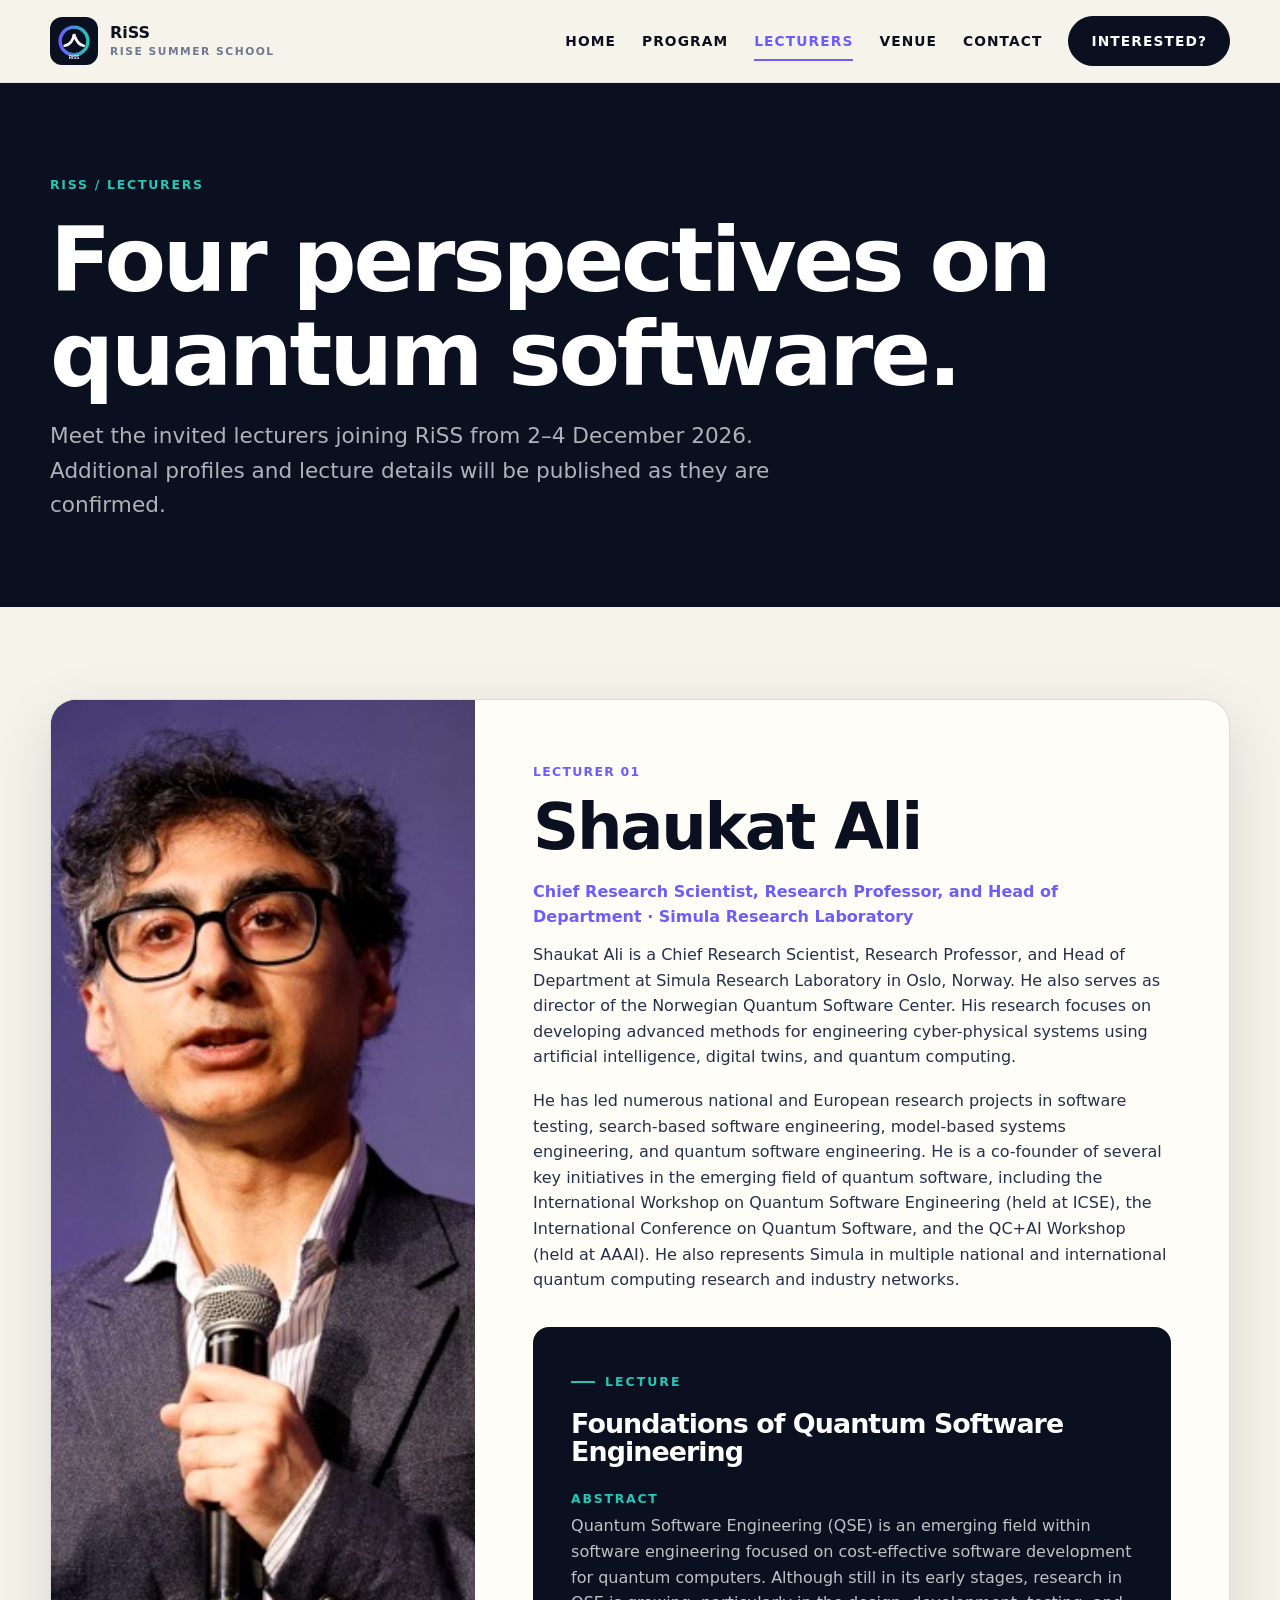
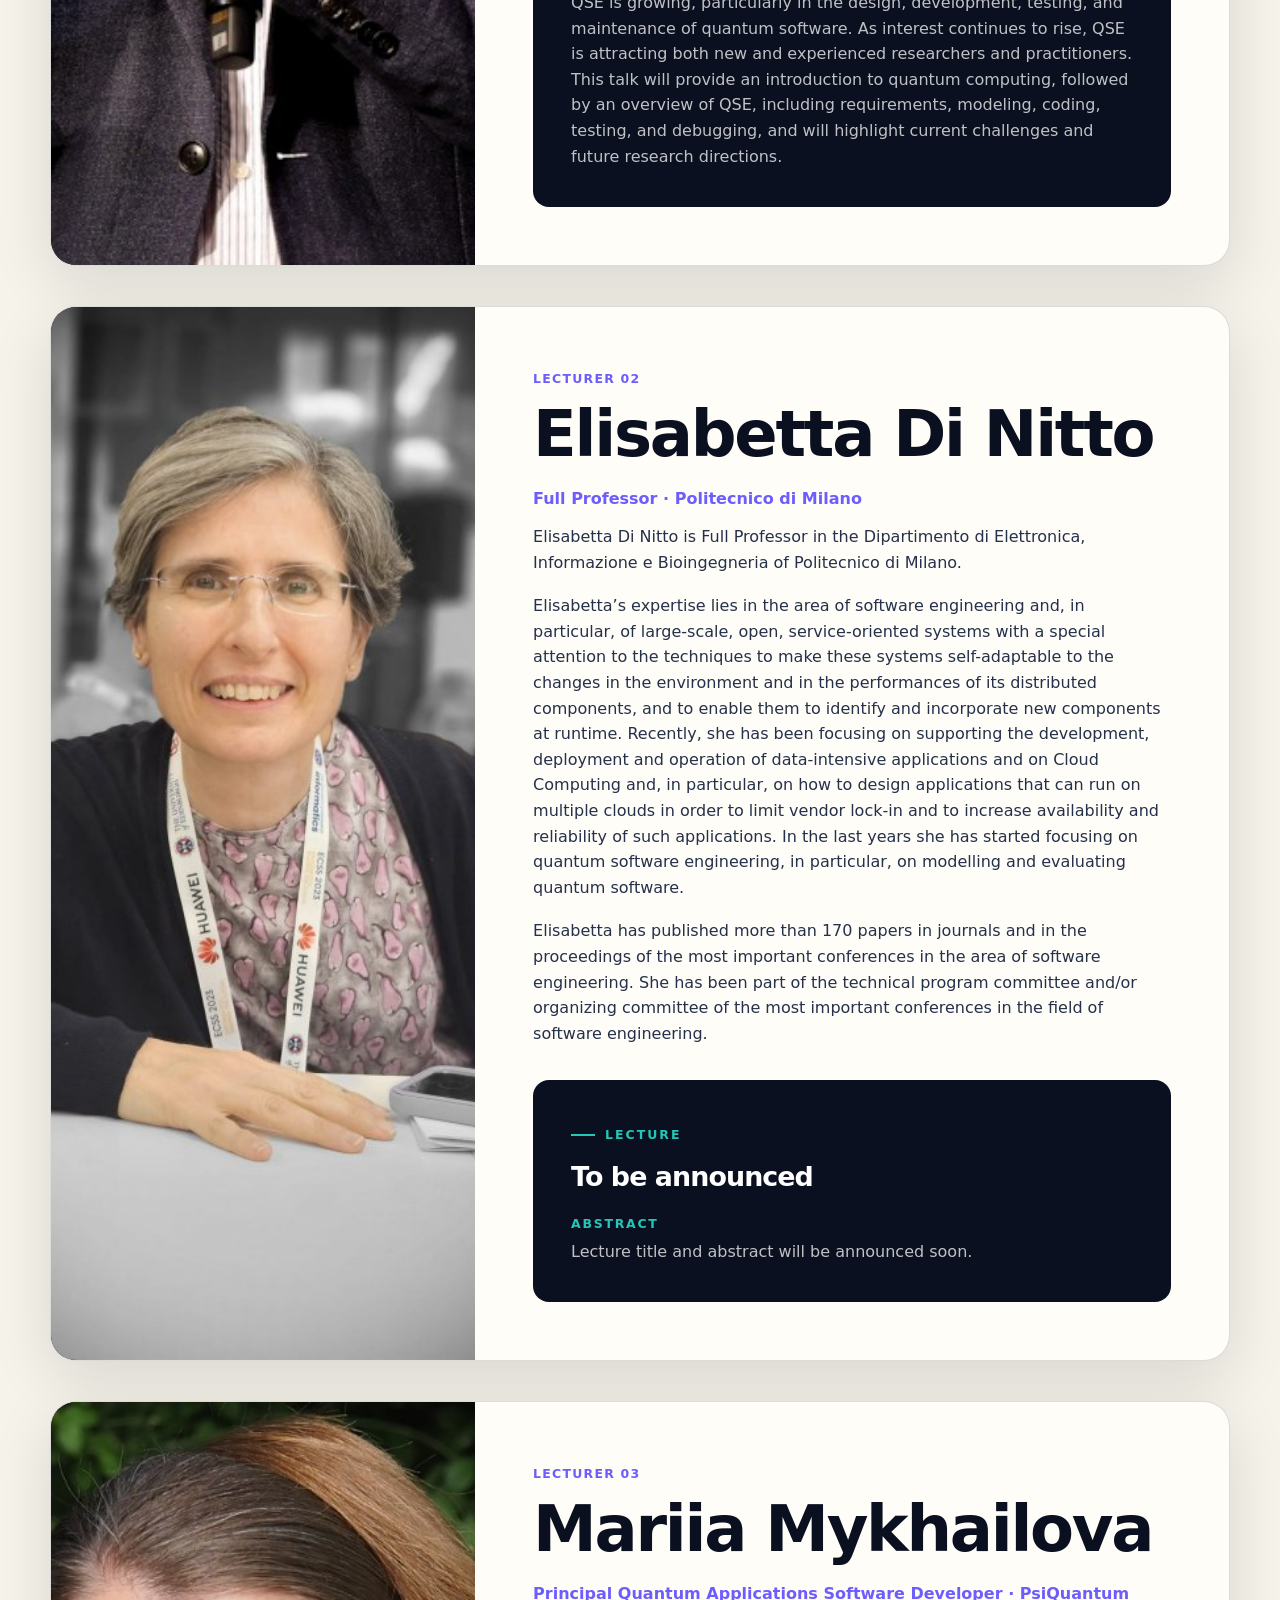
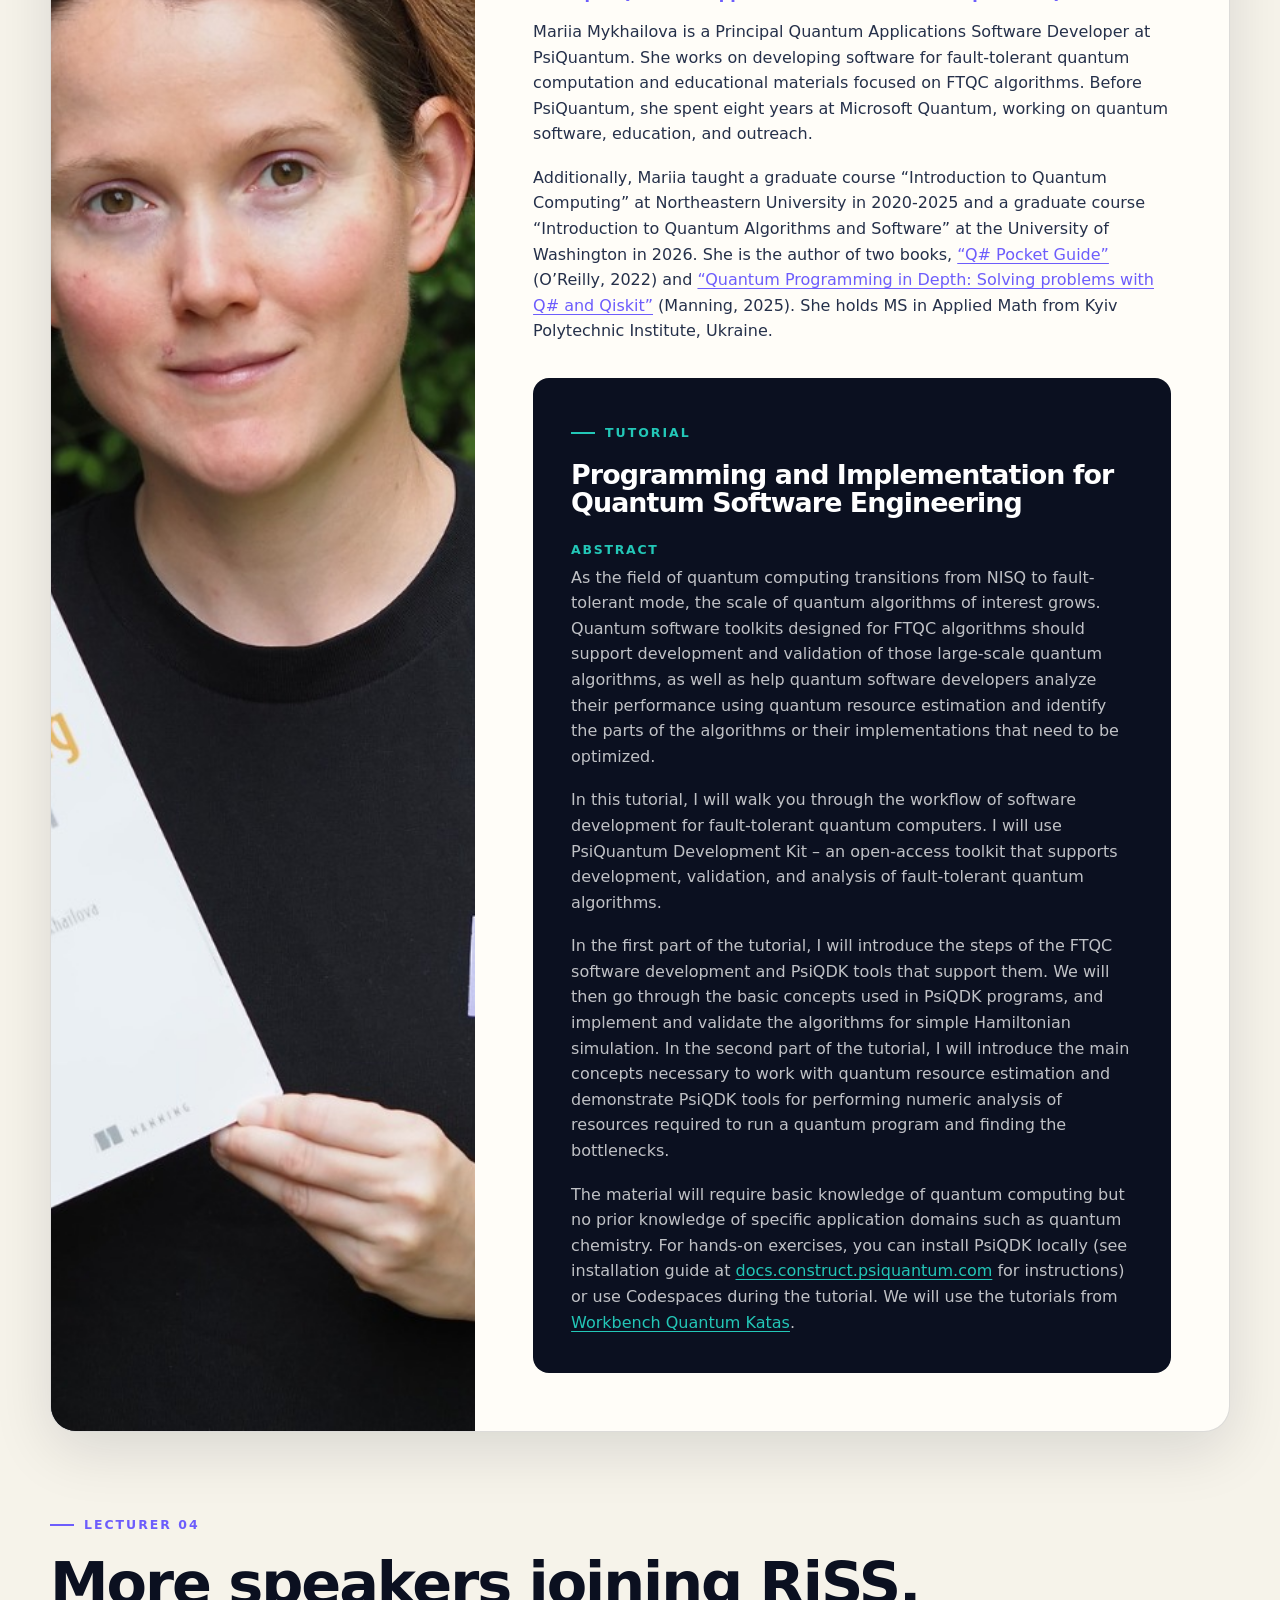
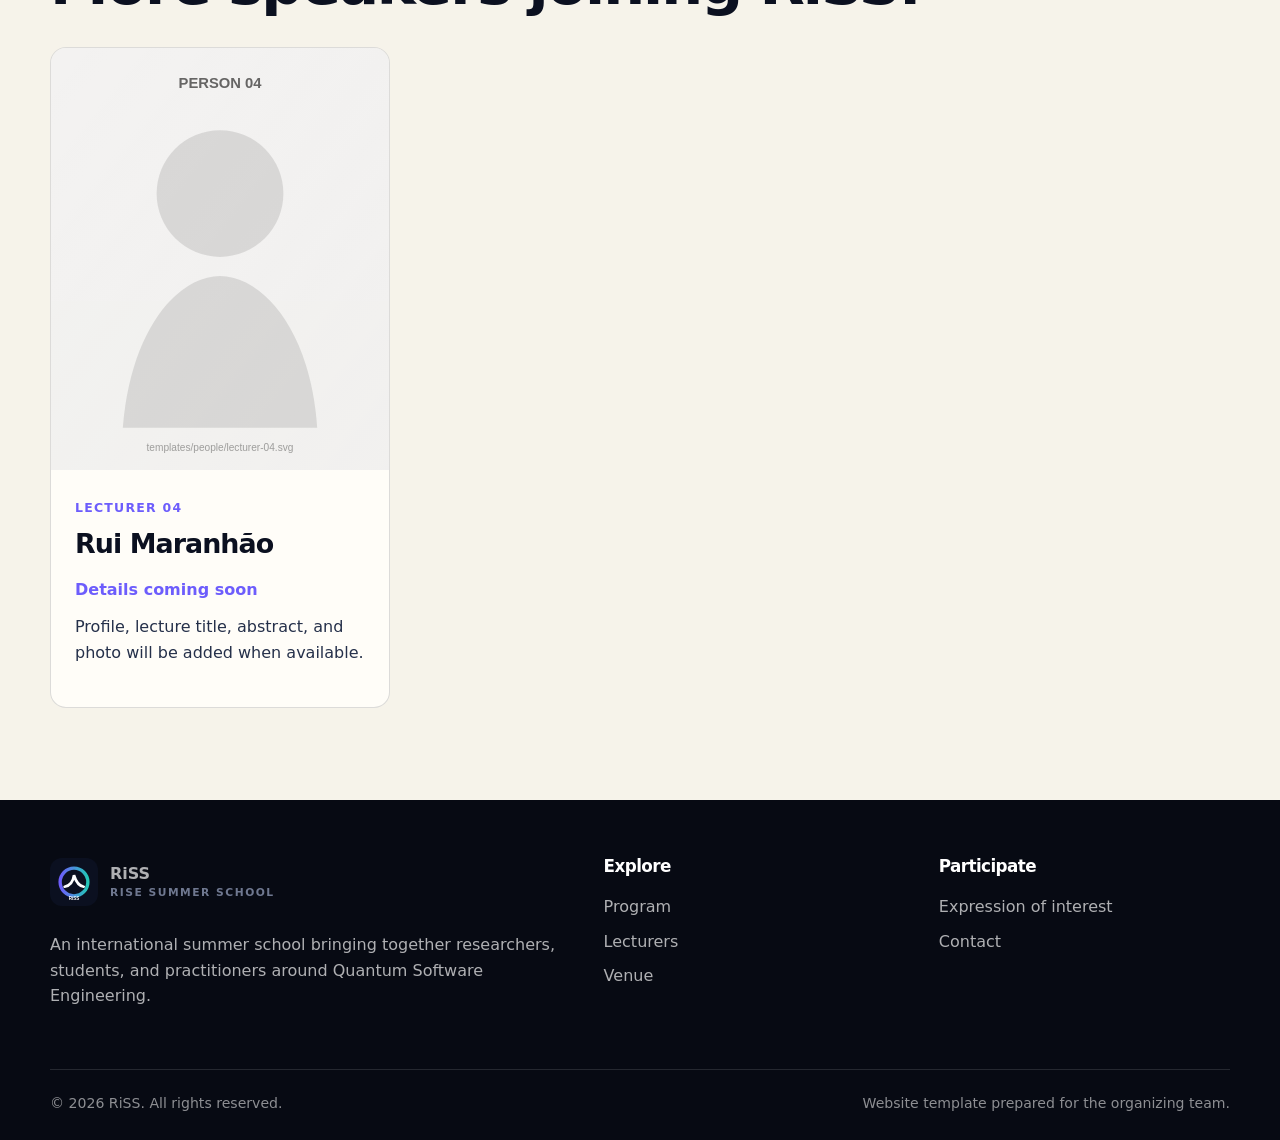
==== lecturers.html @ 1d069263 "Add Mariia Mykhailova as lecturer" ====
<!doctype html>
<html lang="en">
<head>
  <meta charset="utf-8">
  <meta name="viewport" content="width=device-width, initial-scale=1">
  <meta name="description" content="Meet the RiSS Summer School lecturers.">
  <meta name="theme-color" content="#0b1020">
  <title>Lecturers · RiSS</title>
  <link rel="icon" href="templates/branding/riss-logo-placeholder.svg" type="image/svg+xml">
  <link rel="stylesheet" href="assets/css/styles.css">
</head>
<body>
<a class="skip-link" href="#main">Skip to content</a>
<header class="site-header">
  <div class="container navbar">
    <a class="brand" href="index.html" aria-label="RiSS home">
      <img src="templates/branding/riss-logo-placeholder.svg" alt="RiSS logo">
      <span class="brand-text">RiSS <small>RiSE Summer School</small></span>
    </a>
    <button class="menu-button" type="button" data-menu-button aria-expanded="false" aria-controls="main-navigation">Menu</button>
    <nav class="nav-links" id="main-navigation" data-nav aria-label="Primary navigation">
      <a href="index.html" >Home</a>
      <a href="program.html" >Program</a>
      <a href="lecturers.html" aria-current="page">Lecturers</a>
      <a href="venue.html" >Venue</a>
      <a href="contact.html" >Contact</a>
      <a class="button button-primary" href="register.html" >Interested?</a>
    </nav>
  </div>
</header>
<main id="main">
  <section class="page-hero"><div class="container"><div class="breadcrumb">RiSS / Lecturers</div><h1>Four perspectives on quantum software.</h1><p class="lead">Meet the invited lecturers joining RiSS from 2–4 December 2026. Additional profiles and lecture details will be published as they are confirmed.</p></div></section>
  <section class="section"><div class="container">
    <article class="lecturer-feature">
      <div class="lecturer-portrait"><img src="templates/people/shaukat-ali.jpg" alt="Shaukat Ali speaking at an event"></div>
      <div class="lecturer-content">
        <span class="card-tag">Lecturer 01</span>
        <h2>Shaukat Ali</h2>
        <p class="person-meta">Chief Research Scientist, Research Professor, and Head of Department · Simula Research Laboratory</p>
        <p>Shaukat Ali is a Chief Research Scientist, Research Professor, and Head of Department at Simula Research Laboratory in Oslo, Norway. He also serves as director of the Norwegian Quantum Software Center. His research focuses on developing advanced methods for engineering cyber-physical systems using artificial intelligence, digital twins, and quantum computing.</p>
        <p>He has led numerous national and European research projects in software testing, search-based software engineering, model-based systems engineering, and quantum software engineering. He is a co-founder of several key initiatives in the emerging field of quantum software, including the International Workshop on Quantum Software Engineering (held at ICSE), the International Conference on Quantum Software, and the QC+AI Workshop (held at AAAI). He also represents Simula in multiple national and international quantum computing research and industry networks.</p>
        <div class="talk-card">
          <p class="eyebrow">Lecture</p>
          <h3>Foundations of Quantum Software Engineering</h3>
          <h4>Abstract</h4>
          <p>Quantum Software Engineering (QSE) is an emerging field within software engineering focused on cost-effective software development for quantum computers. Although still in its early stages, research in QSE is growing, particularly in the design, development, testing, and maintenance of quantum software. As interest continues to rise, QSE is attracting both new and experienced researchers and practitioners. This talk will provide an introduction to quantum computing, followed by an overview of QSE, including requirements, modeling, coding, testing, and debugging, and will highlight current challenges and future research directions.</p>
        </div>
      </div>
    </article>

    <article class="lecturer-feature">
      <div class="lecturer-portrait"><img src="templates/people/elisabetta-di-nitto.jpg" alt="Elisabetta Di Nitto"></div>
      <div class="lecturer-content">
        <span class="card-tag">Lecturer 02</span>
        <h2>Elisabetta Di Nitto</h2>
        <p class="person-meta">Full Professor · Politecnico di Milano</p>
        <p>Elisabetta Di Nitto is Full Professor in the Dipartimento di Elettronica, Informazione e Bioingegneria of Politecnico di Milano.</p>
        <p>Elisabetta’s expertise lies in the area of software engineering and, in particular, of large-scale, open, service-oriented systems with a special attention to the techniques to make these systems self-adaptable to the changes in the environment and in the performances of its distributed components, and to enable them to identify and incorporate new components at runtime. Recently, she has been focusing on supporting the development, deployment and operation of data-intensive applications and on Cloud Computing and, in particular, on how to design applications that can run on multiple clouds in order to limit vendor lock-in and to increase availability and reliability of such applications. In the last years she has started focusing on quantum software engineering, in particular, on modelling and evaluating quantum software.</p>
        <p>Elisabetta has published more than 170 papers in journals and in the proceedings of the most important conferences in the area of software engineering. She has been part of the technical program committee and/or organizing committee of the most important conferences in the field of software engineering.</p>
        <div class="talk-card">
          <p class="eyebrow">Lecture</p>
          <h3>To be announced</h3>
          <h4>Abstract</h4>
          <p>Lecture title and abstract will be announced soon.</p>
        </div>
      </div>
    </article>

    <article class="lecturer-feature">
      <div class="lecturer-portrait"><img src="templates/people/mariia-mykhailova.jpg" alt="Mariia Mykhailova"></div>
      <div class="lecturer-content">
        <span class="card-tag">Lecturer 03</span>
        <h2>Mariia Mykhailova</h2>
        <p class="person-meta">Principal Quantum Applications Software Developer · PsiQuantum</p>
        <p>Mariia Mykhailova is a Principal Quantum Applications Software Developer at PsiQuantum. She works on developing software for fault-tolerant quantum computation and educational materials focused on FTQC algorithms. Before PsiQuantum, she spent eight years at Microsoft Quantum, working on quantum software, education, and outreach.</p>
        <p>Additionally, Mariia taught a graduate course &ldquo;Introduction to Quantum Computing&rdquo; at Northeastern University in 2020-2025 and a graduate course &ldquo;Introduction to Quantum Algorithms and Software&rdquo; at the University of Washington in 2026. She is the author of two books, <a href="https://www.oreilly.com/library/view/q-pocket-guide/9781098108854/" target="_blank" rel="noopener noreferrer">&ldquo;Q# Pocket Guide&rdquo;</a> (O&rsquo;Reilly, 2022) and <a href="https://www.manning.com/books/quantum-programming-in-depth" target="_blank" rel="noopener noreferrer">&ldquo;Quantum Programming in Depth: Solving problems with Q# and Qiskit&rdquo;</a> (Manning, 2025). She holds MS in Applied Math from Kyiv Polytechnic Institute, Ukraine.</p>
        <div class="talk-card">
          <p class="eyebrow">Tutorial</p>
          <h3>Programming and Implementation for Quantum Software Engineering</h3>
          <h4>Abstract</h4>
          <p>As the field of quantum computing transitions from NISQ to fault-tolerant mode, the scale of quantum algorithms of interest grows. Quantum software toolkits designed for FTQC algorithms should support development and validation of those large-scale quantum algorithms, as well as help quantum software developers analyze their performance using quantum resource estimation and identify the parts of the algorithms or their implementations that need to be optimized.</p>
          <p>In this tutorial, I will walk you through the workflow of software development for fault-tolerant quantum computers. I will use PsiQuantum Development Kit &ndash; an open-access toolkit that supports development, validation, and analysis of fault-tolerant quantum algorithms.</p>
          <p>In the first part of the tutorial, I will introduce the steps of the FTQC software development and PsiQDK tools that support them. We will then go through the basic concepts used in PsiQDK programs, and implement and validate the algorithms for simple Hamiltonian simulation. In the second part of the tutorial, I will introduce the main concepts necessary to work with quantum resource estimation and demonstrate PsiQDK tools for performing numeric analysis of resources required to run a quantum program and finding the bottlenecks.</p>
          <p>The material will require basic knowledge of quantum computing but no prior knowledge of specific application domains such as quantum chemistry. For hands-on exercises, you can install PsiQDK locally (see installation guide at <a href="https://docs.construct.psiquantum.com/psiqdk/installation.html" target="_blank" rel="noopener noreferrer">docs.construct.psiquantum.com</a> for instructions) or use Codespaces during the tutorial. We will use the tutorials from <a href="https://github.com/PsiQ/workbench-quantum-katas" target="_blank" rel="noopener noreferrer">Workbench Quantum Katas</a>.</p>
        </div>
      </div>
    </article>

    <div class="lecturer-roster-heading">
      <p class="eyebrow">Lecturer 04</p>
      <h2>More speakers joining RiSS.</h2>
    </div>
    <div class="grid-3" style="grid-template-columns: repeat(auto-fit, minmax(280px, 340px));">
      <article class="person-card person-card-pending"><img src="templates/people/lecturer-04.svg" alt=""><div class="card-body"><span class="card-tag">Lecturer 04</span><h3>Rui Maranhão</h3><p class="person-meta">Details coming soon</p><p>Profile, lecture title, abstract, and photo will be added when available.</p></div></article>
    </div>
  </div></section>
</main>
<footer class="site-footer">
  <div class="container">
    <div class="footer-grid">
      <div>
        <a class="brand" href="index.html">
          <img src="templates/branding/riss-logo-placeholder.svg" alt="RiSS logo">
          <span class="brand-text">RiSS <small>RiSE Summer School</small></span>
        </a>
        <p style="margin-top:18px;max-width:560px">An international summer school bringing together researchers, students, and practitioners around Quantum Software Engineering.</p>
      </div>
      <div>
        <h3 style="font-size:1.05rem">Explore</h3>
        <div class="footer-links">
          <a href="program.html">Program</a><a href="lecturers.html">Lecturers</a><a href="venue.html">Venue</a>
        </div>
      </div>
      <div>
        <h3 style="font-size:1.05rem">Participate</h3>
        <div class="footer-links">
          <a href="register.html">Expression of interest</a><a href="contact.html">Contact</a>
        </div>
      </div>
    </div>
    <div class="footer-bottom"><span>© <span data-current-year></span> RiSS. All rights reserved.</span><span>Website template prepared for the organizing team.</span></div>
  </div>
</footer>
<script src="assets/js/site.js"></script>

</body>
</html>
---- assets/css/styles.css ----
:root {
  --ink: #0b1020;
  --ink-soft: #25304a;
  --paper: #f6f3ea;
  --paper-2: #fffdf8;
  --accent: #6d5dfc;
  --accent-2: #23c7b7;
  --accent-3: #ff7a59;
  --line: rgba(11, 16, 32, 0.14);
  --white: #ffffff;
  --shadow: 0 18px 60px rgba(11, 16, 32, 0.12);
  --radius: 26px;
  --radius-sm: 16px;
  --max: 1180px;
}

* { box-sizing: border-box; }
html { scroll-behavior: smooth; }
body {
  margin: 0;
  font-family: Inter, ui-sans-serif, system-ui, -apple-system, BlinkMacSystemFont, "Segoe UI", sans-serif;
  color: var(--ink);
  background: var(--paper);
  line-height: 1.6;
}
img { max-width: 100%; display: block; }
a { color: inherit; }
button, input, textarea, select { font: inherit; }

.skip-link {
  position: fixed;
  left: 12px;
  top: -100px;
  z-index: 9999;
  background: var(--white);
  color: var(--ink);
  padding: 10px 14px;
  border-radius: 10px;
}
.skip-link:focus { top: 12px; }

.container { width: min(calc(100% - 40px), var(--max)); margin-inline: auto; }
.section { padding: 92px 0; }
.section-sm { padding: 56px 0; }
.eyebrow {
  display: inline-flex;
  align-items: center;
  gap: 10px;
  text-transform: uppercase;
  letter-spacing: .16em;
  font-weight: 800;
  font-size: .78rem;
  color: var(--accent);
}
.eyebrow::before { content: ""; width: 24px; height: 2px; background: currentColor; }

h1, h2, h3, h4 { line-height: 1.05; margin: 0 0 18px; letter-spacing: -.035em; }
h1 { font-size: clamp(3.1rem, 8vw, 7.5rem); }
h2 { font-size: clamp(2.2rem, 4.6vw, 4.7rem); }
h3 { font-size: clamp(1.4rem, 2.1vw, 2.15rem); }
p { margin: 0 0 18px; color: var(--ink-soft); }
.lead { font-size: clamp(1.05rem, 1.8vw, 1.35rem); max-width: 760px; }
.muted { color: #64708a; }

.site-header {
  position: sticky;
  top: 0;
  z-index: 1000;
  background: rgba(246, 243, 234, .88);
  backdrop-filter: blur(18px);
  border-bottom: 1px solid rgba(11,16,32,.08);
}
.navbar {
  min-height: 82px;
  display: flex;
  align-items: center;
  justify-content: space-between;
  gap: 28px;
}
.brand { display: inline-flex; align-items: center; gap: 12px; text-decoration: none; font-weight: 900; }
.brand img { width: 48px; height: 48px; }
.brand-text { display: flex; flex-direction: column; line-height: 1; }
.brand-text small { margin-top: 6px; font-size: .67rem; letter-spacing: .14em; color: #6f7890; text-transform: uppercase; }
.nav-links { display: flex; align-items: center; gap: 26px; }
.nav-links a { text-decoration: none; font-size: .86rem; font-weight: 800; letter-spacing: .08em; text-transform: uppercase; }
.nav-links a:hover, .nav-links a[aria-current="page"] { color: var(--accent); }
.menu-button { display: none; border: 0; background: transparent; font-weight: 900; cursor: pointer; }

.button {
  display: inline-flex;
  justify-content: center;
  align-items: center;
  min-height: 50px;
  padding: 0 22px;
  border-radius: 999px;
  text-decoration: none;
  font-weight: 850;
  border: 1px solid var(--ink);
  transition: .2s ease;
  cursor: pointer;
}
.button:hover { transform: translateY(-2px); box-shadow: 0 8px 24px rgba(11,16,32,.13); }
.button-primary { background: var(--ink); color: var(--white); }
.button-accent { background: var(--accent); color: var(--white); border-color: var(--accent); }
.button-light { background: var(--white); color: var(--ink); border-color: transparent; }
.button-ghost { background: transparent; }

.hero {
  position: relative;
  overflow: hidden;
  padding: 86px 0 56px;
  background:
    radial-gradient(circle at 80% 20%, rgba(35,199,183,.24), transparent 34%),
    radial-gradient(circle at 15% 5%, rgba(109,93,252,.22), transparent 30%),
    var(--paper);
}
.hero-grid { display: grid; grid-template-columns: 1.05fr .95fr; gap: 44px; align-items: center; }
.hero-kicker { display: flex; flex-wrap: wrap; gap: 10px; margin-bottom: 24px; }
.pill { display: inline-flex; padding: 8px 13px; border-radius: 999px; background: rgba(255,255,255,.74); border: 1px solid var(--line); font-size: .83rem; font-weight: 800; }
.hero h1 span { color: var(--accent); }
.hero-copy { max-width: 700px; }
.hero-actions { display: flex; flex-wrap: wrap; gap: 12px; margin-top: 30px; }
.hero-art { position: relative; }
.hero-art img { width: 100%; border-radius: var(--radius); box-shadow: var(--shadow); }
.hero-card {
  position: absolute;
  right: -10px;
  bottom: -18px;
  max-width: 280px;
  background: var(--ink);
  color: white;
  border-radius: 18px;
  padding: 20px;
  box-shadow: var(--shadow);
}
.hero-card p { color: rgba(255,255,255,.72); margin: 0; font-size: .92rem; }

.stat-strip {
  margin-top: 62px;
  display: grid;
  grid-template-columns: repeat(3, 1fr);
  border: 1px solid var(--line);
  border-radius: var(--radius-sm);
  overflow: hidden;
  background: rgba(255,255,255,.55);
}
.stat { padding: 26px 30px; border-right: 1px solid var(--line); }
.stat:last-child { border-right: 0; }
.stat strong { display: block; font-size: 1.65rem; }
.stat span { color: #657088; }

.grid-2 { display: grid; grid-template-columns: 1fr 1fr; gap: 52px; align-items: center; }
.grid-3 { display: grid; grid-template-columns: repeat(3, 1fr); gap: 24px; }
.grid-4 { display: grid; grid-template-columns: repeat(4, 1fr); gap: 22px; }

.card { background: var(--paper-2); border: 1px solid var(--line); border-radius: var(--radius-sm); overflow: hidden; }
.card-body { padding: 24px; }
.card-tag { display: inline-block; font-size: .78rem; font-weight: 900; text-transform: uppercase; letter-spacing: .1em; color: var(--accent); margin-bottom: 12px; }
.card img { aspect-ratio: 4/3; width: 100%; object-fit: cover; }
.card-link { display: inline-flex; margin-top: 8px; font-weight: 850; color: var(--accent); text-decoration: none; }
.card-link:hover { text-decoration: underline; }

.dark-section { background: var(--ink); color: var(--white); }
.dark-section p { color: rgba(255,255,255,.7); }
.dark-section .eyebrow { color: var(--accent-2); }

.feature-image { border-radius: var(--radius); box-shadow: var(--shadow); }
.quote-card { padding: 34px; border-radius: var(--radius-sm); background: var(--accent); color: white; }
.quote-card p { color: rgba(255,255,255,.86); }

.page-hero { padding: 92px 0 66px; background: var(--ink); color: white; }
.page-hero p { color: rgba(255,255,255,.68); }
.page-hero h1 { max-width: 1000px; font-size: clamp(3rem, 7vw, 6.5rem); }
.breadcrumb { color: var(--accent-2); text-transform: uppercase; letter-spacing: .14em; font-weight: 900; font-size: .78rem; margin-bottom: 18px; }

.schedule { display: grid; gap: 28px; }
.day { border-radius: var(--radius); background: var(--paper-2); border: 1px solid var(--line); overflow: hidden; }
.day-header { padding: 26px 30px; display: flex; justify-content: space-between; gap: 20px; align-items: end; background: linear-gradient(120deg, rgba(109,93,252,.12), rgba(35,199,183,.12)); }
.day-header h2 { font-size: clamp(2rem, 4vw, 3.7rem); margin: 0; }
.session { display: grid; grid-template-columns: 140px 58px 1fr; gap: 20px; align-items: start; padding: 24px 30px; border-top: 1px solid var(--line); }
.session time { font-weight: 900; }
.session-icon { width: 46px; height: 46px; padding: 8px; border-radius: 14px; background: #edeafd; }
.session h3 { margin-bottom: 8px; }
.session p { margin-bottom: 0; }

.person-card { background: var(--paper-2); border: 1px solid var(--line); border-radius: var(--radius-sm); overflow: hidden; }
.person-card img { aspect-ratio: 4/5; width: 100%; object-fit: cover; }
.person-card .card-body { min-height: 220px; }
.person-meta { font-weight: 750; color: var(--accent); margin-bottom: 12px; }
.dark-section .person-card,
.dark-section .person-card h3 { color: var(--ink); }
.dark-section .person-card p { color: var(--ink-soft); }
.dark-section .person-card .person-meta { color: var(--accent); }
.lecturer-feature {
  display: grid;
  grid-template-columns: minmax(260px, .72fr) 1.28fr;
  overflow: hidden;
  border: 1px solid var(--line);
  border-radius: var(--radius);
  background: var(--paper-2);
  box-shadow: var(--shadow);
}
.lecturer-feature + .lecturer-feature {
  margin-top: 40px;
}
.lecturer-portrait { min-height: 100%; background: var(--ink); }
.lecturer-portrait img {
  width: 100%;
  height: 100%;
  min-height: 720px;
  object-fit: cover;
  object-position: center top;
}
.lecturer-content { padding: clamp(28px, 5vw, 58px); }
.lecturer-content h2 { font-size: clamp(2.5rem, 5vw, 4.8rem); }
.lecturer-content a {
  color: var(--accent);
  text-decoration: underline;
  text-underline-offset: 3px;
}
.lecturer-content a:hover {
  text-decoration: none;
}
.talk-card {
  margin-top: 34px;
  padding: clamp(24px, 4vw, 38px);
  border-radius: var(--radius-sm);
  background: var(--ink);
  color: var(--white);
}
.talk-card .eyebrow { color: var(--accent-2); }
.talk-card h3 { max-width: 720px; }
.talk-card h4 {
  margin: 26px 0 8px;
  font-size: .78rem;
  letter-spacing: .14em;
  text-transform: uppercase;
  color: var(--accent-2);
}
.talk-card p { color: rgba(255,255,255,.74); }
.talk-card p:last-child { margin-bottom: 0; }
.talk-card a {
  color: var(--accent-2);
  text-decoration: underline;
  text-underline-offset: 3px;
  word-break: break-word;
}
.talk-card a:hover {
  color: var(--white);
}
.lecturer-roster-heading { margin: 76px 0 32px; }

.venue-gallery { display: grid; grid-template-columns: 1.4fr .8fr; grid-template-rows: 1fr 1fr; gap: 16px; }
.venue-gallery img { width: 100%; height: 100%; object-fit: cover; border-radius: 18px; }
.venue-gallery img:first-child { grid-row: 1 / span 2; }
.info-list { display: grid; gap: 14px; margin-top: 26px; }
.info-item { padding: 18px 20px; border: 1px solid var(--line); border-radius: 14px; background: rgba(255,255,255,.52); }
.info-item strong { display: block; margin-bottom: 4px; }

.form-card { max-width: 820px; margin: 0 auto; background: var(--paper-2); border: 1px solid var(--line); border-radius: var(--radius); padding: clamp(24px, 5vw, 54px); box-shadow: var(--shadow); }
.form-grid { display: grid; grid-template-columns: 1fr 1fr; gap: 18px; }
.field { display: grid; gap: 8px; }
.field.full { grid-column: 1 / -1; }
label { font-weight: 800; }
input, textarea, select {
  width: 100%;
  border: 1px solid #cfd4df;
  background: white;
  border-radius: 13px;
  padding: 14px 15px;
  color: var(--ink);
}
textarea { min-height: 150px; resize: vertical; }
input:focus, textarea:focus, select:focus { outline: 3px solid rgba(109,93,252,.2); border-color: var(--accent); }
.form-note { margin-top: 16px; font-size: .9rem; color: #68738a; }
.form-status { display: none; margin-top: 18px; padding: 14px 16px; background: #e8faf6; border: 1px solid #a9e6dc; border-radius: 12px; color: #135c53; font-weight: 750; }
.form-status.show { display: block; }

.logo-row { display: flex; flex-wrap: wrap; gap: 22px; align-items: center; }
.logo-row a {
  display: inline-flex;
  align-items: center;
  justify-content: center;
  min-height: 96px;
  padding: 16px 24px;
  border: 1px solid var(--line);
  border-radius: var(--radius-sm);
  background: var(--white);
}
.logo-row img { width: 190px; max-height: 72px; object-fit: contain; opacity: .88; }
.person-card-pending img { filter: grayscale(1); opacity: .64; }

.site-footer { background: #070a13; color: white; padding: 58px 0 26px; }
.footer-grid { display: grid; grid-template-columns: 1.4fr .8fr .8fr; gap: 44px; }
.site-footer p, .site-footer a { color: rgba(255,255,255,.68); }
.site-footer a { text-decoration: none; }
.site-footer a:hover { color: white; }
.footer-links { display: grid; gap: 9px; }
.footer-bottom { margin-top: 42px; padding-top: 22px; border-top: 1px solid rgba(255,255,255,.12); display: flex; justify-content: space-between; gap: 20px; font-size: .88rem; color: rgba(255,255,255,.54); }

.notice { padding: 16px 18px; background: #fff3d8; border: 1px solid #ecd18f; border-radius: 12px; color: #6d5313; }

@media (max-width: 980px) {
  .hero-grid, .grid-2, .lecturer-feature { grid-template-columns: 1fr; }
  .grid-4 { grid-template-columns: repeat(2, 1fr); }
  .grid-3 { grid-template-columns: 1fr 1fr; }
  .hero-art { max-width: 720px; }
  .lecturer-portrait img { min-height: 0; max-height: 680px; aspect-ratio: 4/5; }
  .nav-links {
    display: none;
    position: absolute;
    inset: 82px 20px auto;
    padding: 24px;
    background: var(--paper-2);
    border-radius: 18px;
    box-shadow: var(--shadow);
    flex-direction: column;
    align-items: stretch;
  }
  .nav-links.open { display: flex; }
  .menu-button { display: inline-flex; }
  .venue-gallery { grid-template-columns: 1fr 1fr; }
  .footer-grid { grid-template-columns: 1fr 1fr; }
  .footer-grid > :first-child { grid-column: 1/-1; }
}

@media (max-width: 680px) {
  .container { width: min(calc(100% - 28px), var(--max)); }
  .section { padding: 68px 0; }
  .hero { padding-top: 54px; }
  .hero-card { position: relative; right: auto; bottom: auto; margin: -18px 14px 0; }
  .stat-strip, .grid-3, .grid-4, .form-grid, .footer-grid { grid-template-columns: 1fr; }
  .stat { border-right: 0; border-bottom: 1px solid var(--line); }
  .stat:last-child { border-bottom: 0; }
  .session { grid-template-columns: 92px 42px 1fr; padding: 20px 18px; gap: 12px; }
  .session-icon { width: 38px; height: 38px; }
  .day-header { padding: 22px 18px; align-items: start; flex-direction: column; }
  .venue-gallery { grid-template-columns: 1fr; grid-template-rows: auto; }
  .venue-gallery img:first-child { grid-row: auto; }
  .footer-grid > :first-child { grid-column: auto; }
  .footer-bottom { flex-direction: column; }
}

/* Interactive enhancements */
body { overflow-x: hidden; }
body.menu-open { overflow: hidden; }

.sr-only {
  position: absolute;
  width: 1px;
  height: 1px;
  padding: 0;
  margin: -1px;
  overflow: hidden;
  clip: rect(0, 0, 0, 0);
  white-space: nowrap;
  border: 0;
}

.scroll-progress {
  position: fixed;
  inset: 0 0 auto;
  height: 3px;
  z-index: 2000;
  pointer-events: none;
}
.scroll-progress span {
  display: block;
  width: 100%;
  height: 100%;
  background: linear-gradient(90deg, var(--accent), var(--accent-2), var(--accent-3));
  transform: scaleX(0);
  transform-origin: left;
  will-change: transform;
}

.site-header,
.navbar,
.brand img { transition: min-height .25s ease, background-color .25s ease, box-shadow .25s ease, width .25s ease, height .25s ease; }
.site-header.is-scrolled {
  background: rgba(246, 243, 234, .96);
  box-shadow: 0 10px 35px rgba(11, 16, 32, .08);
}
.site-header.is-scrolled .navbar { min-height: 68px; }
.site-header.is-scrolled .brand img { width: 42px; height: 42px; }

.nav-links > a:not(.button) { position: relative; }
.nav-links > a:not(.button)::after {
  content: "";
  position: absolute;
  left: 0;
  right: 0;
  bottom: -9px;
  height: 2px;
  background: var(--accent);
  transform: scaleX(0);
  transform-origin: right;
  transition: transform .25s ease;
}
.nav-links > a:not(.button):hover::after,
.nav-links > a:not(.button)[aria-current="page"]::after {
  transform: scaleX(1);
  transform-origin: left;
}

.button {
  position: relative;
  overflow: hidden;
  isolation: isolate;
  transition: transform .2s ease, box-shadow .2s ease, background-color .2s ease, border-color .2s ease;
}
.button-ripple {
  position: absolute;
  z-index: -1;
  border-radius: 50%;
  background: rgba(255, 255, 255, .38);
  transform: scale(0);
  pointer-events: none;
  animation: button-ripple .55s ease-out forwards;
}
@keyframes button-ripple {
  to { transform: scale(1); opacity: 0; }
}

.hero::before,
.hero::after {
  content: "";
  position: absolute;
  border-radius: 50%;
  pointer-events: none;
  filter: blur(2px);
  opacity: .65;
}
.hero::before {
  width: 260px;
  height: 260px;
  right: -100px;
  top: 14%;
  border: 1px solid rgba(109, 93, 252, .28);
  animation: orbit-float 9s ease-in-out infinite;
}
.hero::after {
  width: 120px;
  height: 120px;
  left: 4%;
  bottom: 10%;
  background: rgba(35, 199, 183, .12);
  animation: orbit-float 7s ease-in-out infinite reverse;
}
@keyframes orbit-float {
  0%, 100% { transform: translate3d(0, 0, 0) rotate(0); }
  50% { transform: translate3d(0, -18px, 0) rotate(8deg); }
}

.hero-art {
  --tilt-x: 0deg;
  --tilt-y: 0deg;
  --move-x: 0px;
  --move-y: 0px;
  transform: perspective(1100px) rotateX(var(--tilt-y)) rotateY(var(--tilt-x)) translate3d(var(--move-x), var(--move-y), 0);
  transform-style: preserve-3d;
  transition: transform .28s ease-out;
  will-change: transform;
}
.hero-art img { transition: filter .35s ease, transform .35s ease; }
.hero-art:hover img { filter: saturate(1.06) contrast(1.02); }
.hero-card { animation: card-float 5s ease-in-out infinite; }
@keyframes card-float {
  0%, 100% { transform: translateY(0); }
  50% { transform: translateY(-8px); }
}

.card,
.person-card,
.info-item,
.quote-card,
.feature-image,
.venue-gallery img,
.logo-row img {
  transition: transform .28s ease, box-shadow .28s ease, border-color .28s ease, opacity .28s ease, filter .28s ease;
}
.card img,
.person-card img { transition: transform .45s cubic-bezier(.2, .7, .2, 1); }

@media (hover: hover) {
  .card:hover,
  .person-card:hover,
  .info-item:hover {
    transform: translateY(-7px);
    border-color: rgba(109, 93, 252, .35);
    box-shadow: 0 20px 46px rgba(11, 16, 32, .12);
  }
  .card:hover img,
  .person-card:hover img { transform: scale(1.045); }
  .quote-card:hover,
  .feature-image:hover,
  .venue-gallery img:hover { transform: translateY(-5px); box-shadow: 0 24px 58px rgba(11, 16, 32, .16); }
  .logo-row img:hover { opacity: 1; transform: scale(1.04); filter: grayscale(0); }
}

.reveal {
  opacity: 0;
  transform: translate3d(0, 24px, 0);
  transition: opacity .68s ease var(--reveal-delay, 0ms), transform .68s cubic-bezier(.2, .7, .2, 1) var(--reveal-delay, 0ms);
}
.reveal.is-visible {
  opacity: 1;
  transform: translate3d(0, 0, 0);
}
.hero-art.reveal { transform: perspective(1100px) translate3d(0, 28px, 0); }
.hero-art.reveal.is-visible {
  transform: perspective(1100px) rotateX(var(--tilt-y)) rotateY(var(--tilt-x)) translate3d(var(--move-x), var(--move-y), 0);
}

.day-header { position: relative; }
.day-toggle {
  flex: 0 0 auto;
  width: 46px;
  height: 46px;
  margin-left: auto;
  border: 1px solid rgba(11, 16, 32, .16);
  border-radius: 50%;
  background: rgba(255, 255, 255, .7);
  color: var(--ink);
  cursor: pointer;
  display: grid;
  place-items: center;
  transition: transform .25s ease, background-color .25s ease, box-shadow .25s ease;
}
.day-toggle:hover { background: white; box-shadow: 0 8px 22px rgba(11, 16, 32, .1); }
.day-toggle-icon { display: block; font-size: 1.45rem; line-height: 1; transform: rotate(180deg); transition: transform .28s ease; }
.day.is-collapsed .day-toggle-icon { transform: rotate(0); }
.day-content {
  overflow: hidden;
  max-height: none;
  transition: max-height .42s cubic-bezier(.2, .7, .2, 1);
}
.day.is-collapsed .day-content { pointer-events: none; }

.form-status.show { animation: status-in .32s ease both; }
@keyframes status-in {
  from { opacity: 0; transform: translateY(8px); }
  to { opacity: 1; transform: translateY(0); }
}

.scroll-top {
  position: fixed;
  right: 22px;
  bottom: 22px;
  z-index: 1100;
  width: 48px;
  height: 48px;
  border: 0;
  border-radius: 50%;
  background: var(--ink);
  color: white;
  box-shadow: 0 14px 34px rgba(11, 16, 32, .24);
  cursor: pointer;
  opacity: 0;
  visibility: hidden;
  transform: translateY(14px) scale(.9);
  transition: opacity .22s ease, visibility .22s ease, transform .22s ease, background-color .22s ease;
}
.scroll-top:hover { background: var(--accent); }
.scroll-top.is-visible { opacity: 1; visibility: visible; transform: translateY(0) scale(1); }
.scroll-top span { font-size: 1.25rem; font-weight: 900; }

@media (max-width: 980px) {
  .nav-links {
    display: flex;
    opacity: 0;
    visibility: hidden;
    pointer-events: none;
    transform: translateY(-10px) scale(.985);
    transform-origin: top;
    transition: opacity .2s ease, visibility .2s ease, transform .2s ease;
  }
  .nav-links.open {
    display: flex;
    opacity: 1;
    visibility: visible;
    pointer-events: auto;
    transform: translateY(0) scale(1);
  }
  .nav-links > a:not(.button)::after { display: none; }
}

@media (max-width: 680px) {
  .day-header { flex-direction: row; align-items: center; }
  .day-header > div { min-width: 0; }
  .day-header > strong { display: none; }
  .day-toggle { width: 42px; height: 42px; }
  .scroll-top { right: 14px; bottom: 14px; }
}

@media (prefers-reduced-motion: reduce) {
  html { scroll-behavior: auto; }
  *, *::before, *::after {
    animation-duration: .01ms !important;
    animation-iteration-count: 1 !important;
    scroll-behavior: auto !important;
    transition-duration: .01ms !important;
  }
  .reveal { opacity: 1; transform: none; }
  .hero-art,
  .hero-art.reveal,
  .hero-art.reveal.is-visible { transform: none; }
}
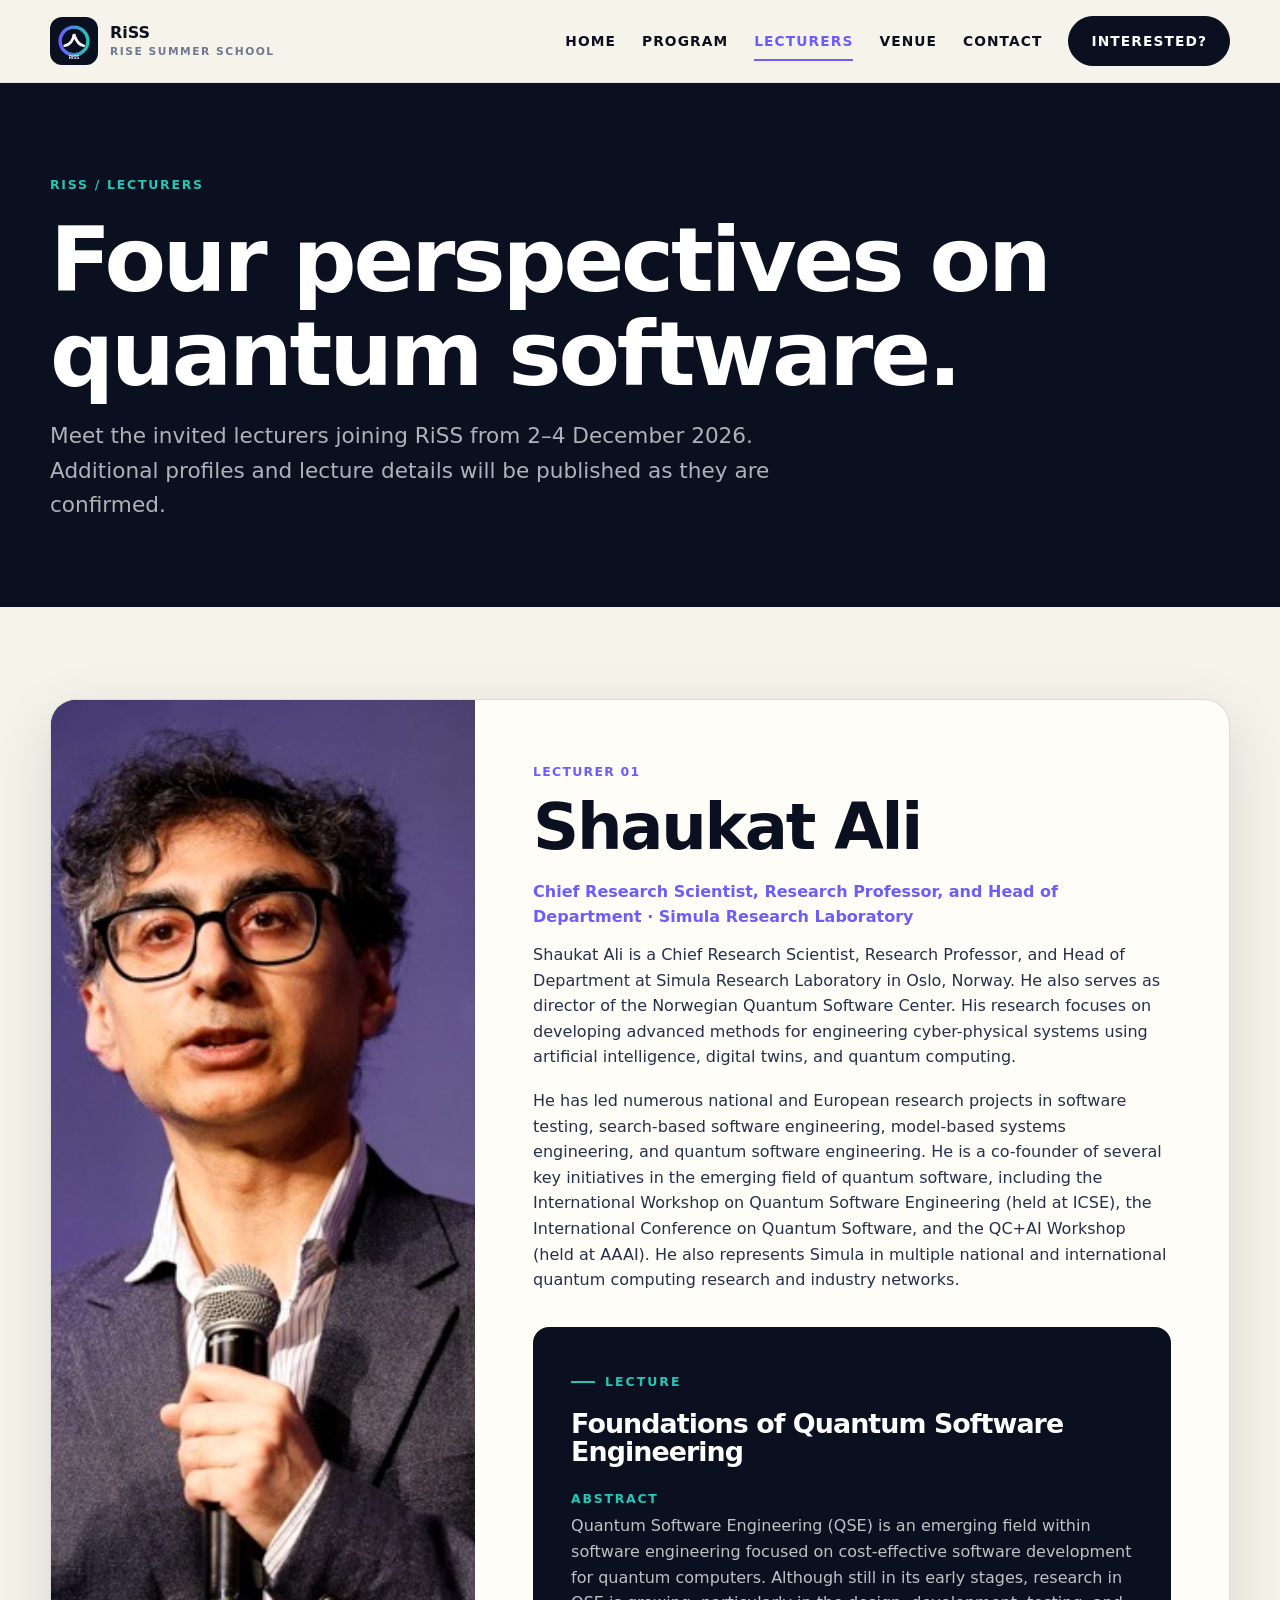
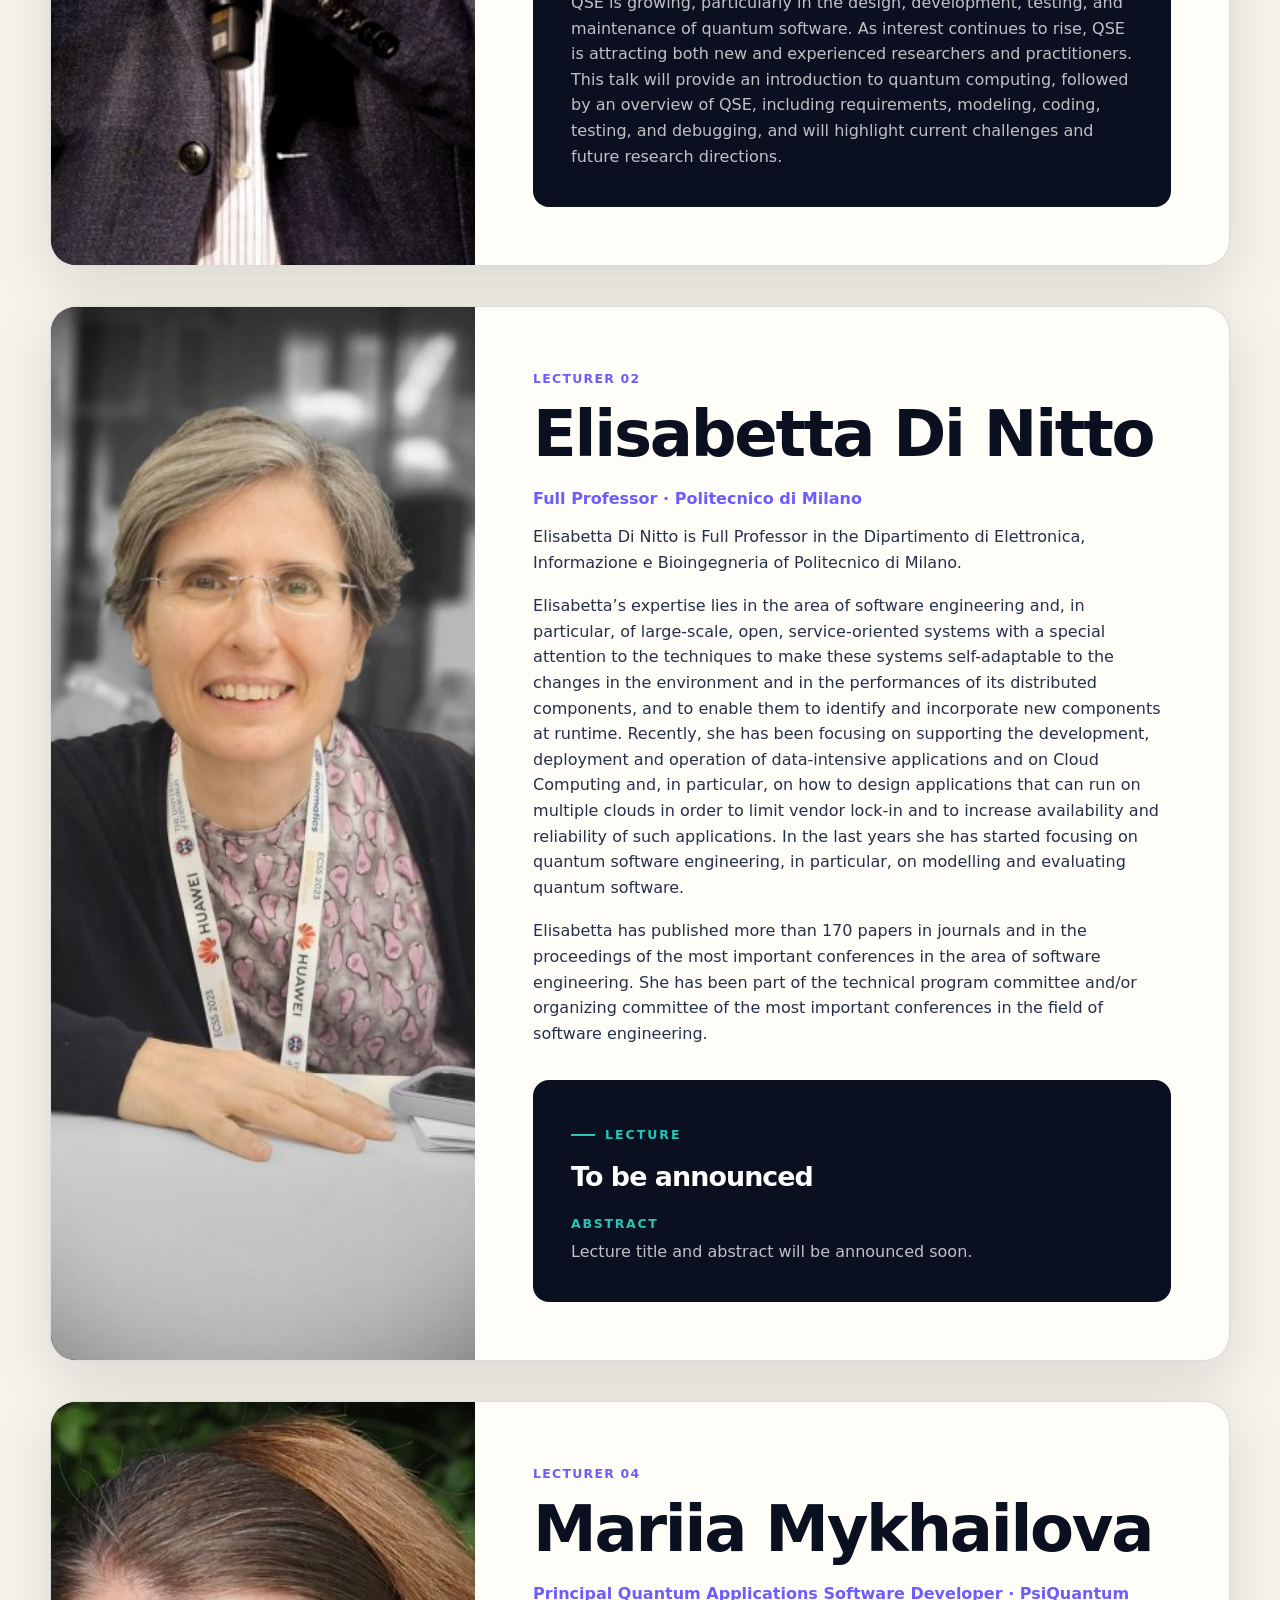
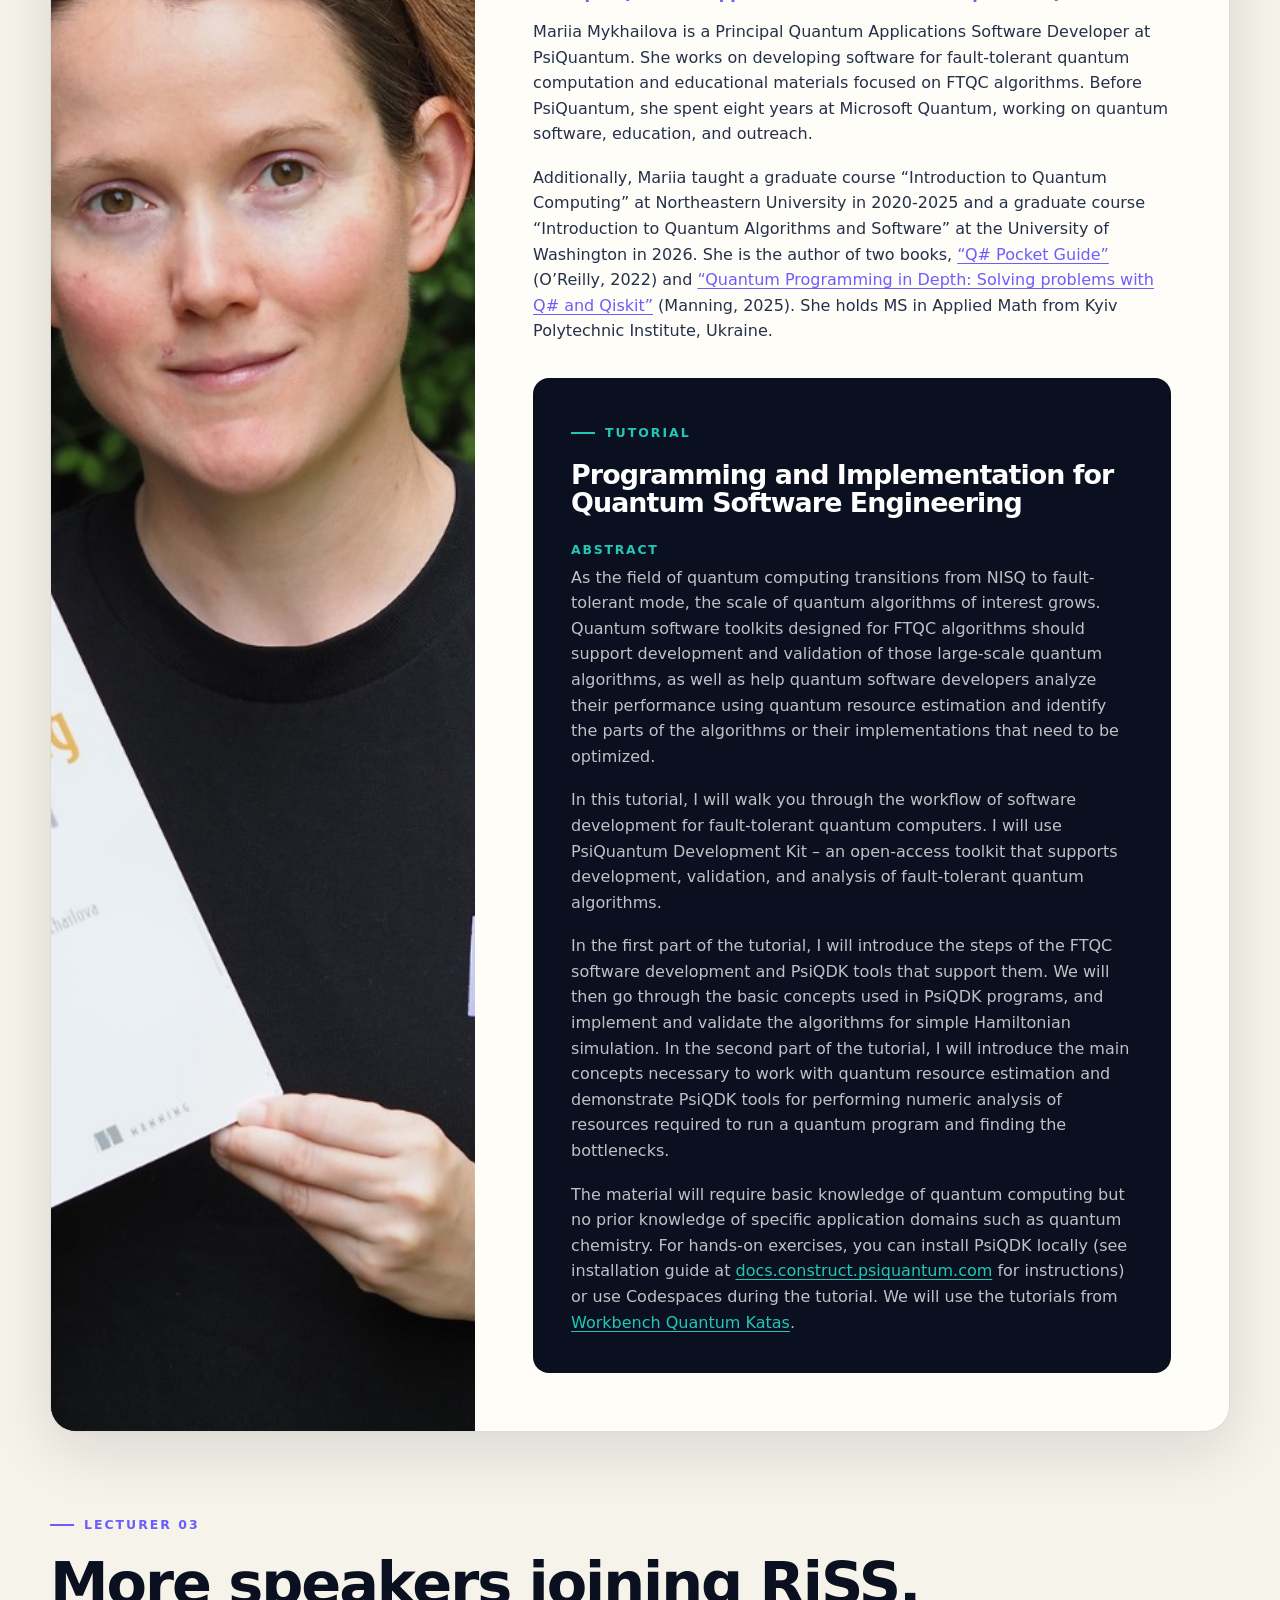
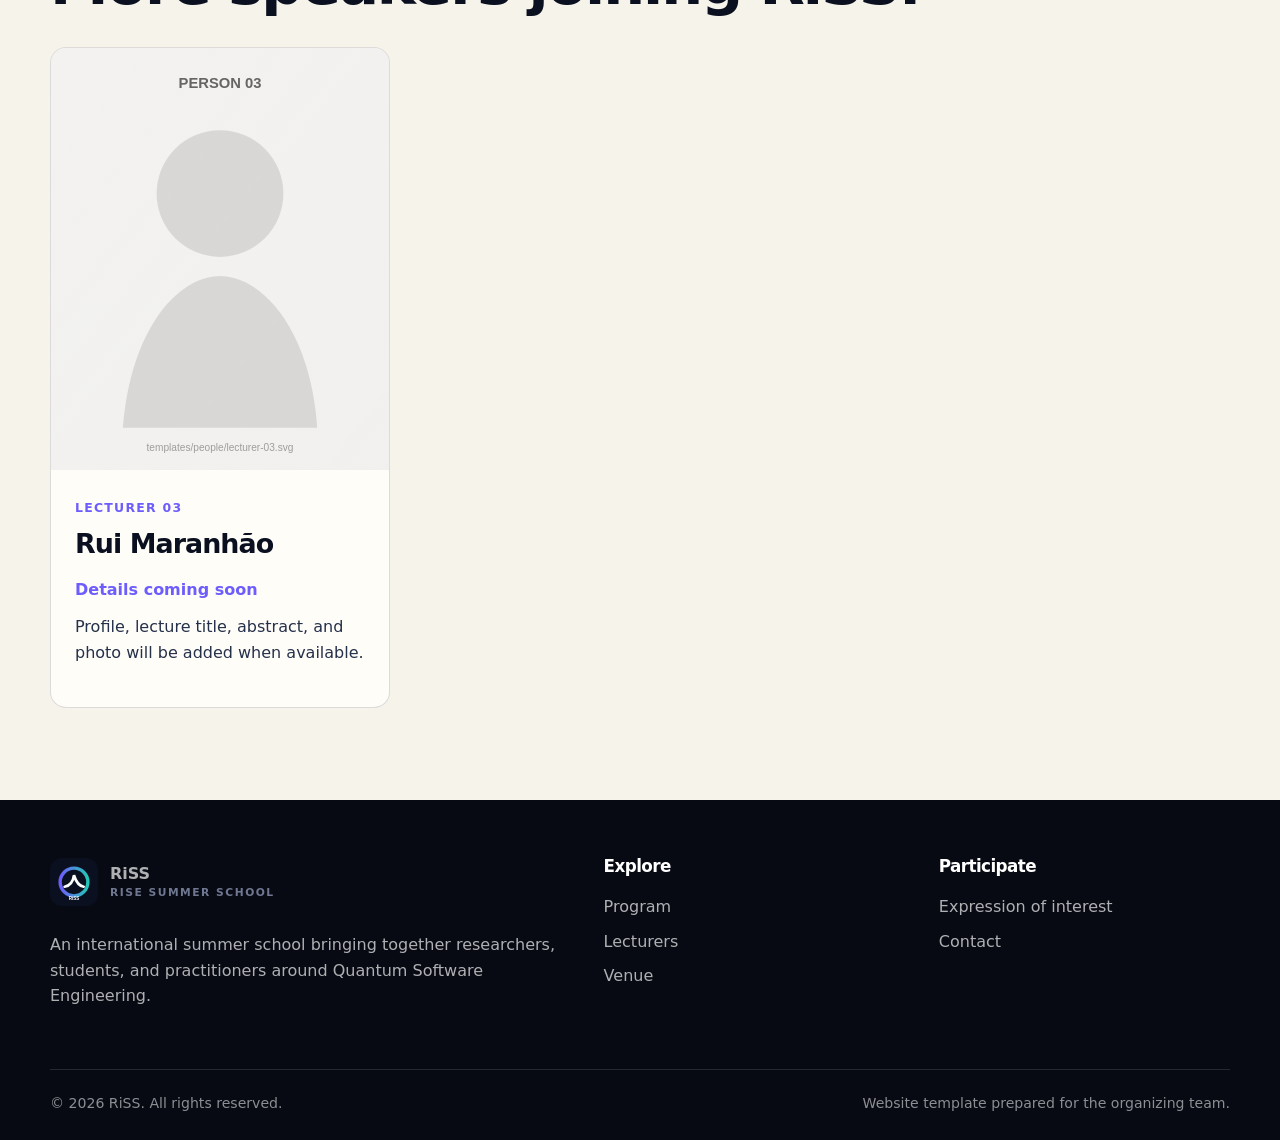
==== commit 44763f50: "Update Mariia Mykhailova to Lecturer 04" ====
--- a/lecturers.html
+++ b/lecturers.html
@@ -69,7 +69,7 @@
     <article class="lecturer-feature">
       <div class="lecturer-portrait"><img src="templates/people/mariia-mykhailova.jpg" alt="Mariia Mykhailova"></div>
       <div class="lecturer-content">
-        <span class="card-tag">Lecturer 03</span>
+        <span class="card-tag">Lecturer 04</span>
         <h2>Mariia Mykhailova</h2>
         <p class="person-meta">Principal Quantum Applications Software Developer · PsiQuantum</p>
         <p>Mariia Mykhailova is a Principal Quantum Applications Software Developer at PsiQuantum. She works on developing software for fault-tolerant quantum computation and educational materials focused on FTQC algorithms. Before PsiQuantum, she spent eight years at Microsoft Quantum, working on quantum software, education, and outreach.</p>
@@ -87,11 +87,11 @@
     </article>
 
     <div class="lecturer-roster-heading">
-      <p class="eyebrow">Lecturer 04</p>
+      <p class="eyebrow">Lecturer 03</p>
       <h2>More speakers joining RiSS.</h2>
     </div>
     <div class="grid-3" style="grid-template-columns: repeat(auto-fit, minmax(280px, 340px));">
-      <article class="person-card person-card-pending"><img src="templates/people/lecturer-04.svg" alt=""><div class="card-body"><span class="card-tag">Lecturer 04</span><h3>Rui Maranhão</h3><p class="person-meta">Details coming soon</p><p>Profile, lecture title, abstract, and photo will be added when available.</p></div></article>
+      <article class="person-card person-card-pending"><img src="templates/people/lecturer-03.svg" alt=""><div class="card-body"><span class="card-tag">Lecturer 03</span><h3>Rui Maranhão</h3><p class="person-meta">Details coming soon</p><p>Profile, lecture title, abstract, and photo will be added when available.</p></div></article>
     </div>
   </div></section>
 </main>
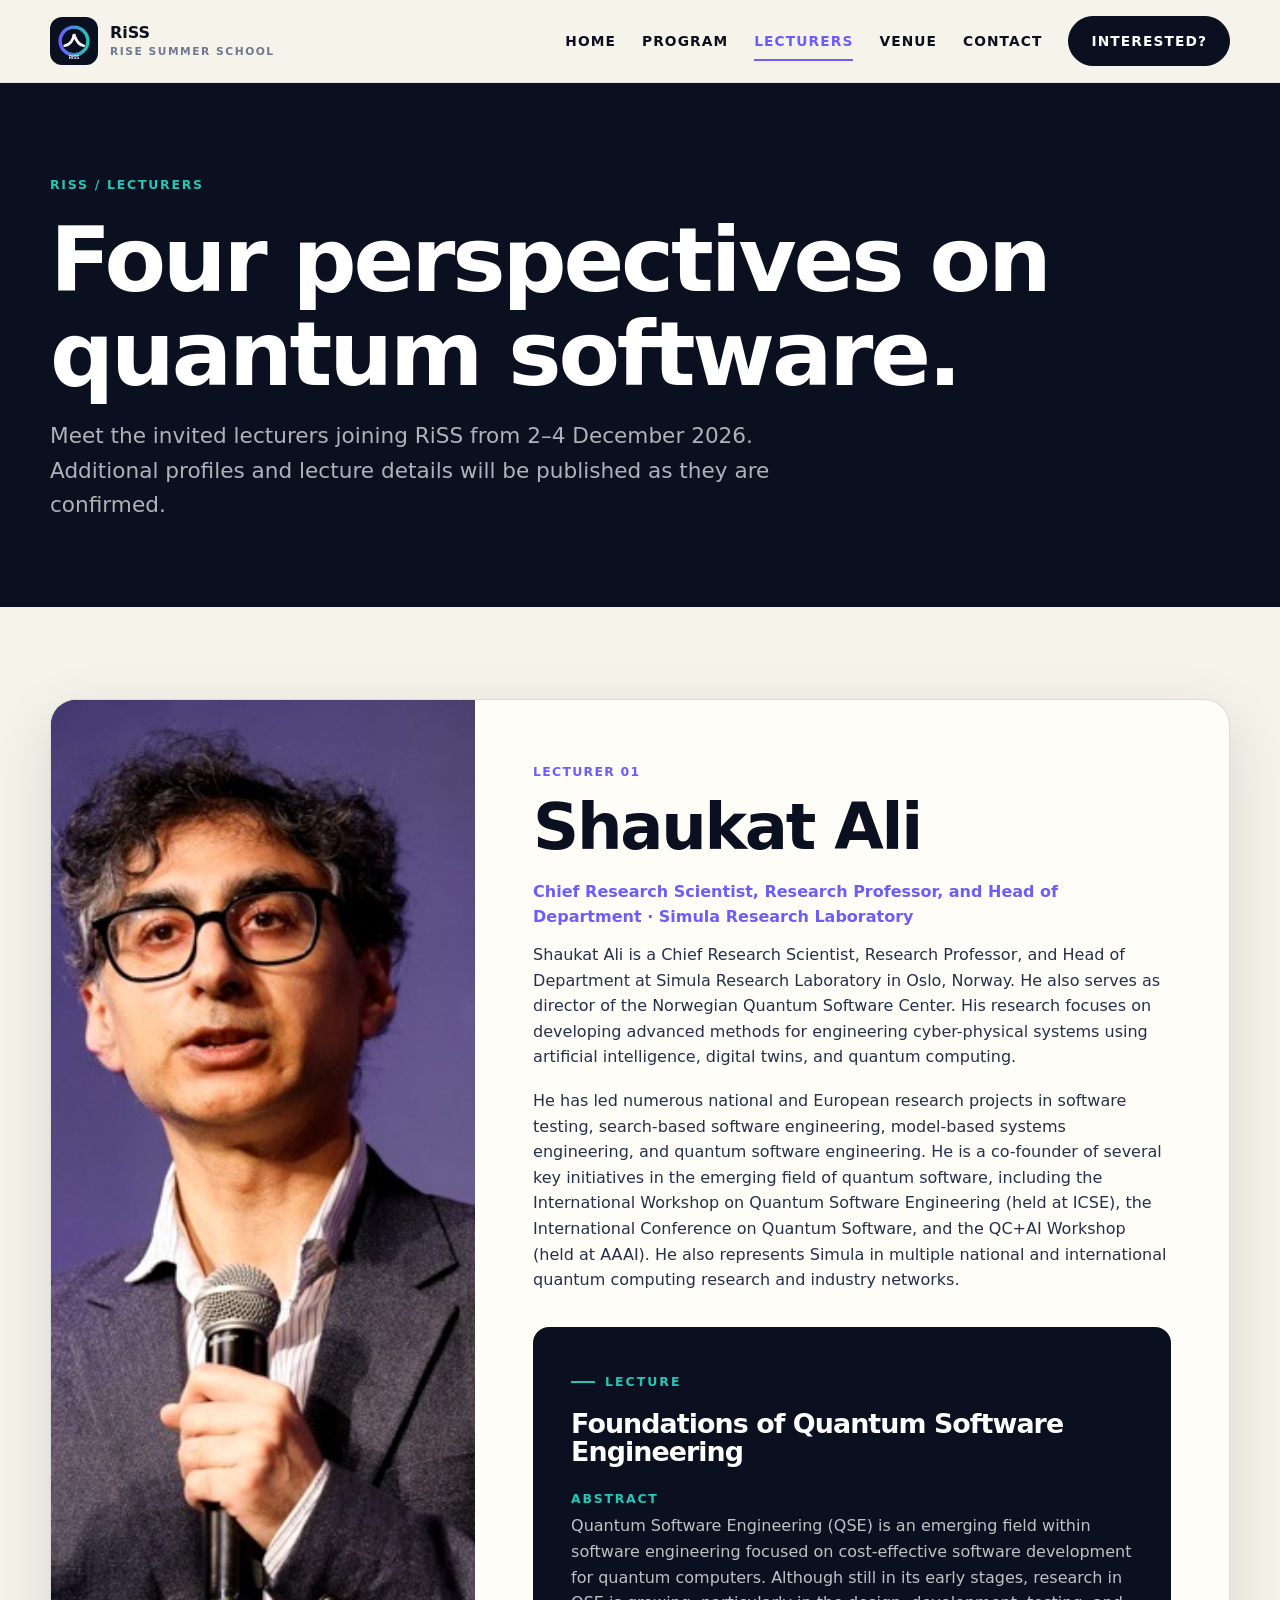
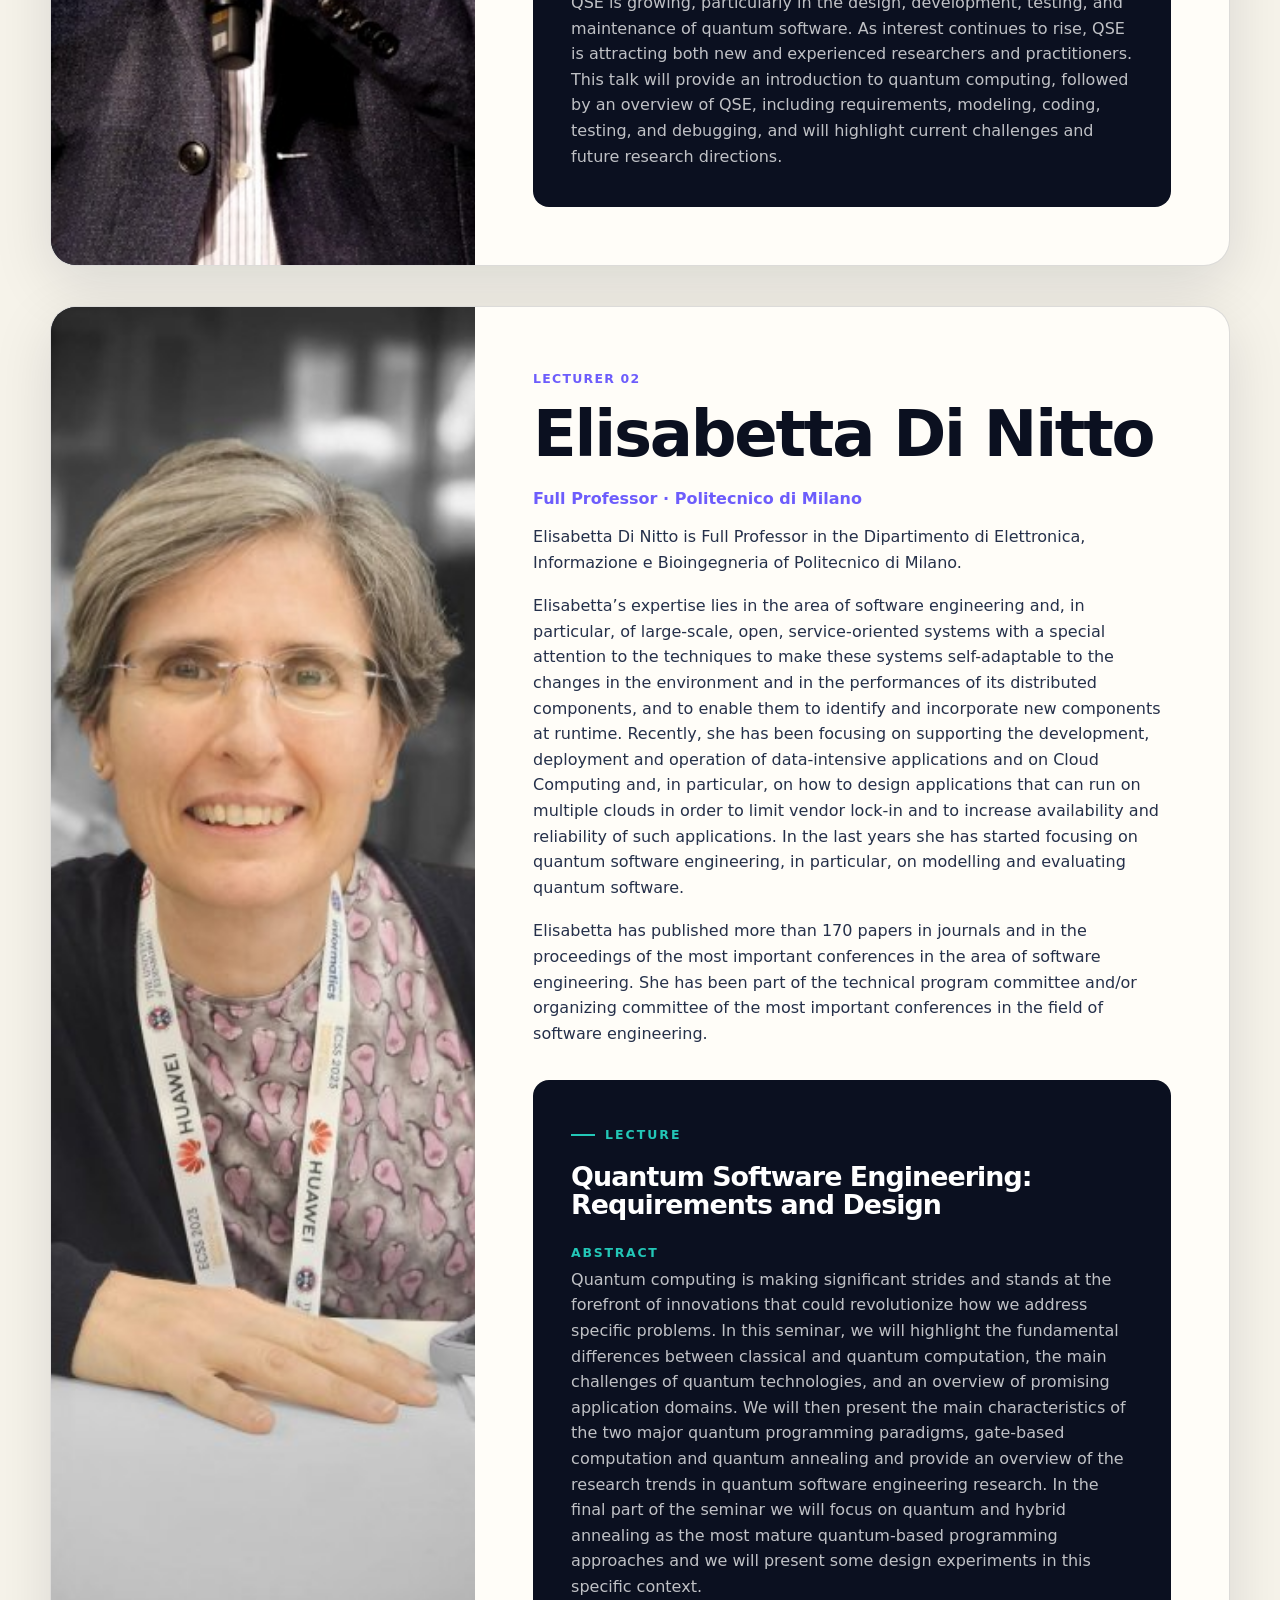
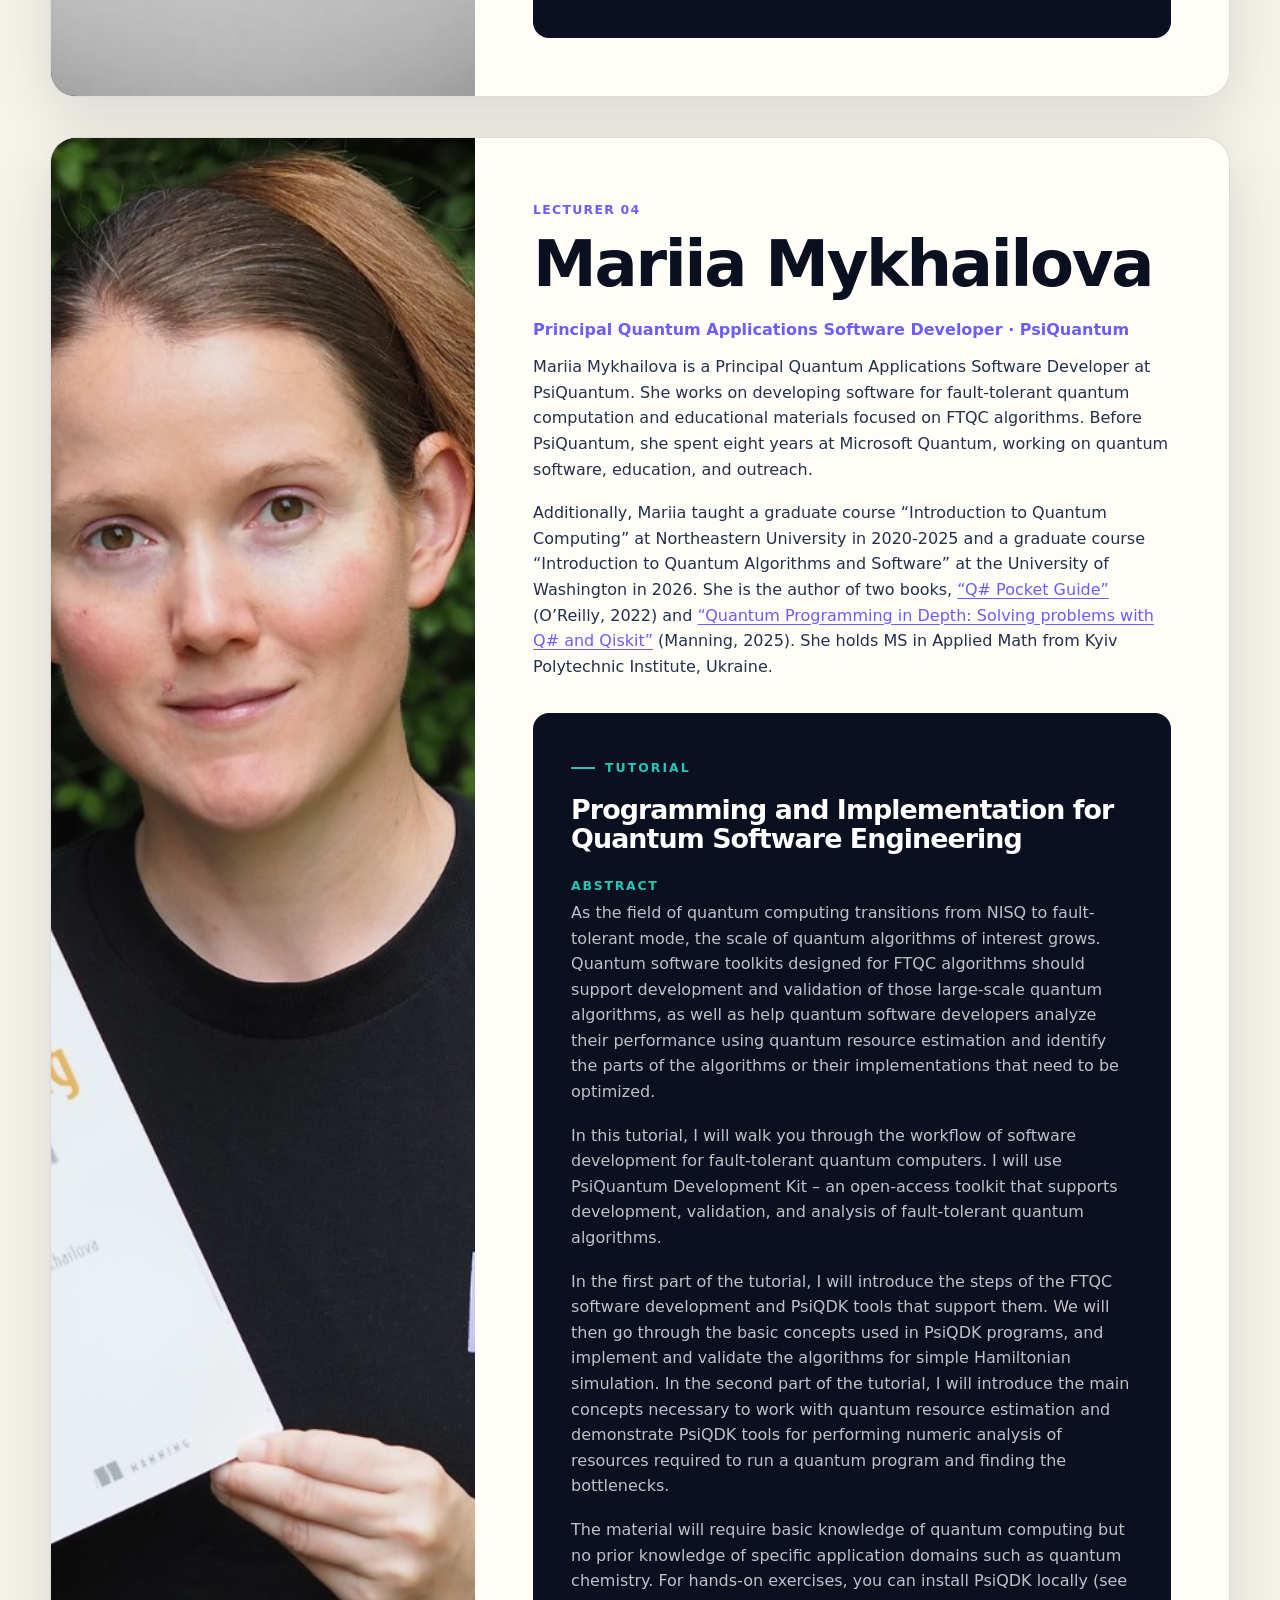
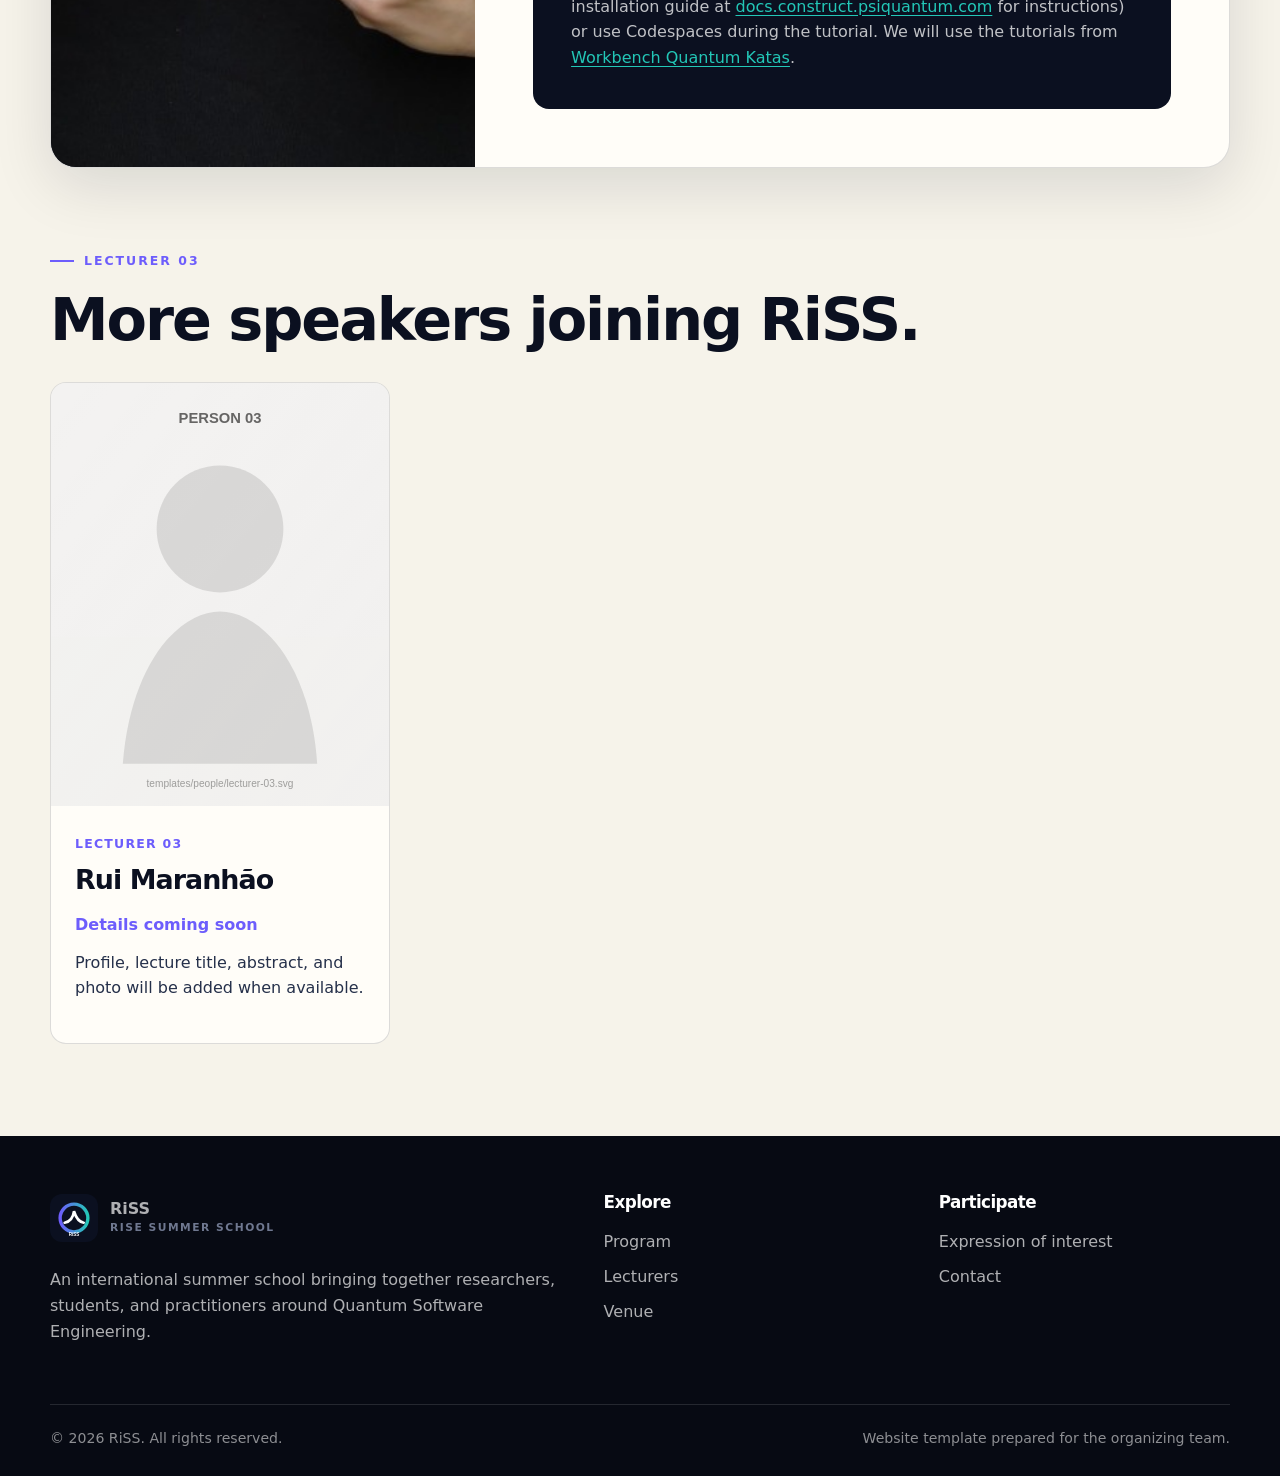
==== commit 3bea0993: "Update Elisabetta Di Nitto talk title and abstract" ====
--- a/lecturers.html
+++ b/lecturers.html
@@ -59,9 +59,9 @@
         <p>Elisabetta has published more than 170 papers in journals and in the proceedings of the most important conferences in the area of software engineering. She has been part of the technical program committee and/or organizing committee of the most important conferences in the field of software engineering.</p>
         <div class="talk-card">
           <p class="eyebrow">Lecture</p>
-          <h3>To be announced</h3>
+          <h3>Quantum Software Engineering: Requirements and Design</h3>
           <h4>Abstract</h4>
-          <p>Lecture title and abstract will be announced soon.</p>
+          <p>Quantum computing is making significant strides and stands at the forefront of innovations that could revolutionize how we address specific problems. In this seminar, we will highlight the fundamental differences between classical and quantum computation, the main challenges of quantum technologies, and an overview of promising application domains. We will then present the main characteristics of the two major quantum programming paradigms, gate-based computation and quantum annealing and provide an overview of the research trends in quantum software engineering research. In the final part of the seminar we will focus on quantum and hybrid annealing as the most mature quantum-based programming approaches and we will present some design experiments in this specific context.</p>
         </div>
       </div>
     </article>
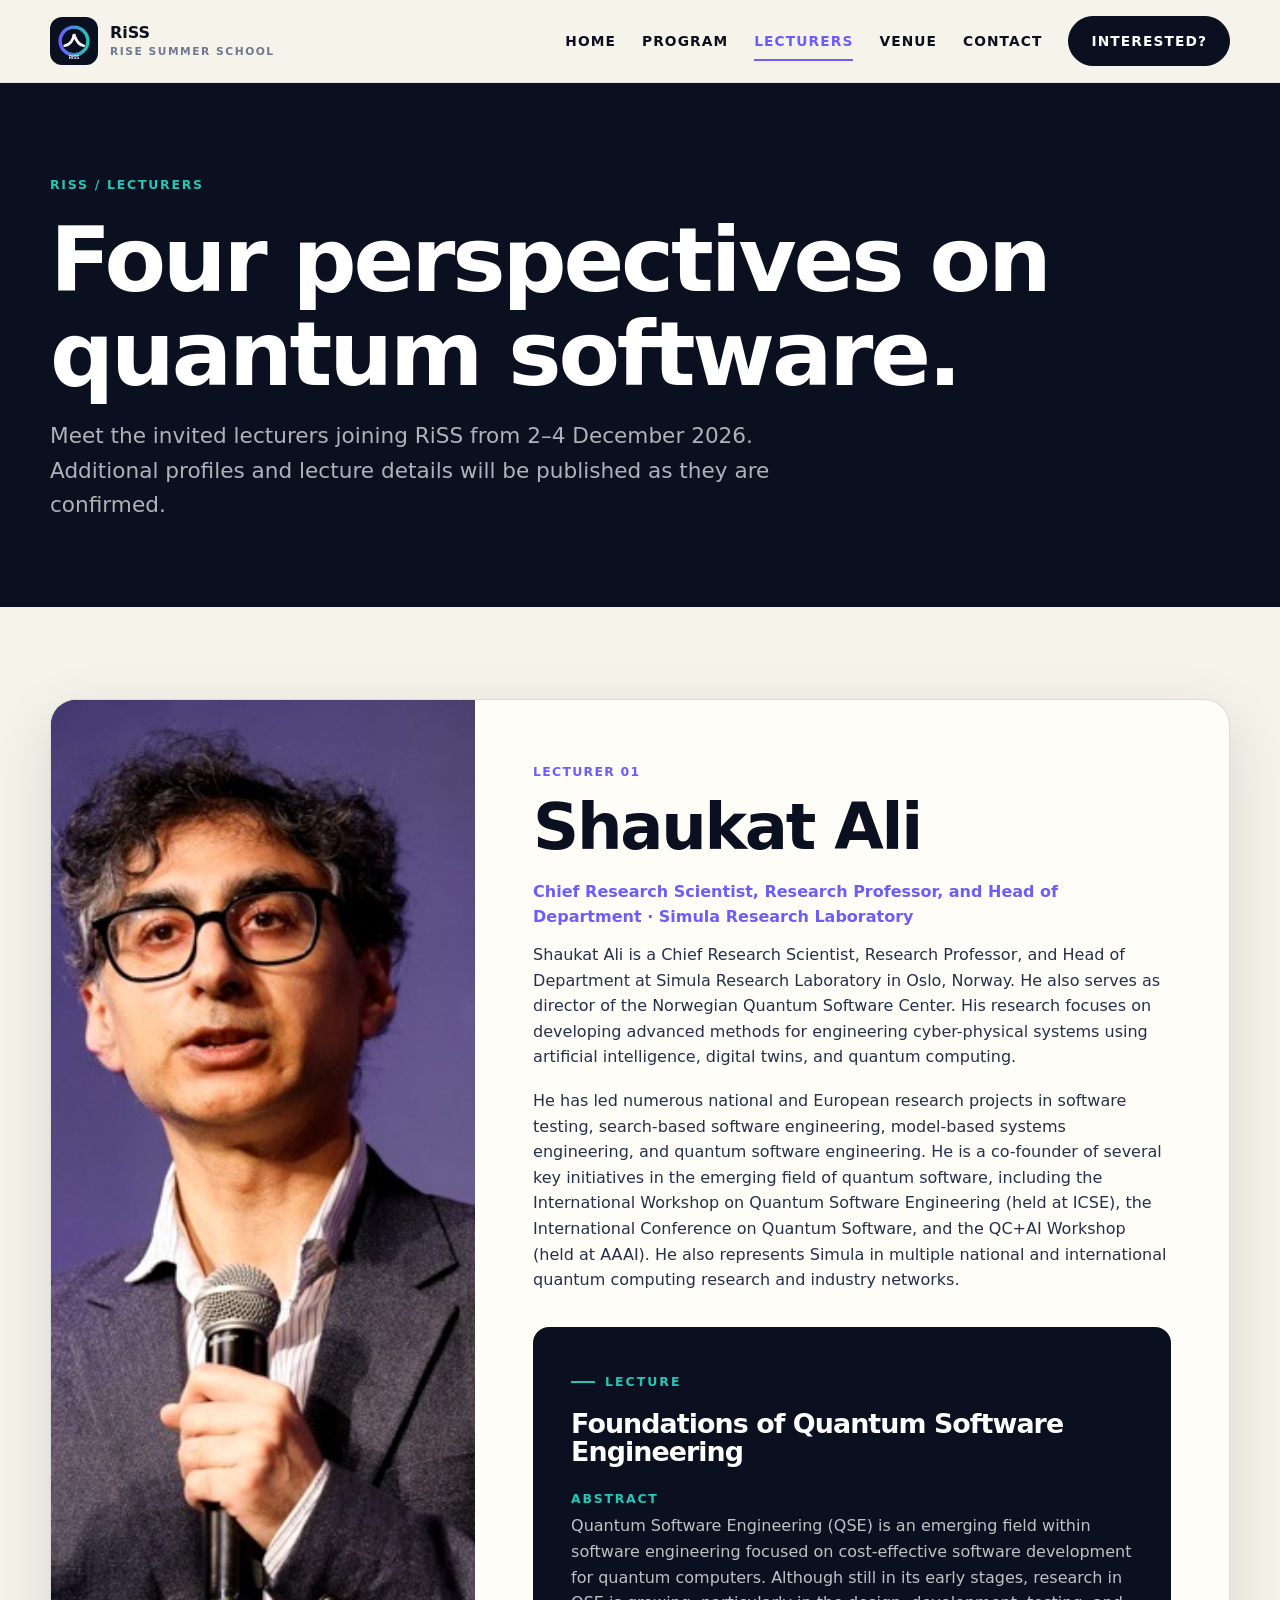
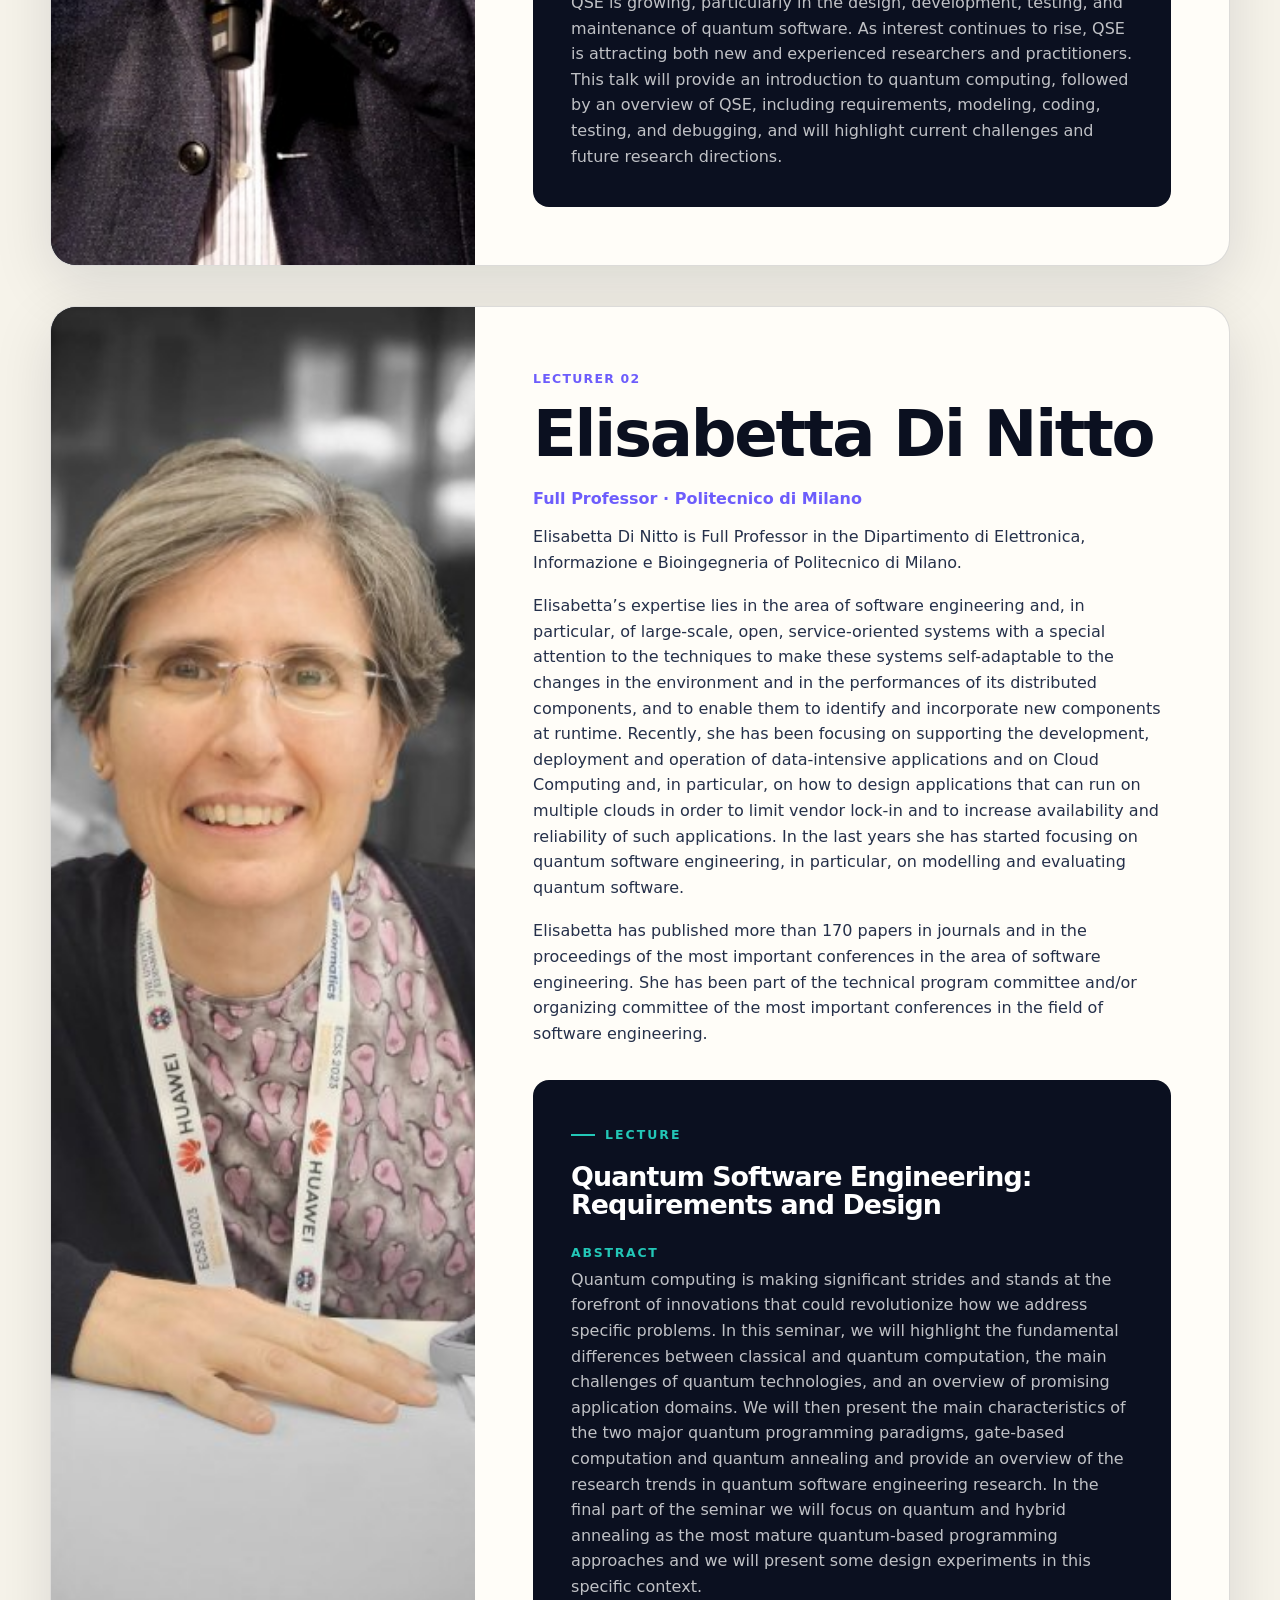
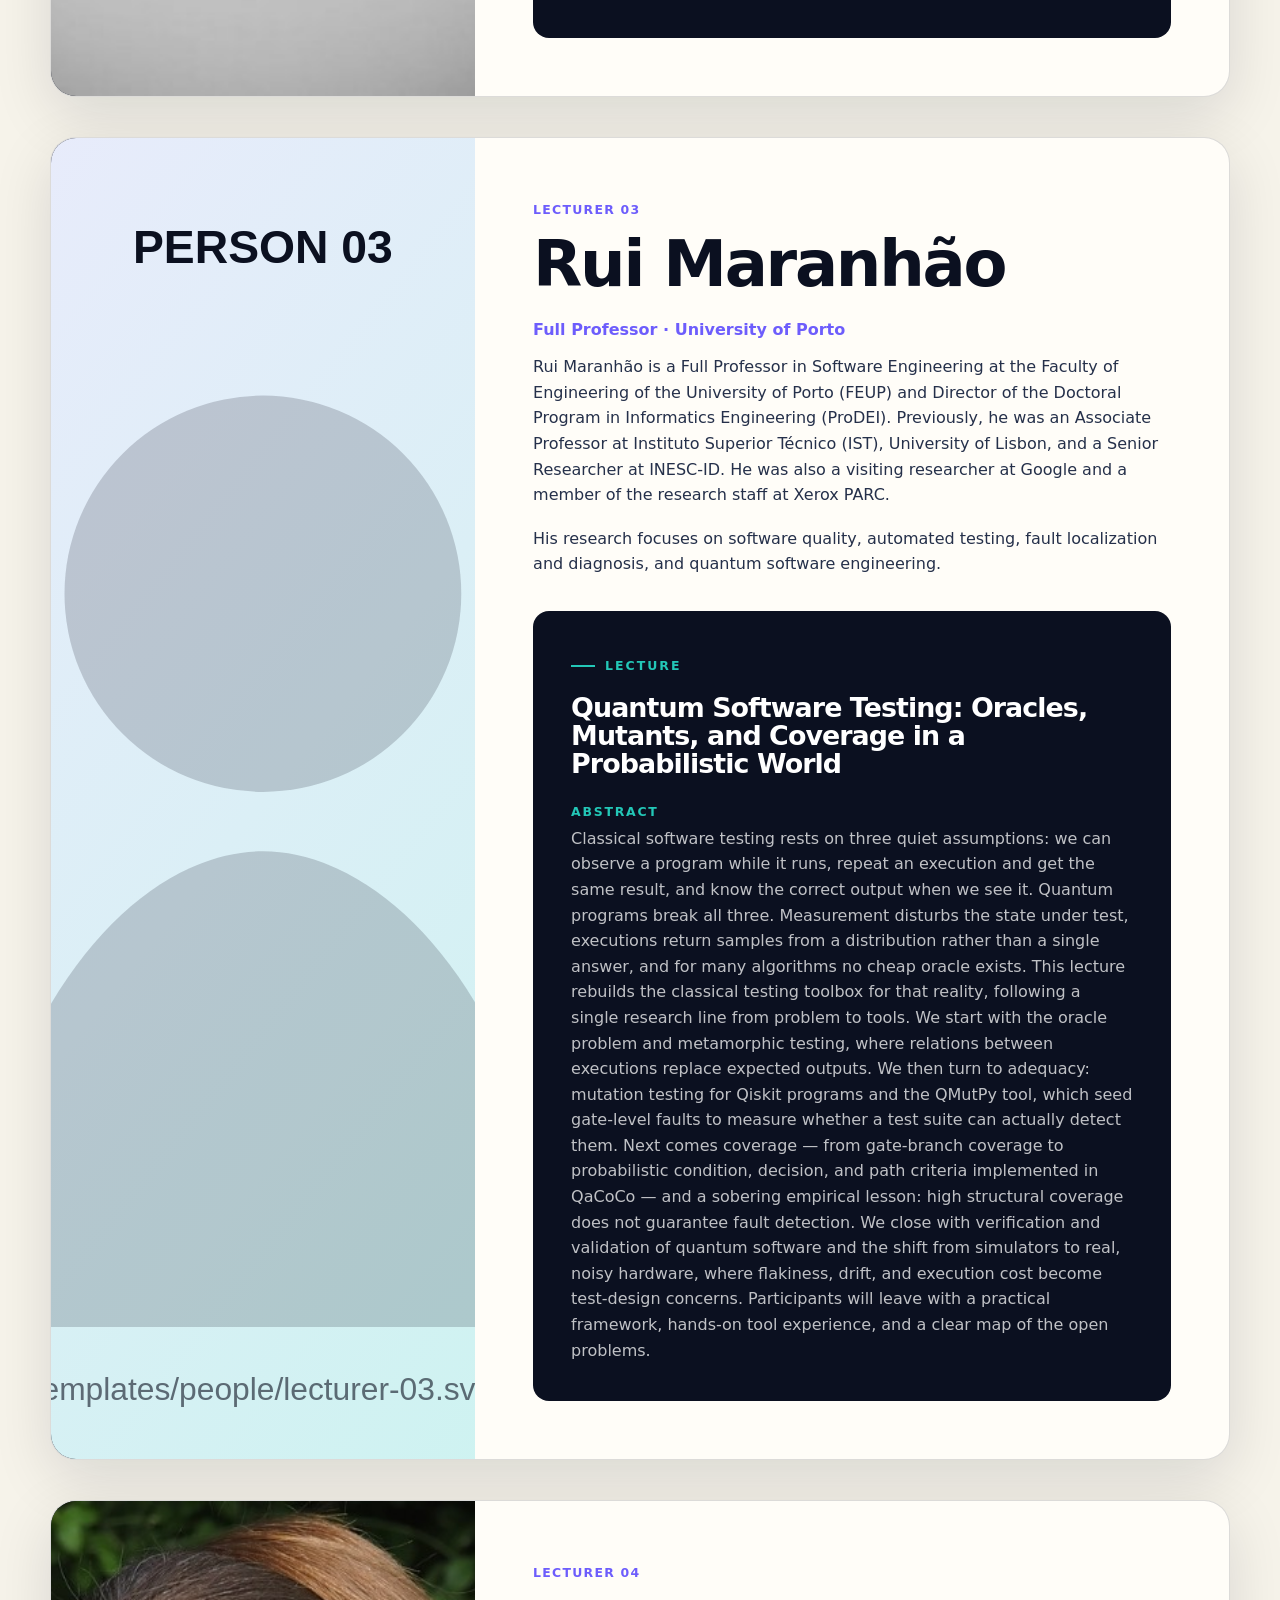
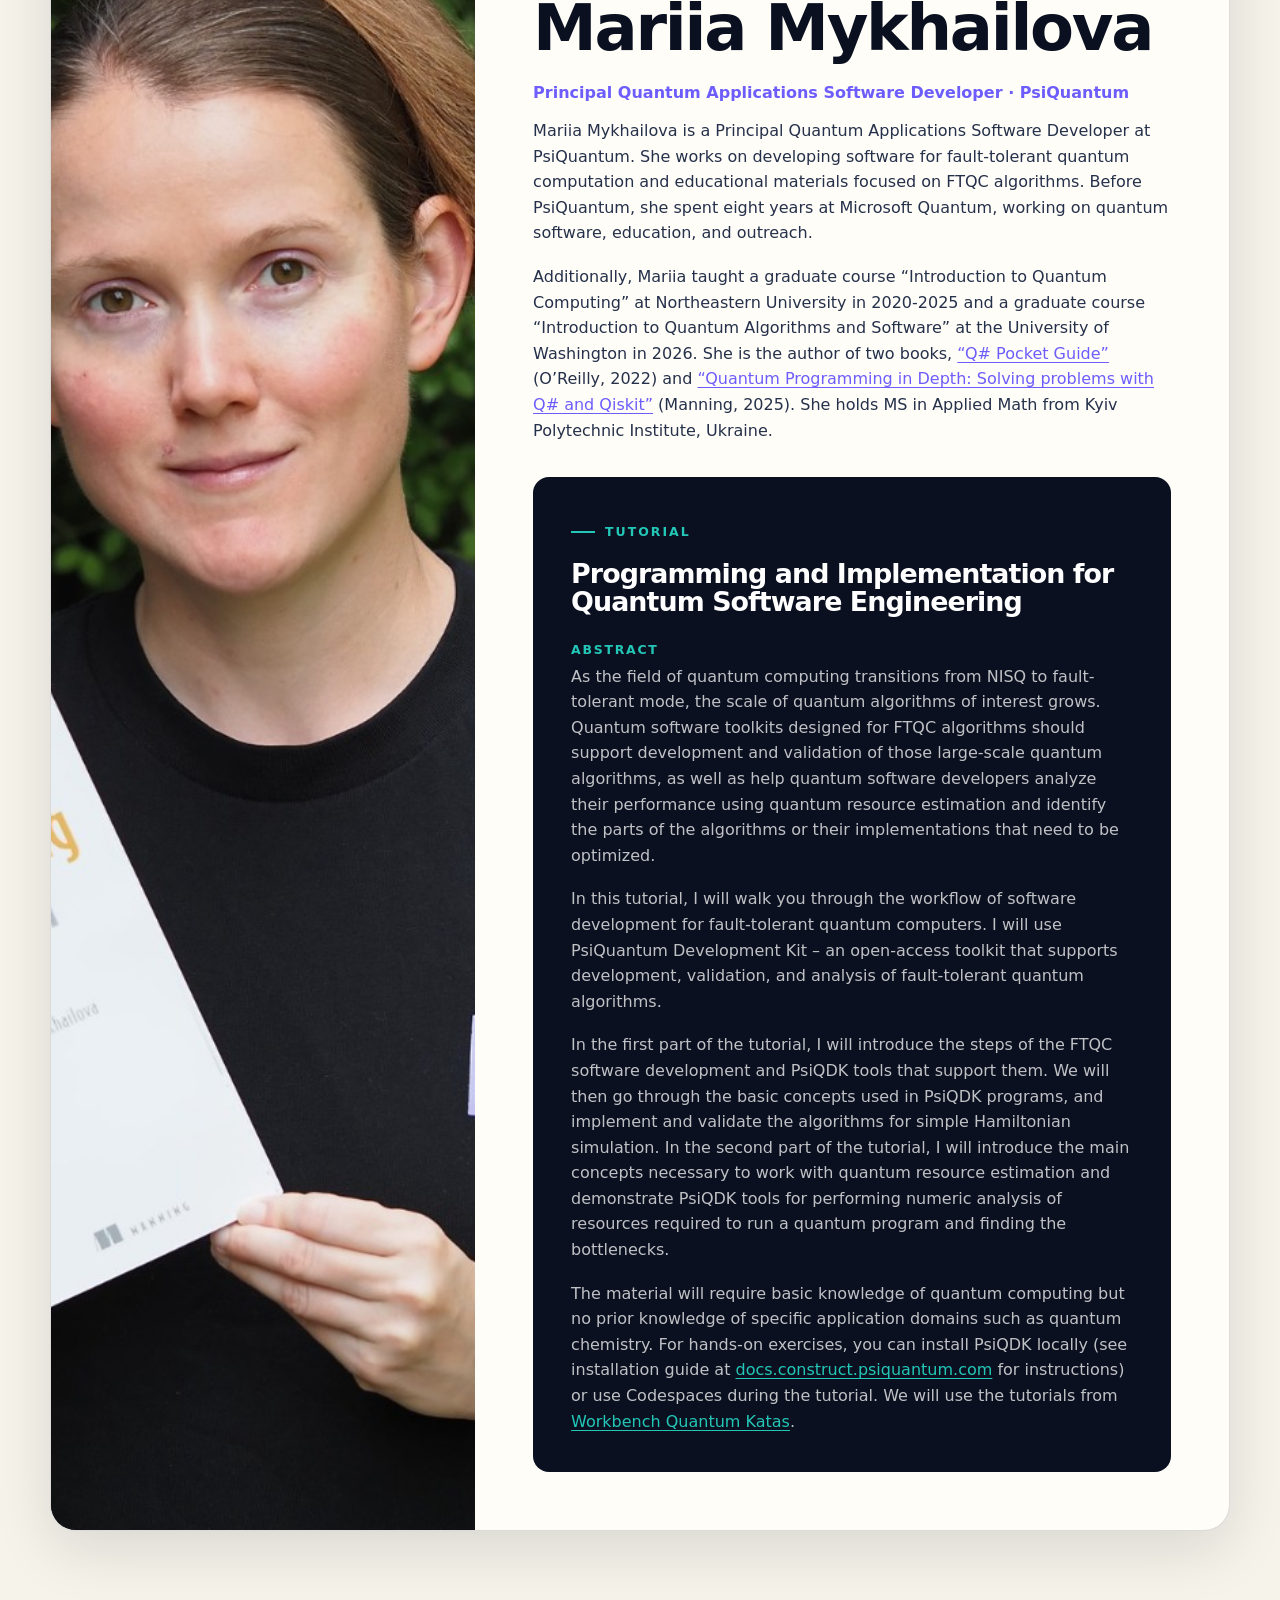
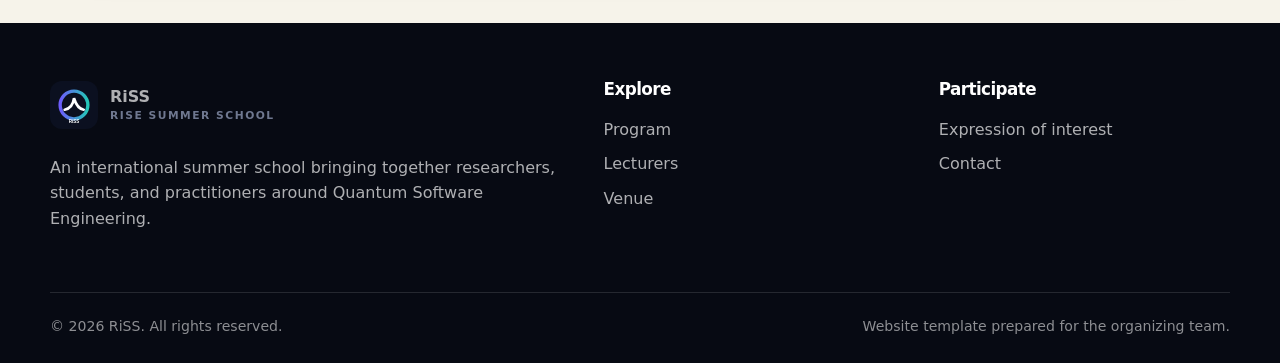
==== commit 27a3c821: "Add Rui Maranhão talk title, abstract, and lecturer feature" ====
--- a/lecturers.html
+++ b/lecturers.html
@@ -67,6 +67,23 @@
     </article>
 
     <article class="lecturer-feature">
+      <div class="lecturer-portrait"><img src="templates/people/lecturer-03.svg" alt="Rui Maranhão placeholder portrait"></div>
+      <div class="lecturer-content">
+        <span class="card-tag">Lecturer 03</span>
+        <h2>Rui Maranhão</h2>
+        <p class="person-meta">Full Professor · University of Porto</p>
+        <p>Rui Maranhão is a Full Professor in Software Engineering at the Faculty of Engineering of the University of Porto (FEUP) and Director of the Doctoral Program in Informatics Engineering (ProDEI). Previously, he was an Associate Professor at Instituto Superior T&eacute;cnico (IST), University of Lisbon, and a Senior Researcher at INESC-ID. He was also a visiting researcher at Google and a member of the research staff at Xerox PARC.</p>
+        <p>His research focuses on software quality, automated testing, fault localization and diagnosis, and quantum software engineering.</p>
+        <div class="talk-card">
+          <p class="eyebrow">Lecture</p>
+          <h3>Quantum Software Testing: Oracles, Mutants, and Coverage in a Probabilistic World</h3>
+          <h4>Abstract</h4>
+          <p>Classical software testing rests on three quiet assumptions: we can observe a program while it runs, repeat an execution and get the same result, and know the correct output when we see it. Quantum programs break all three. Measurement disturbs the state under test, executions return samples from a distribution rather than a single answer, and for many algorithms no cheap oracle exists. This lecture rebuilds the classical testing toolbox for that reality, following a single research line from problem to tools. We start with the oracle problem and metamorphic testing, where relations between executions replace expected outputs. We then turn to adequacy: mutation testing for Qiskit programs and the QMutPy tool, which seed gate-level faults to measure whether a test suite can actually detect them. Next comes coverage &mdash; from gate-branch coverage to probabilistic condition, decision, and path criteria implemented in QaCoCo &mdash; and a sobering empirical lesson: high structural coverage does not guarantee fault detection. We close with verification and validation of quantum software and the shift from simulators to real, noisy hardware, where flakiness, drift, and execution cost become test-design concerns. Participants will leave with a practical framework, hands-on tool experience, and a clear map of the open problems.</p>
+        </div>
+      </div>
+    </article>
+
+    <article class="lecturer-feature">
       <div class="lecturer-portrait"><img src="templates/people/mariia-mykhailova.jpg" alt="Mariia Mykhailova"></div>
       <div class="lecturer-content">
         <span class="card-tag">Lecturer 04</span>
@@ -85,14 +102,6 @@
         </div>
       </div>
     </article>
-
-    <div class="lecturer-roster-heading">
-      <p class="eyebrow">Lecturer 03</p>
-      <h2>More speakers joining RiSS.</h2>
-    </div>
-    <div class="grid-3" style="grid-template-columns: repeat(auto-fit, minmax(280px, 340px));">
-      <article class="person-card person-card-pending"><img src="templates/people/lecturer-03.svg" alt=""><div class="card-body"><span class="card-tag">Lecturer 03</span><h3>Rui Maranhão</h3><p class="person-meta">Details coming soon</p><p>Profile, lecture title, abstract, and photo will be added when available.</p></div></article>
-    </div>
   </div></section>
 </main>
 <footer class="site-footer">
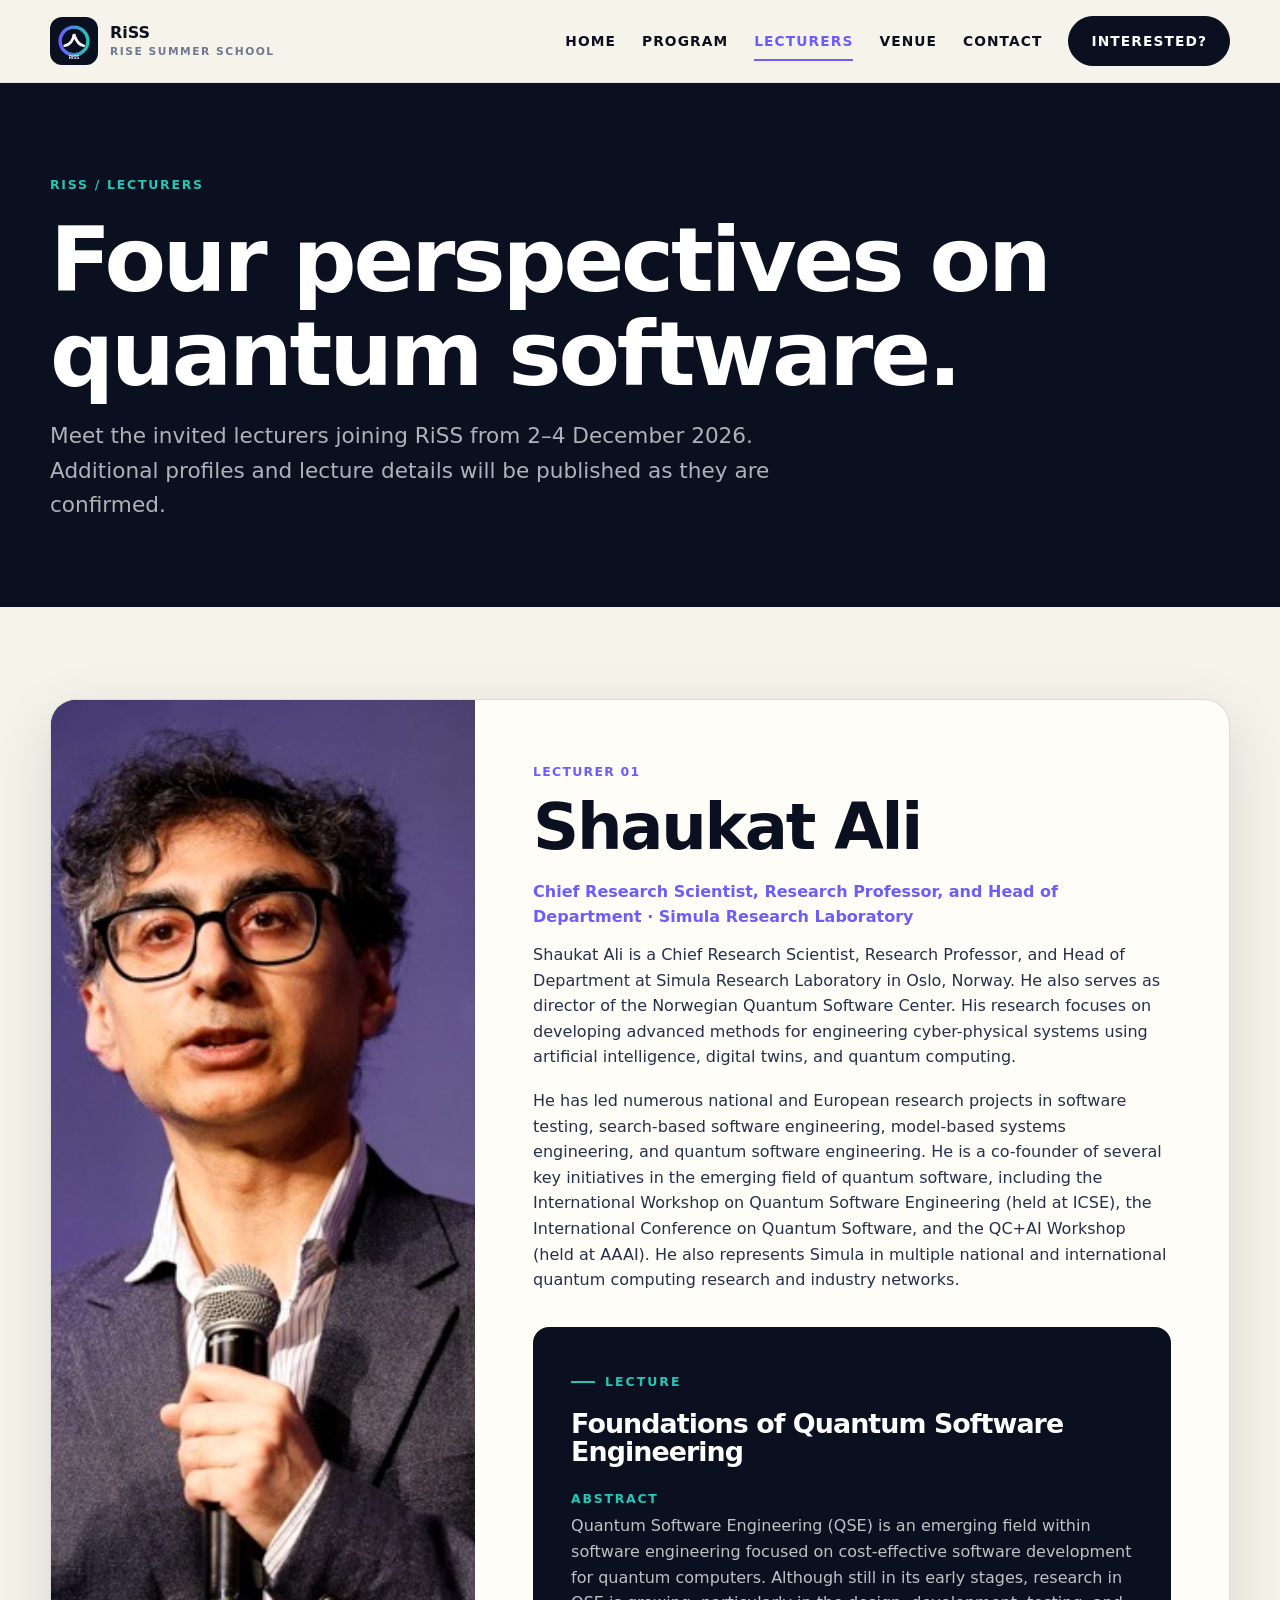
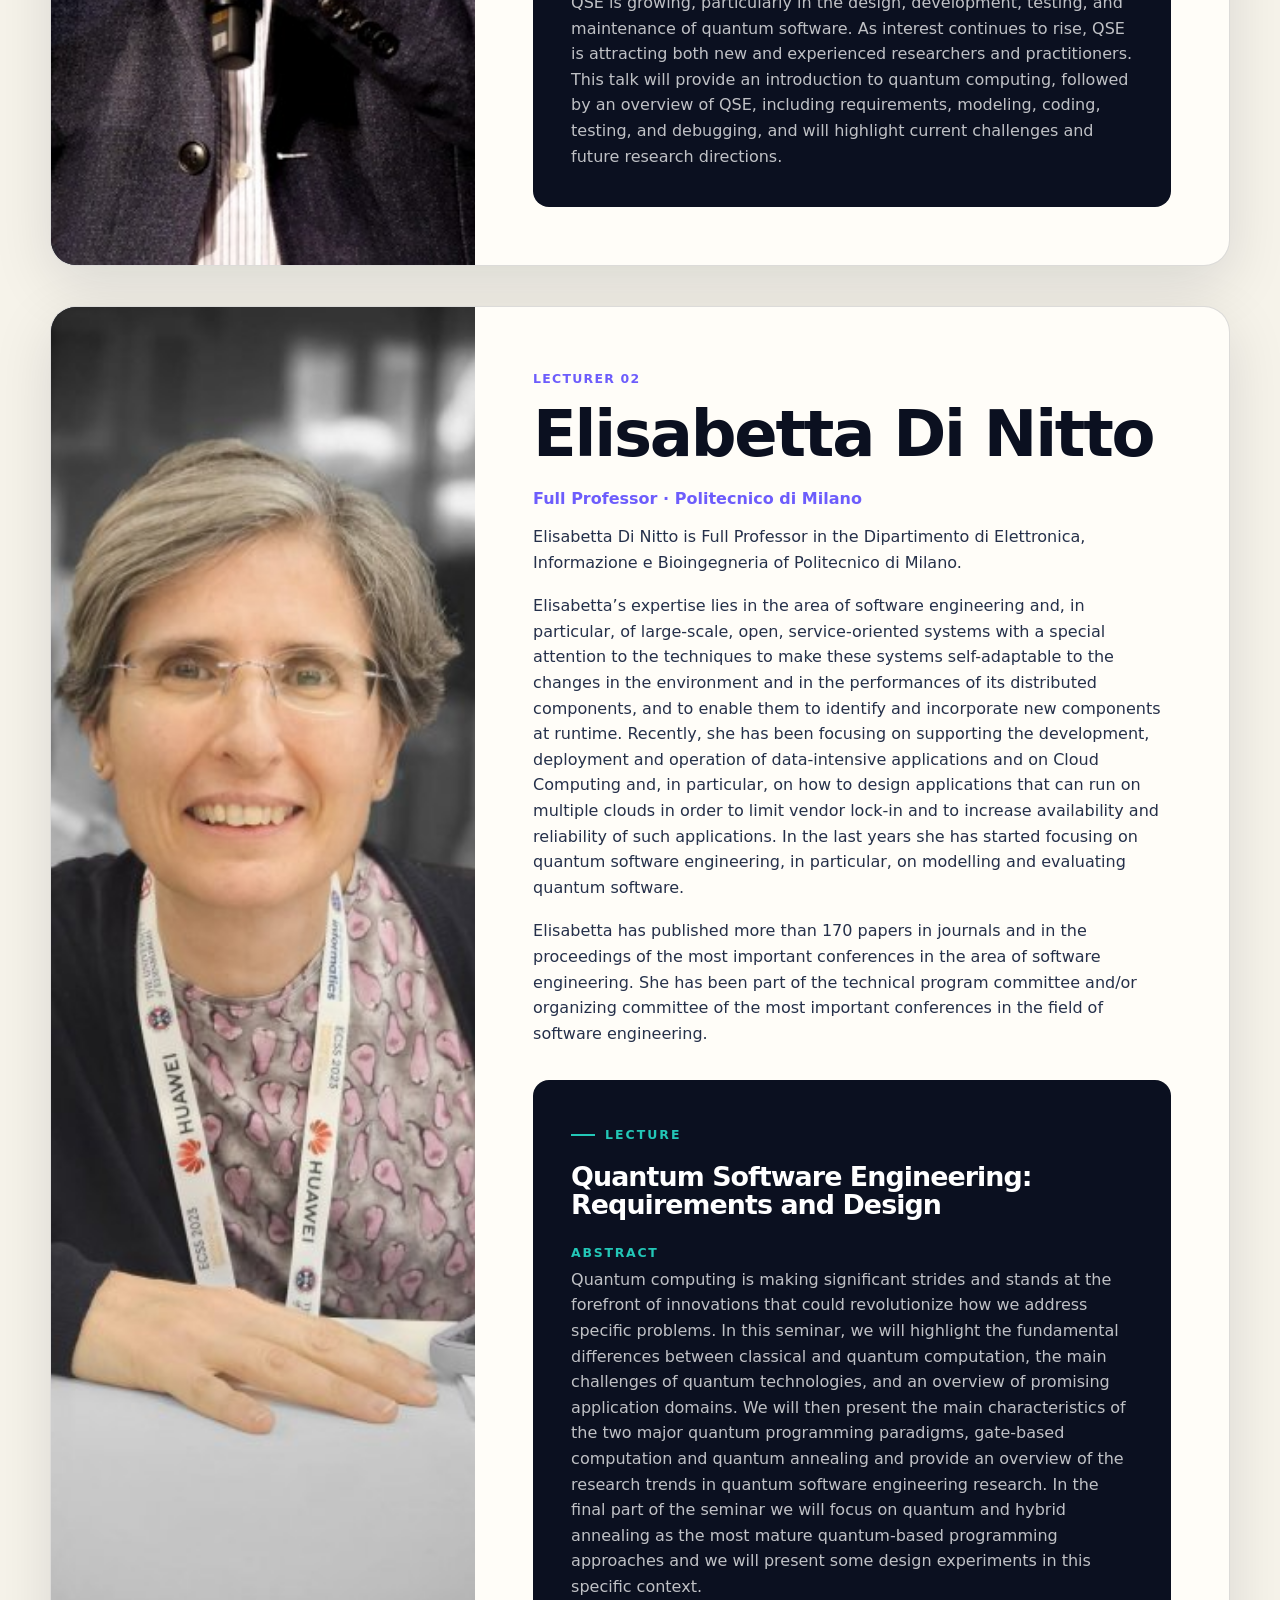
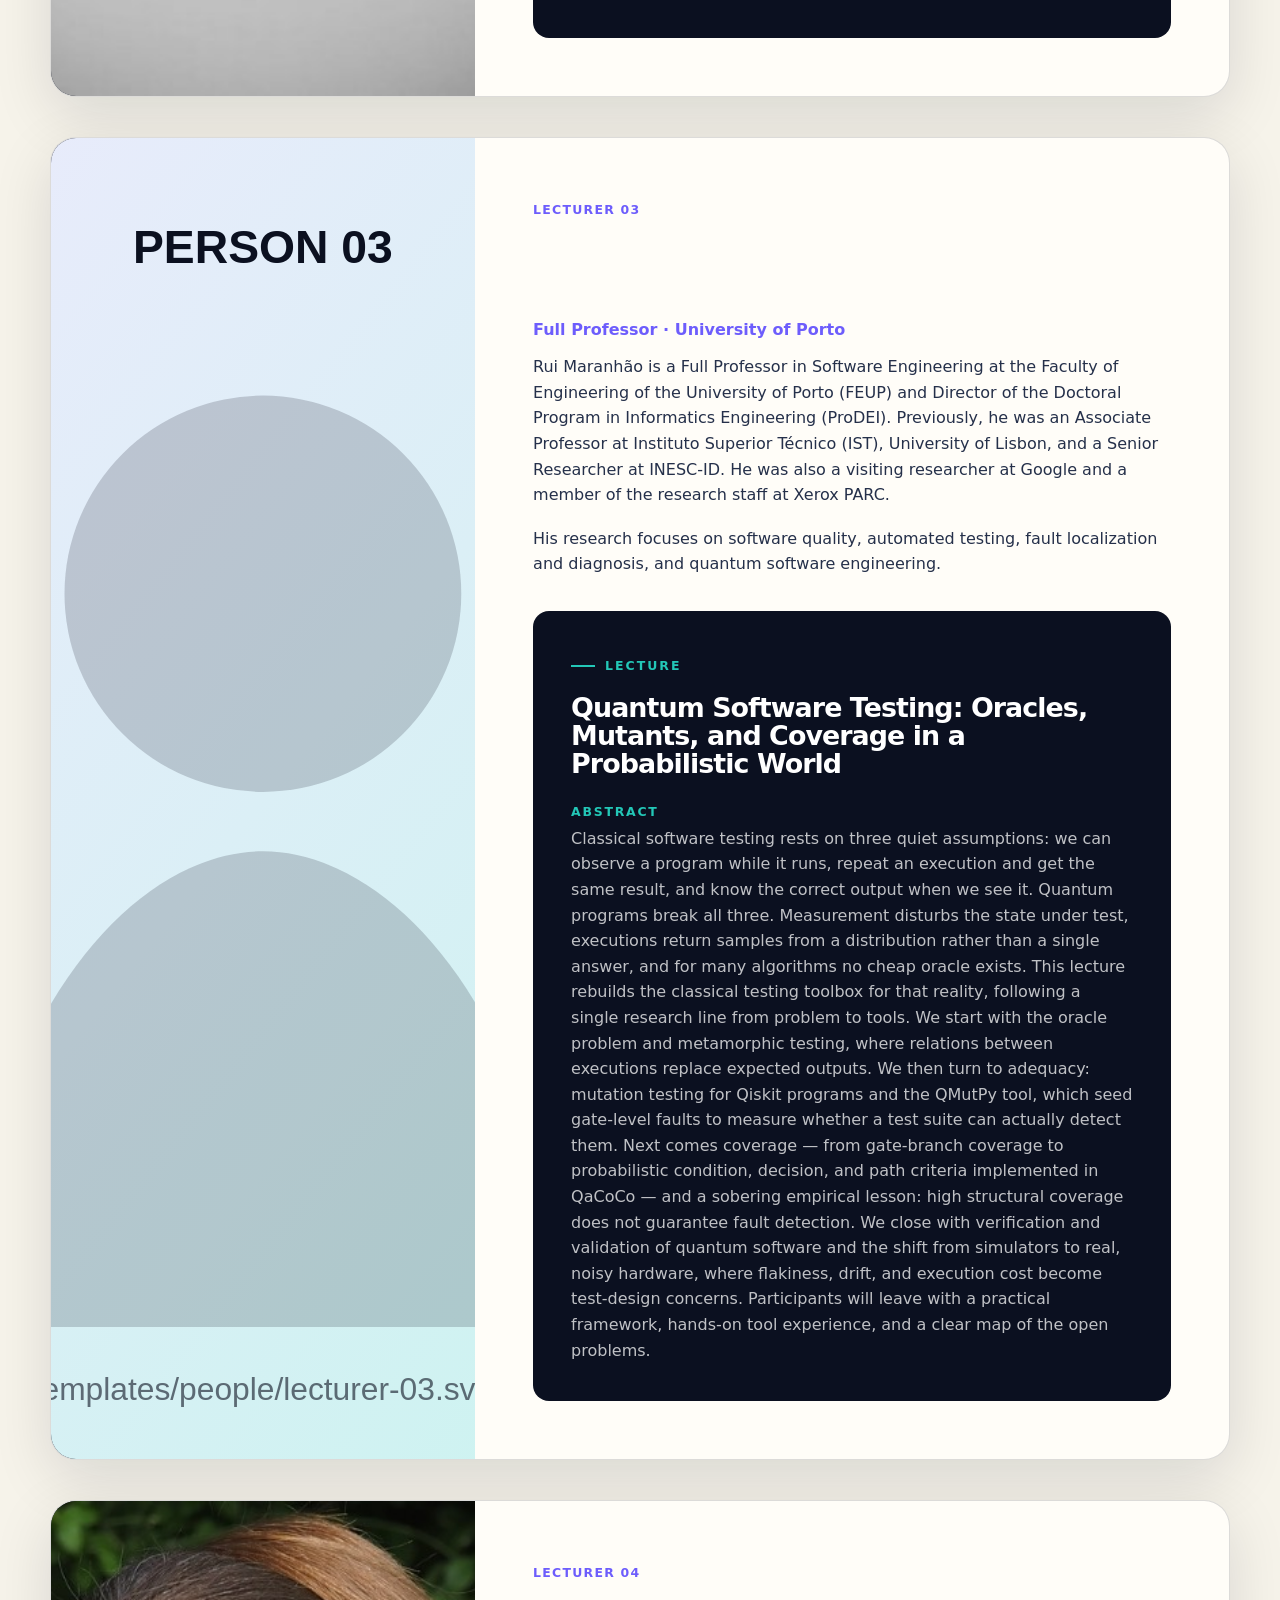
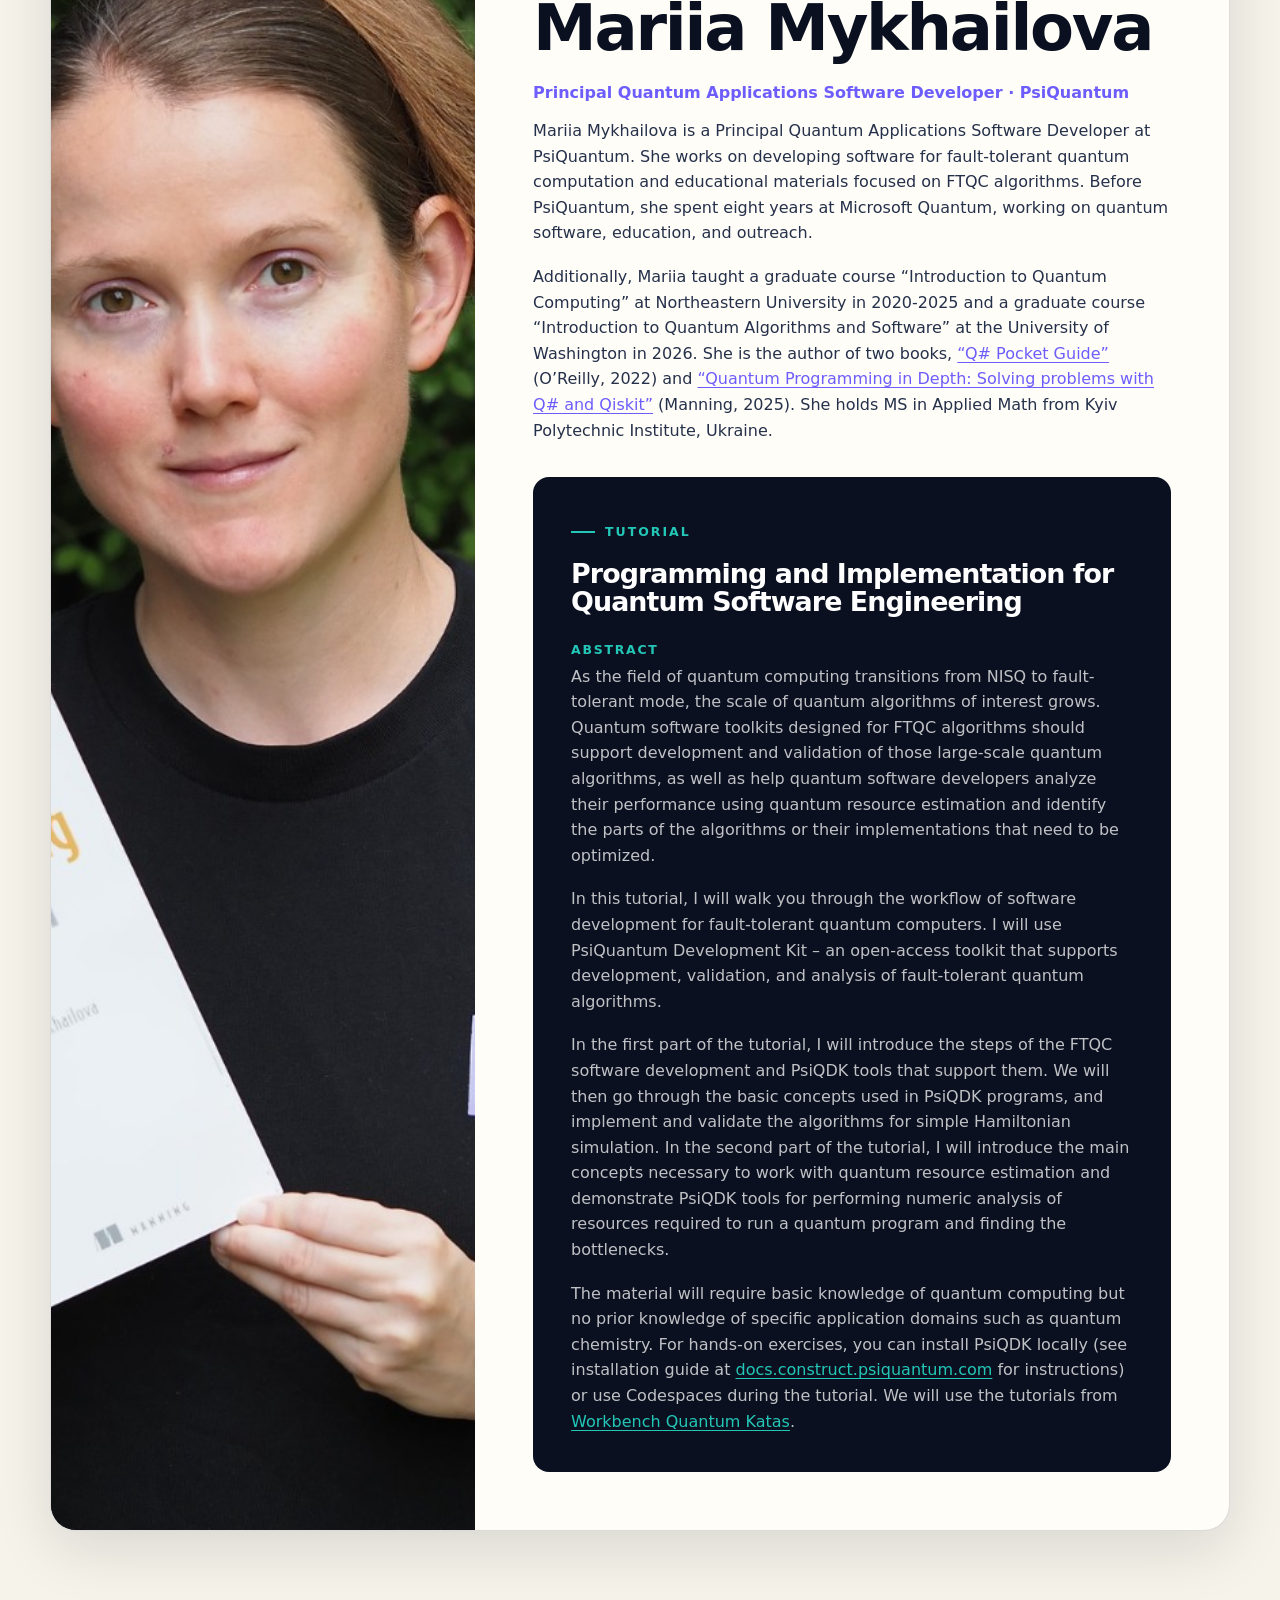
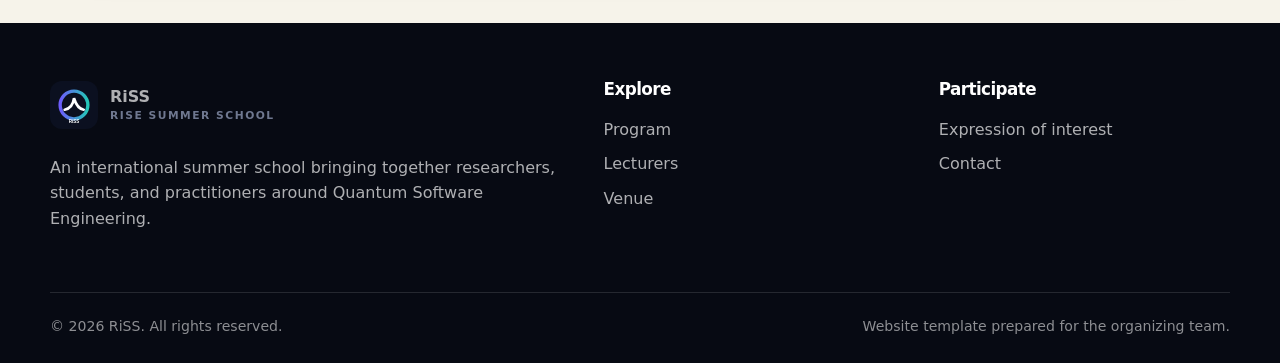
==== commit 817f2cee: "Update program schedule with confirmed three-day sessions" ====
--- a/lecturers.html
+++ b/lecturers.html
@@ -31,7 +31,7 @@
 <main id="main">
   <section class="page-hero"><div class="container"><div class="breadcrumb">RiSS / Lecturers</div><h1>Four perspectives on quantum software.</h1><p class="lead">Meet the invited lecturers joining RiSS from 2–4 December 2026. Additional profiles and lecture details will be published as they are confirmed.</p></div></section>
   <section class="section"><div class="container">
-    <article class="lecturer-feature">
+    <article class="lecturer-feature" id="shaukat-ali">
       <div class="lecturer-portrait"><img src="templates/people/shaukat-ali.jpg" alt="Shaukat Ali speaking at an event"></div>
       <div class="lecturer-content">
         <span class="card-tag">Lecturer 01</span>
@@ -48,7 +48,7 @@
       </div>
     </article>
 
-    <article class="lecturer-feature">
+    <article class="lecturer-feature" id="elisabetta-di-nitto">
       <div class="lecturer-portrait"><img src="templates/people/elisabetta-di-nitto.jpg" alt="Elisabetta Di Nitto"></div>
       <div class="lecturer-content">
         <span class="card-tag">Lecturer 02</span>
@@ -66,7 +66,7 @@
       </div>
     </article>
 
-    <article class="lecturer-feature">
+    <article class="lecturer-feature" id="rui-maranhao">
       <div class="lecturer-portrait"><img src="templates/people/lecturer-03.svg" alt="Rui Maranhão placeholder portrait"></div>
       <div class="lecturer-content">
         <span class="card-tag">Lecturer 03</span>
@@ -83,7 +83,7 @@
       </div>
     </article>
 
-    <article class="lecturer-feature">
+    <article class="lecturer-feature" id="mariia-mykhailova">
       <div class="lecturer-portrait"><img src="templates/people/mariia-mykhailova.jpg" alt="Mariia Mykhailova"></div>
       <div class="lecturer-content">
         <span class="card-tag">Lecturer 04</span>
--- a/assets/css/styles.css
+++ b/assets/css/styles.css
@@ -182,6 +182,14 @@
 .session-icon { width: 46px; height: 46px; padding: 8px; border-radius: 14px; background: #edeafd; }
 .session h3 { margin-bottom: 8px; }
 .session p { margin-bottom: 0; }
+.session a {
+  color: var(--accent);
+  text-decoration: underline;
+  text-underline-offset: 3px;
+}
+.session a:hover {
+  text-decoration: none;
+}
 
 .person-card { background: var(--paper-2); border: 1px solid var(--line); border-radius: var(--radius-sm); overflow: hidden; }
 .person-card img { aspect-ratio: 4/5; width: 100%; object-fit: cover; }
@@ -199,6 +207,7 @@
   border-radius: var(--radius);
   background: var(--paper-2);
   box-shadow: var(--shadow);
+  scroll-margin-top: 100px;
 }
 .lecturer-feature + .lecturer-feature {
   margin-top: 40px;
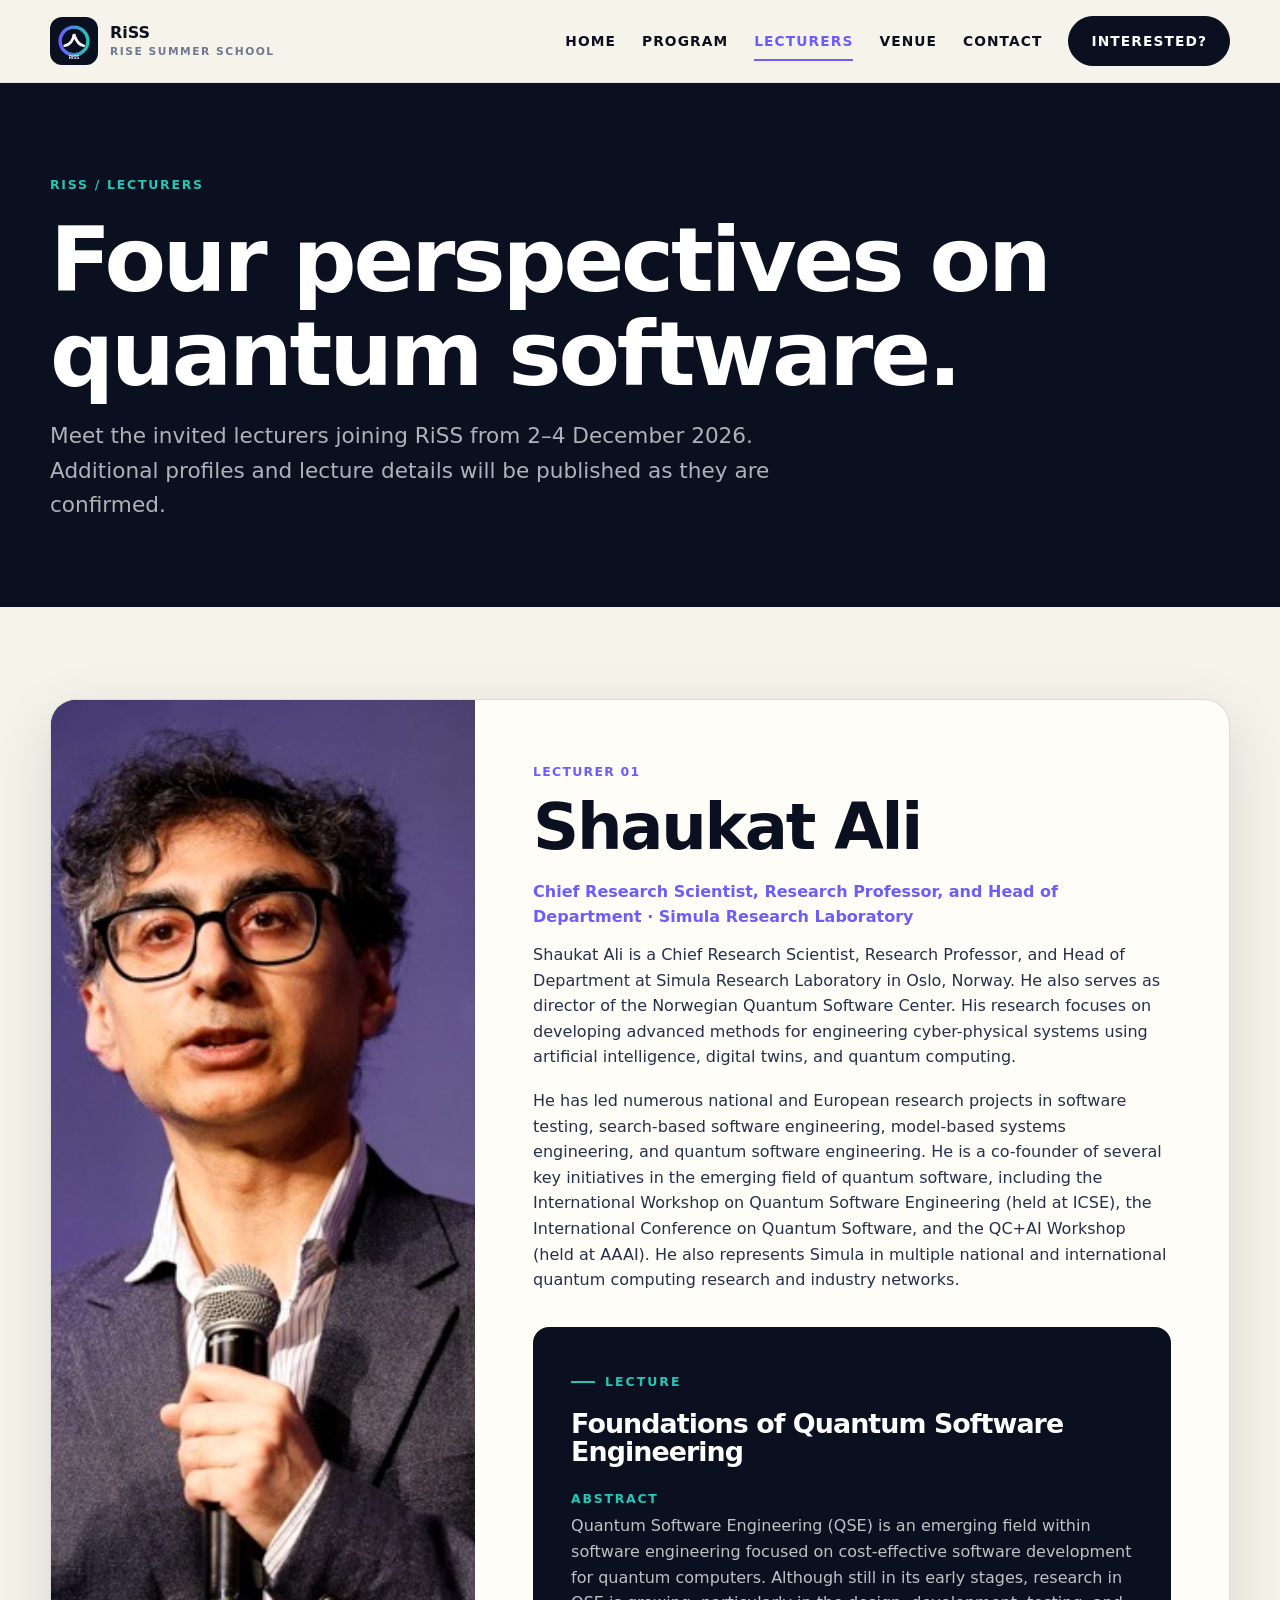
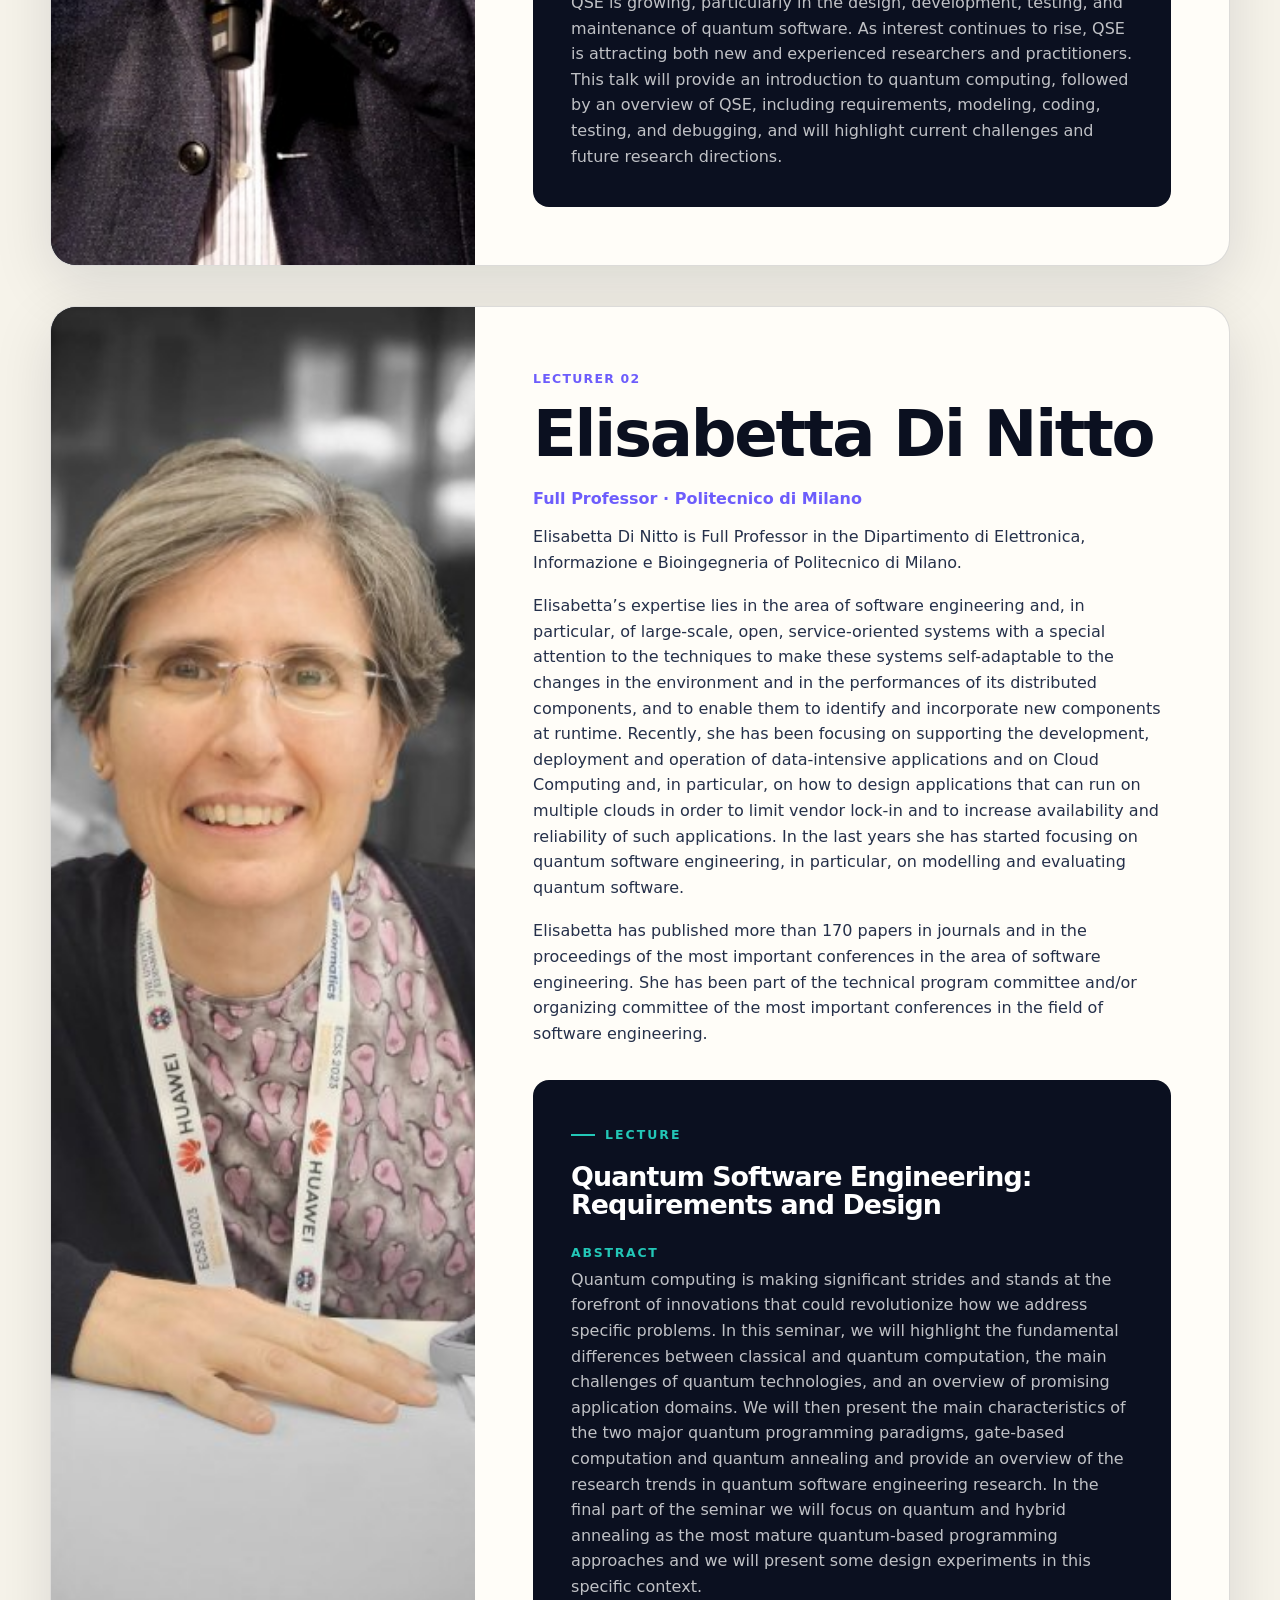
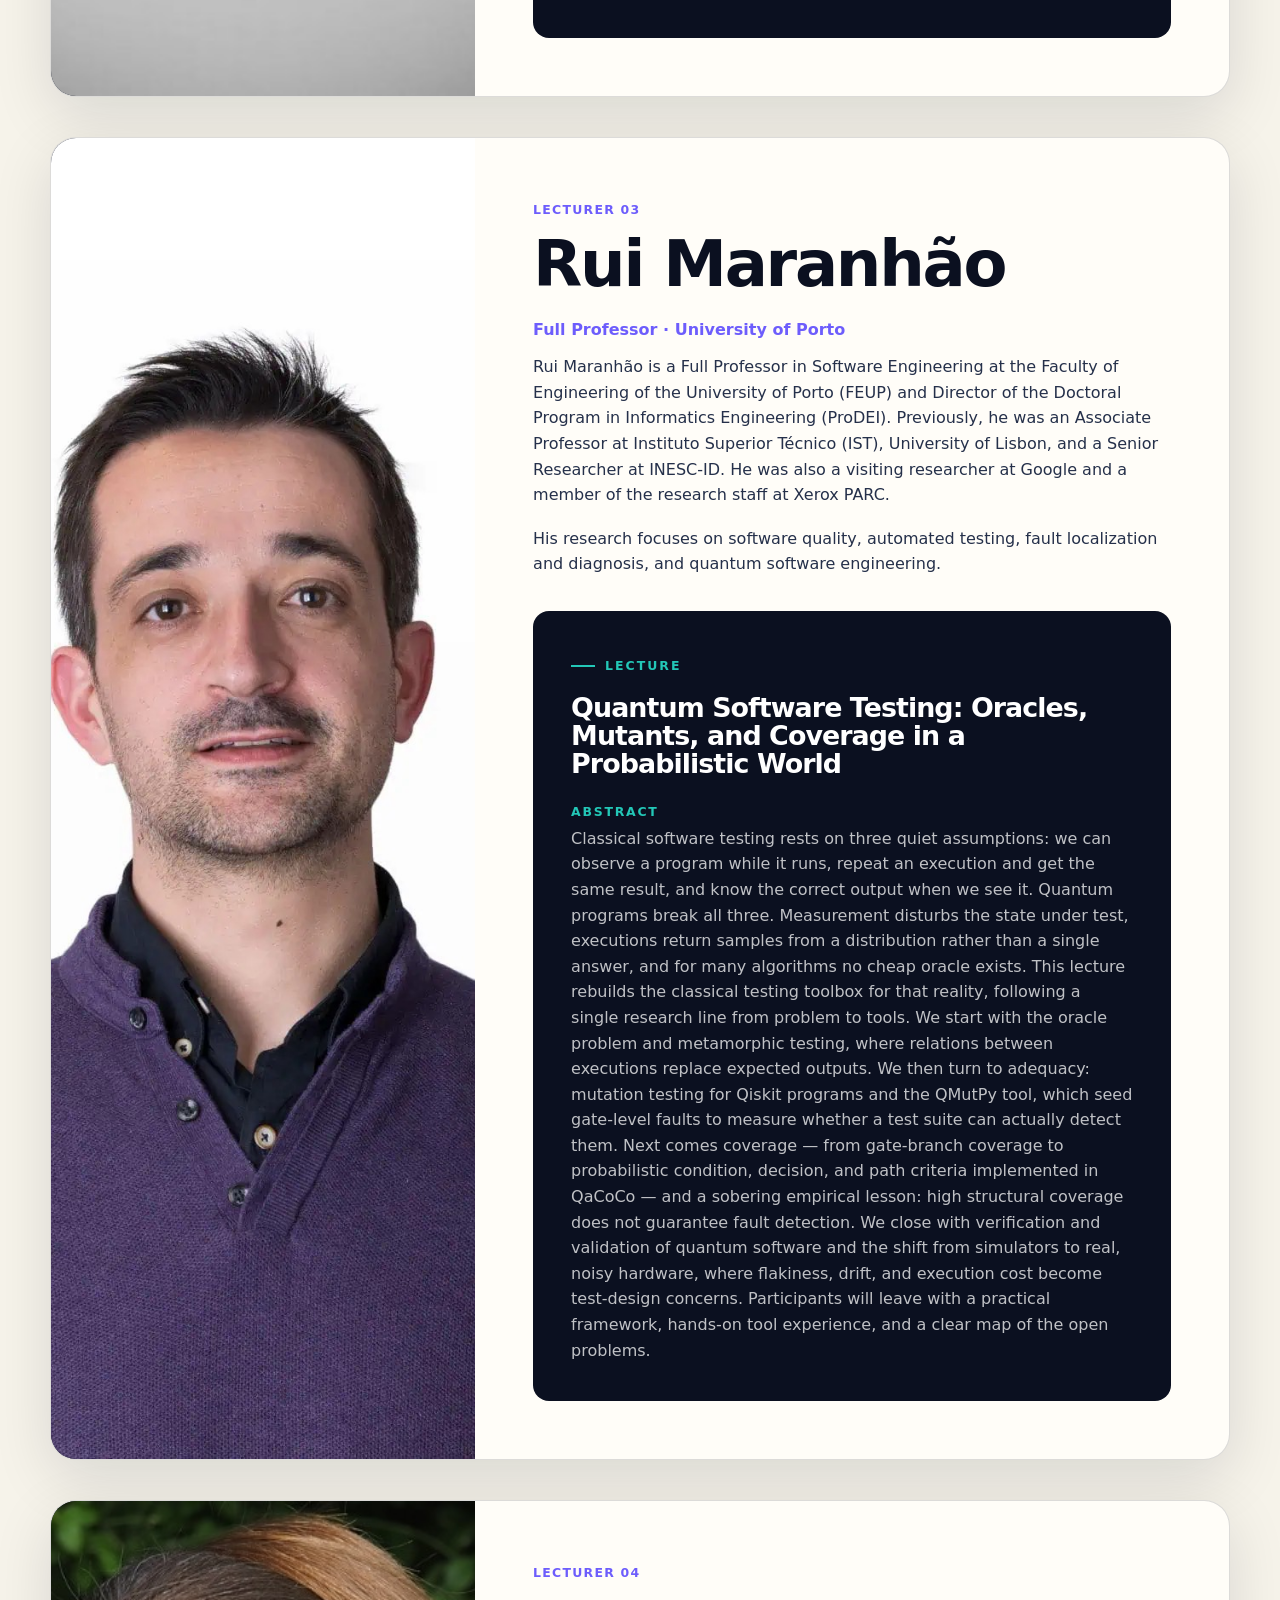
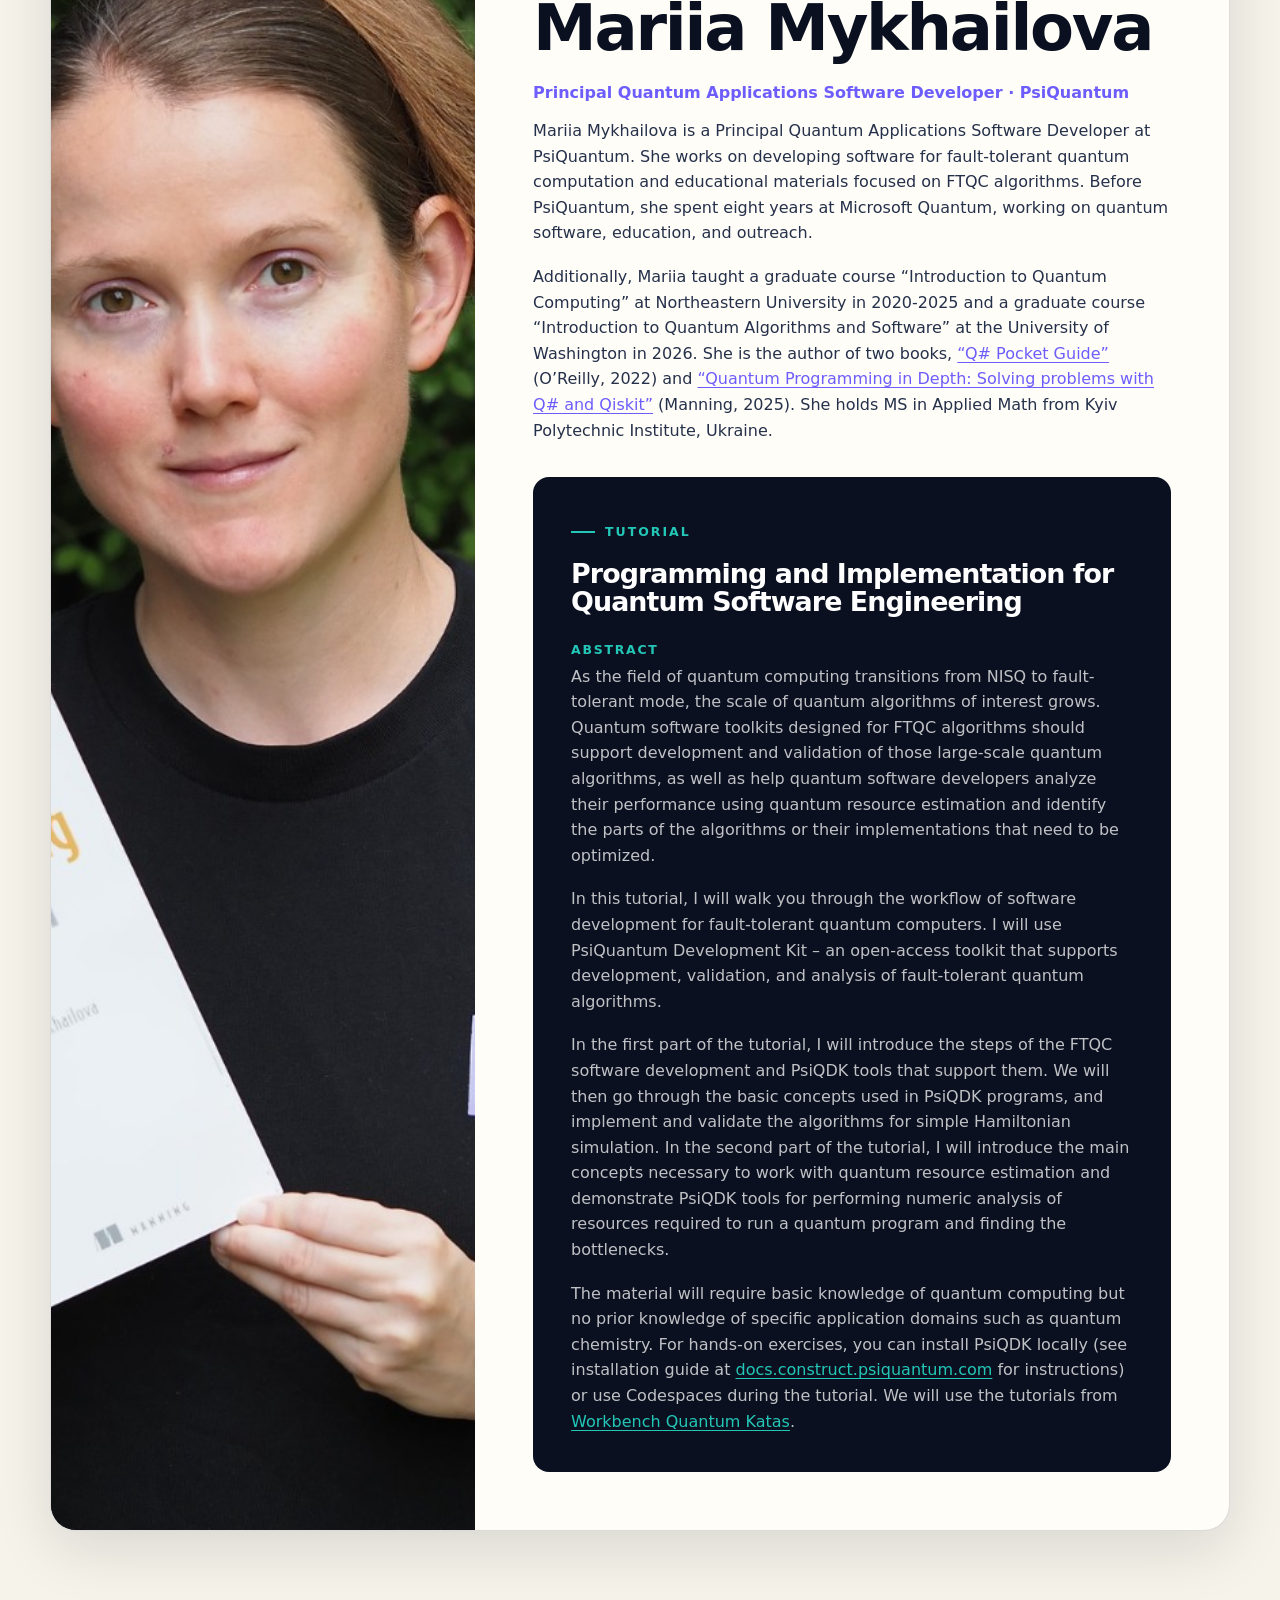
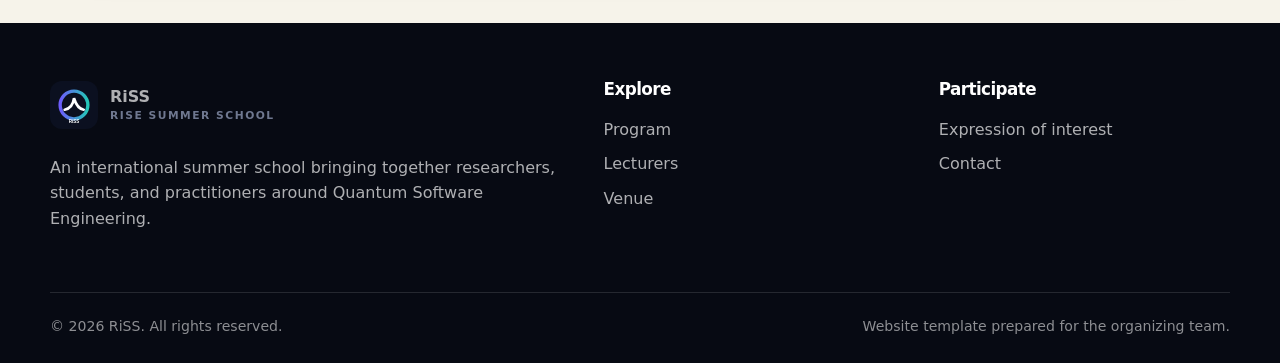
==== commit 1a890e7b: "fix: add lecturer 3 photo" ====
--- a/lecturers.html
+++ b/lecturers.html
@@ -67,7 +67,7 @@
     </article>
 
     <article class="lecturer-feature" id="rui-maranhao">
-      <div class="lecturer-portrait"><img src="templates/people/lecturer-03.svg" alt="Rui Maranhão placeholder portrait"></div>
+      <div class="lecturer-portrait"><img src="templates/people/rui-maranhao.jpeg" alt="Rui Maranhão placeholder portrait"></div>
       <div class="lecturer-content">
         <span class="card-tag">Lecturer 03</span>
         <h2>Rui Maranhão</h2>
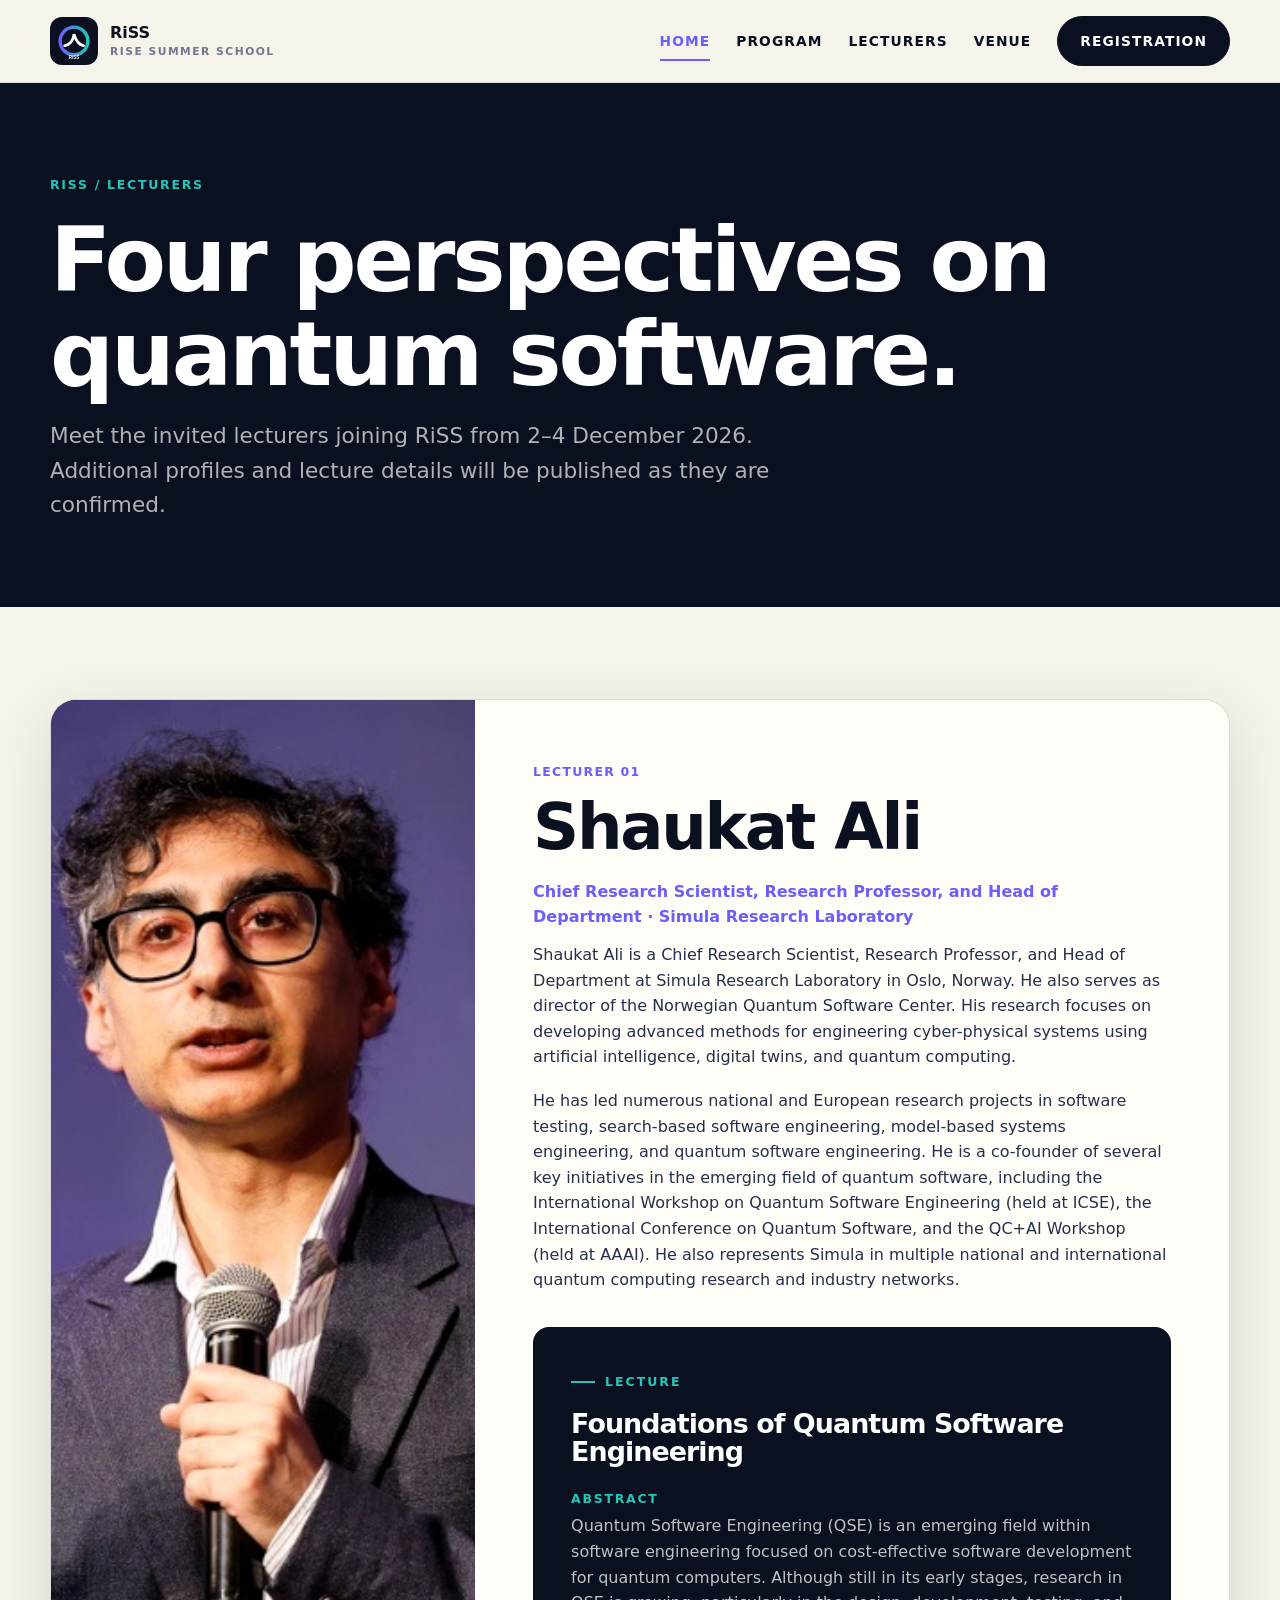
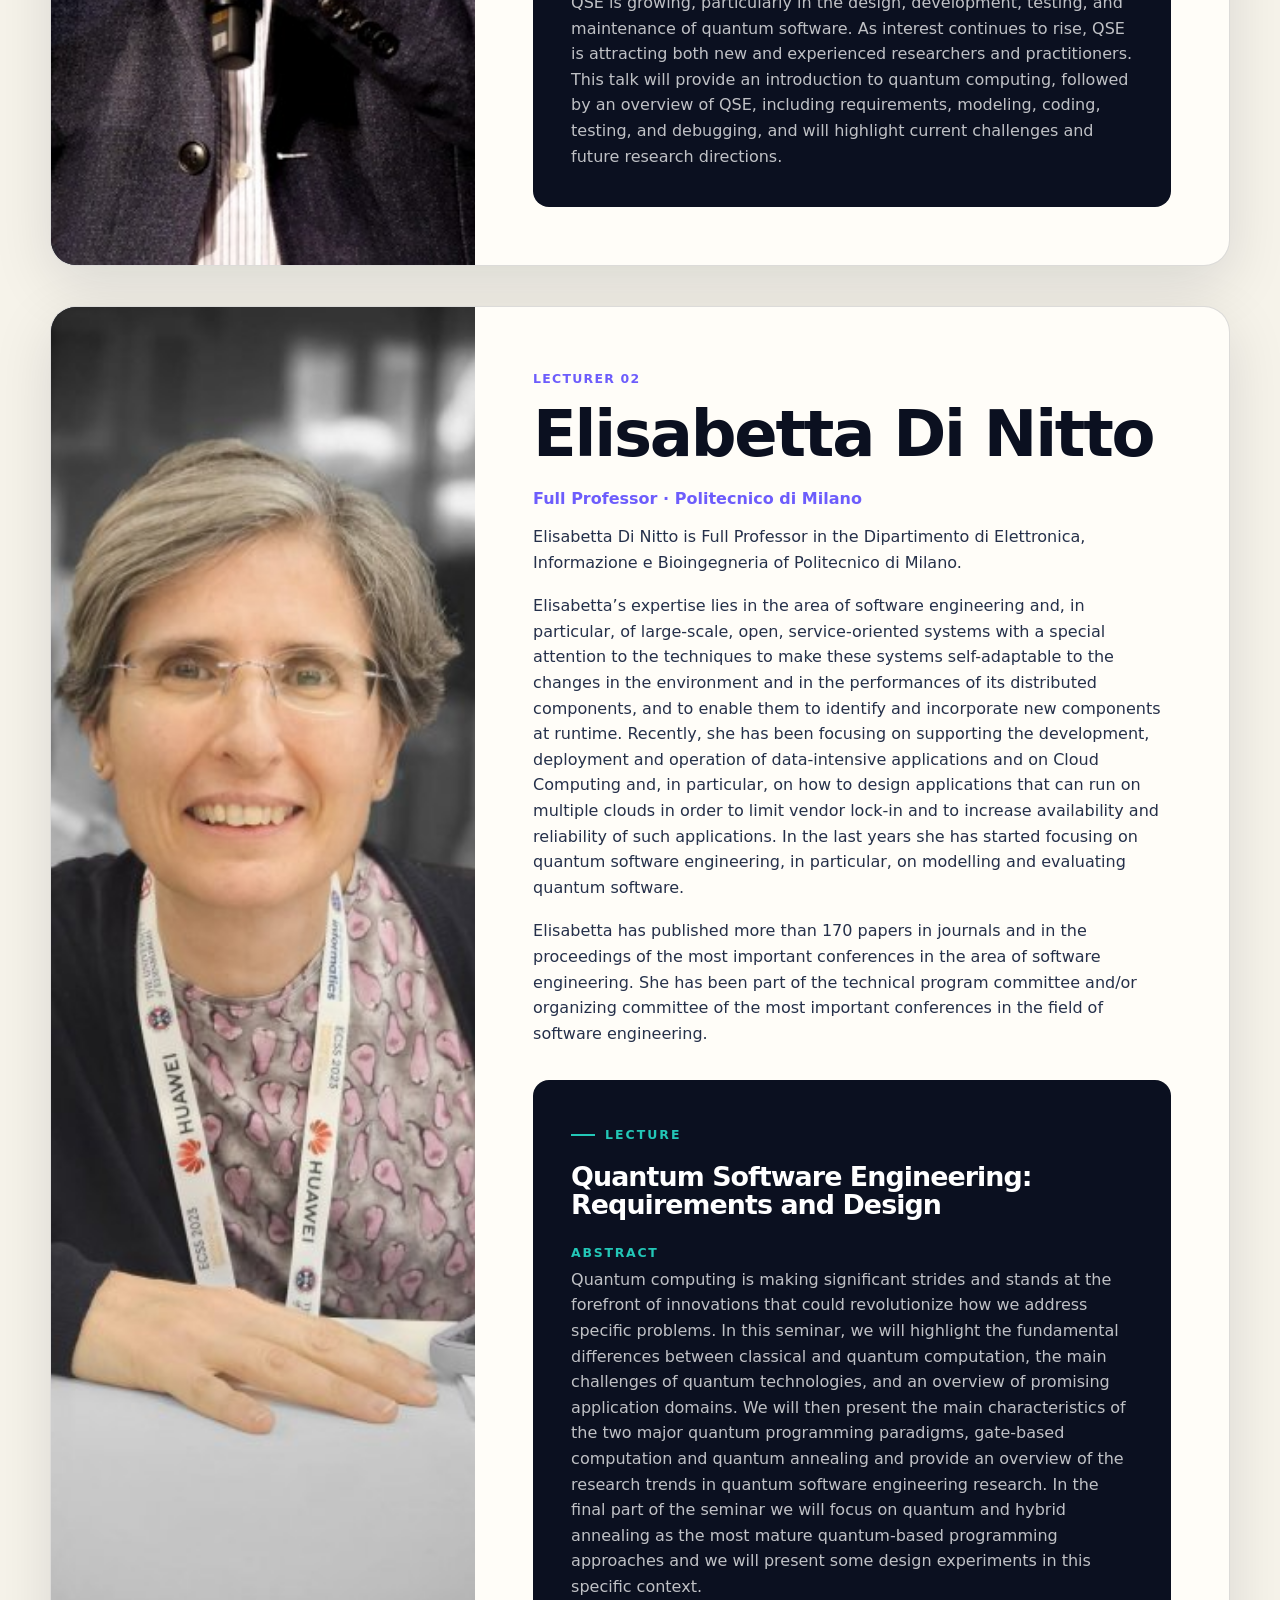
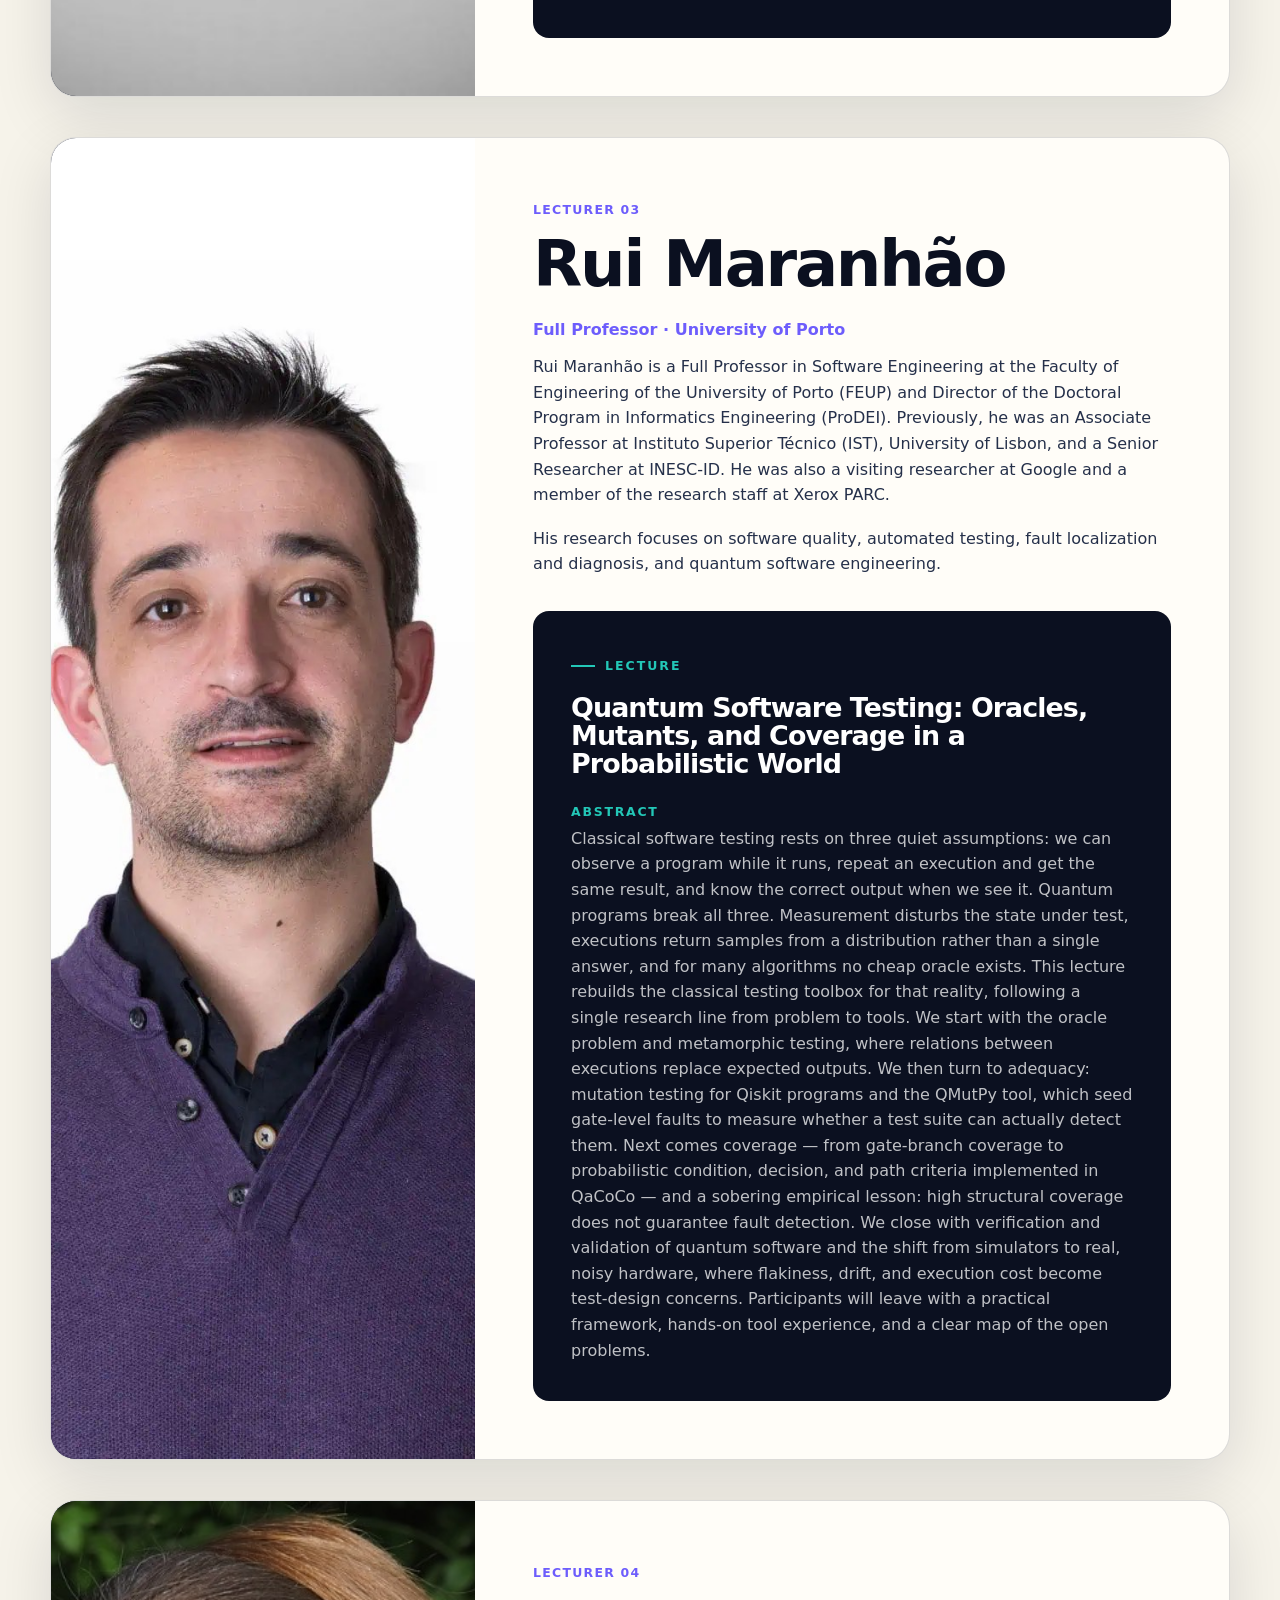
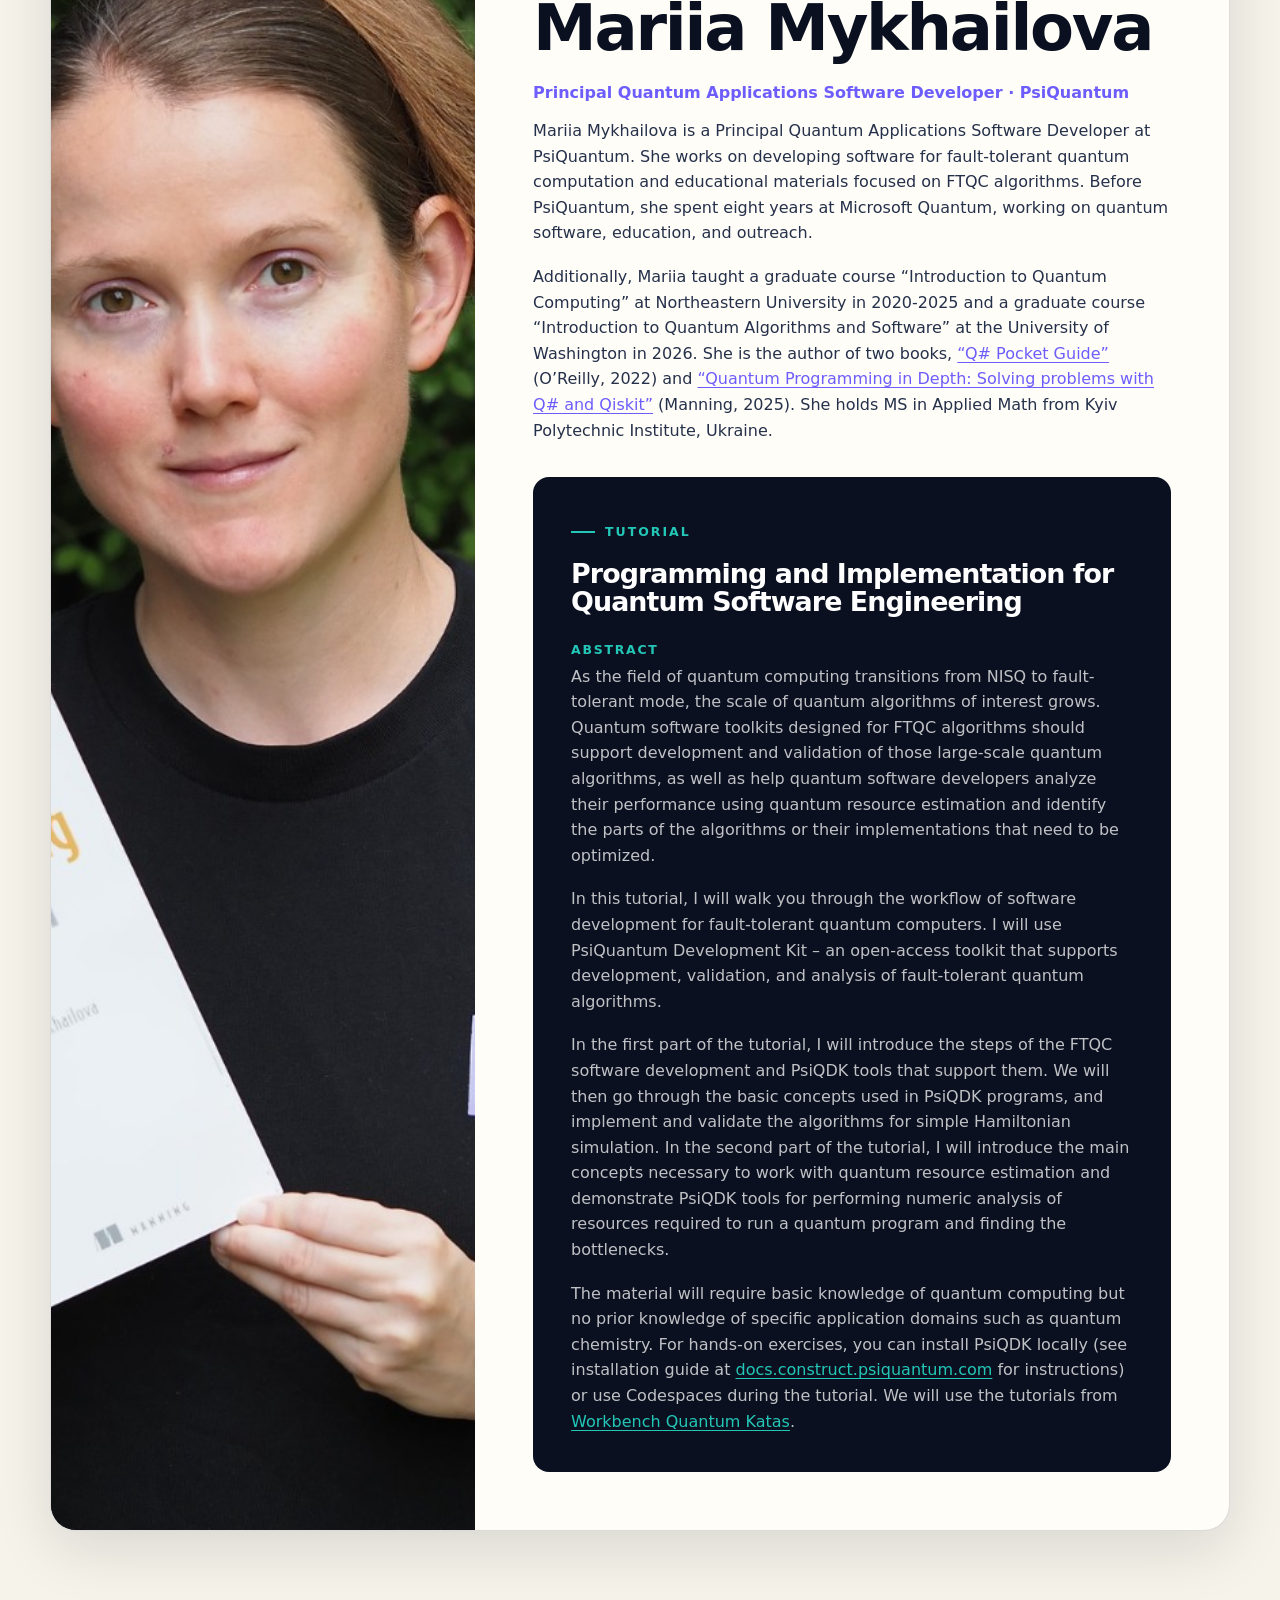
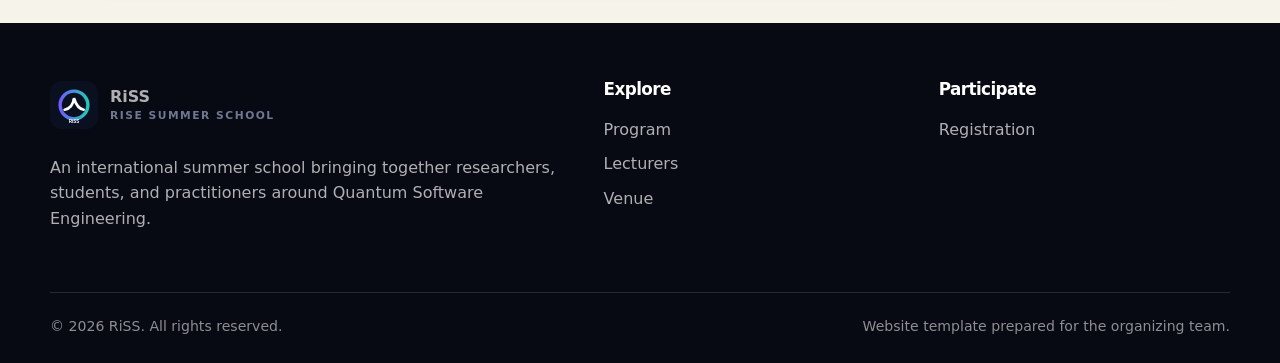
==== commit 8d1372ab: "fix: removed contact menu" ====
--- a/lecturers.html
+++ b/lecturers.html
@@ -19,12 +19,11 @@
     </a>
     <button class="menu-button" type="button" data-menu-button aria-expanded="false" aria-controls="main-navigation">Menu</button>
     <nav class="nav-links" id="main-navigation" data-nav aria-label="Primary navigation">
-      <a href="index.html" >Home</a>
+      <a href="index.html" aria-current="page">Home</a>
       <a href="program.html" >Program</a>
-      <a href="lecturers.html" aria-current="page">Lecturers</a>
+      <a href="lecturers.html" >Lecturers</a>
       <a href="venue.html" >Venue</a>
-      <a href="contact.html" >Contact</a>
-      <a class="button button-primary" href="register.html" >Interested?</a>
+      <a class="button button-primary" href="register.html" >Registration</a>
     </nav>
   </div>
 </header>
@@ -123,7 +122,7 @@
       <div>
         <h3 style="font-size:1.05rem">Participate</h3>
         <div class="footer-links">
-          <a href="register.html">Expression of interest</a><a href="contact.html">Contact</a>
+          <a href="register.html">Registration</a>
         </div>
       </div>
     </div>
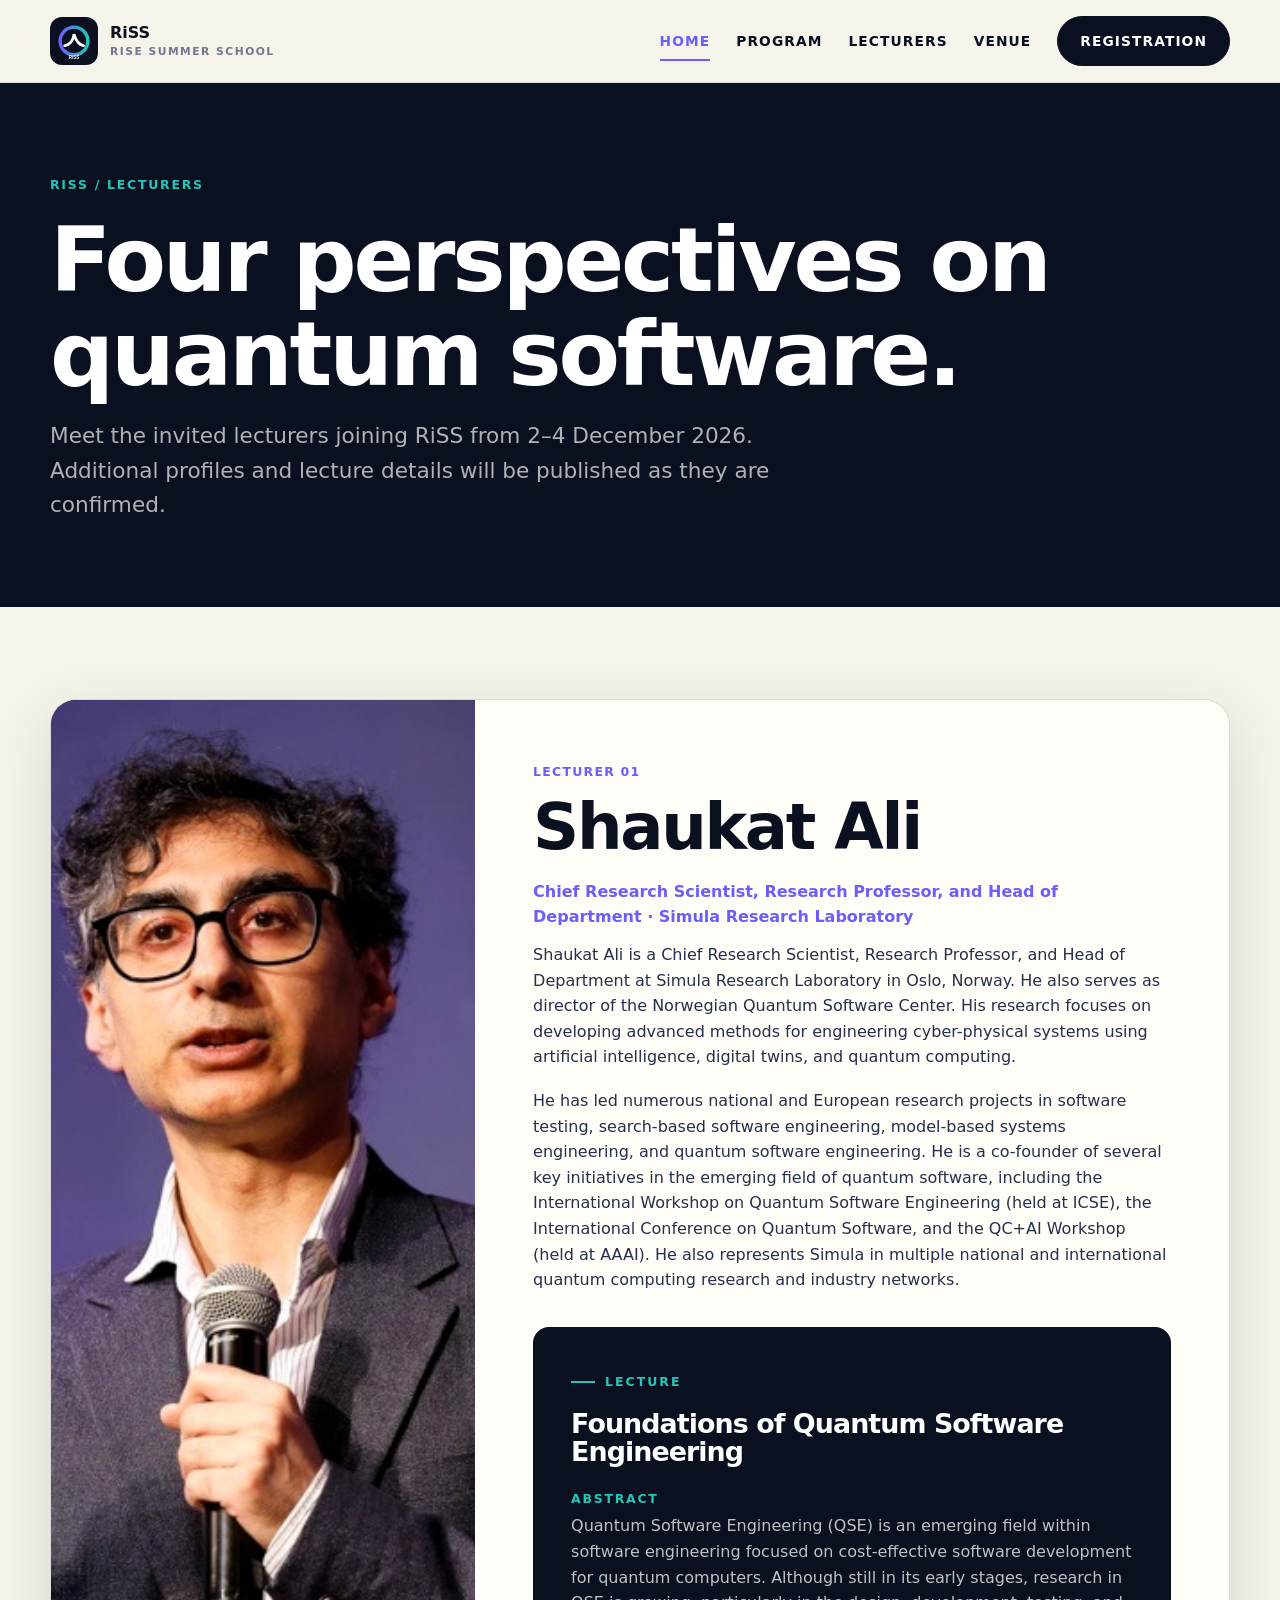
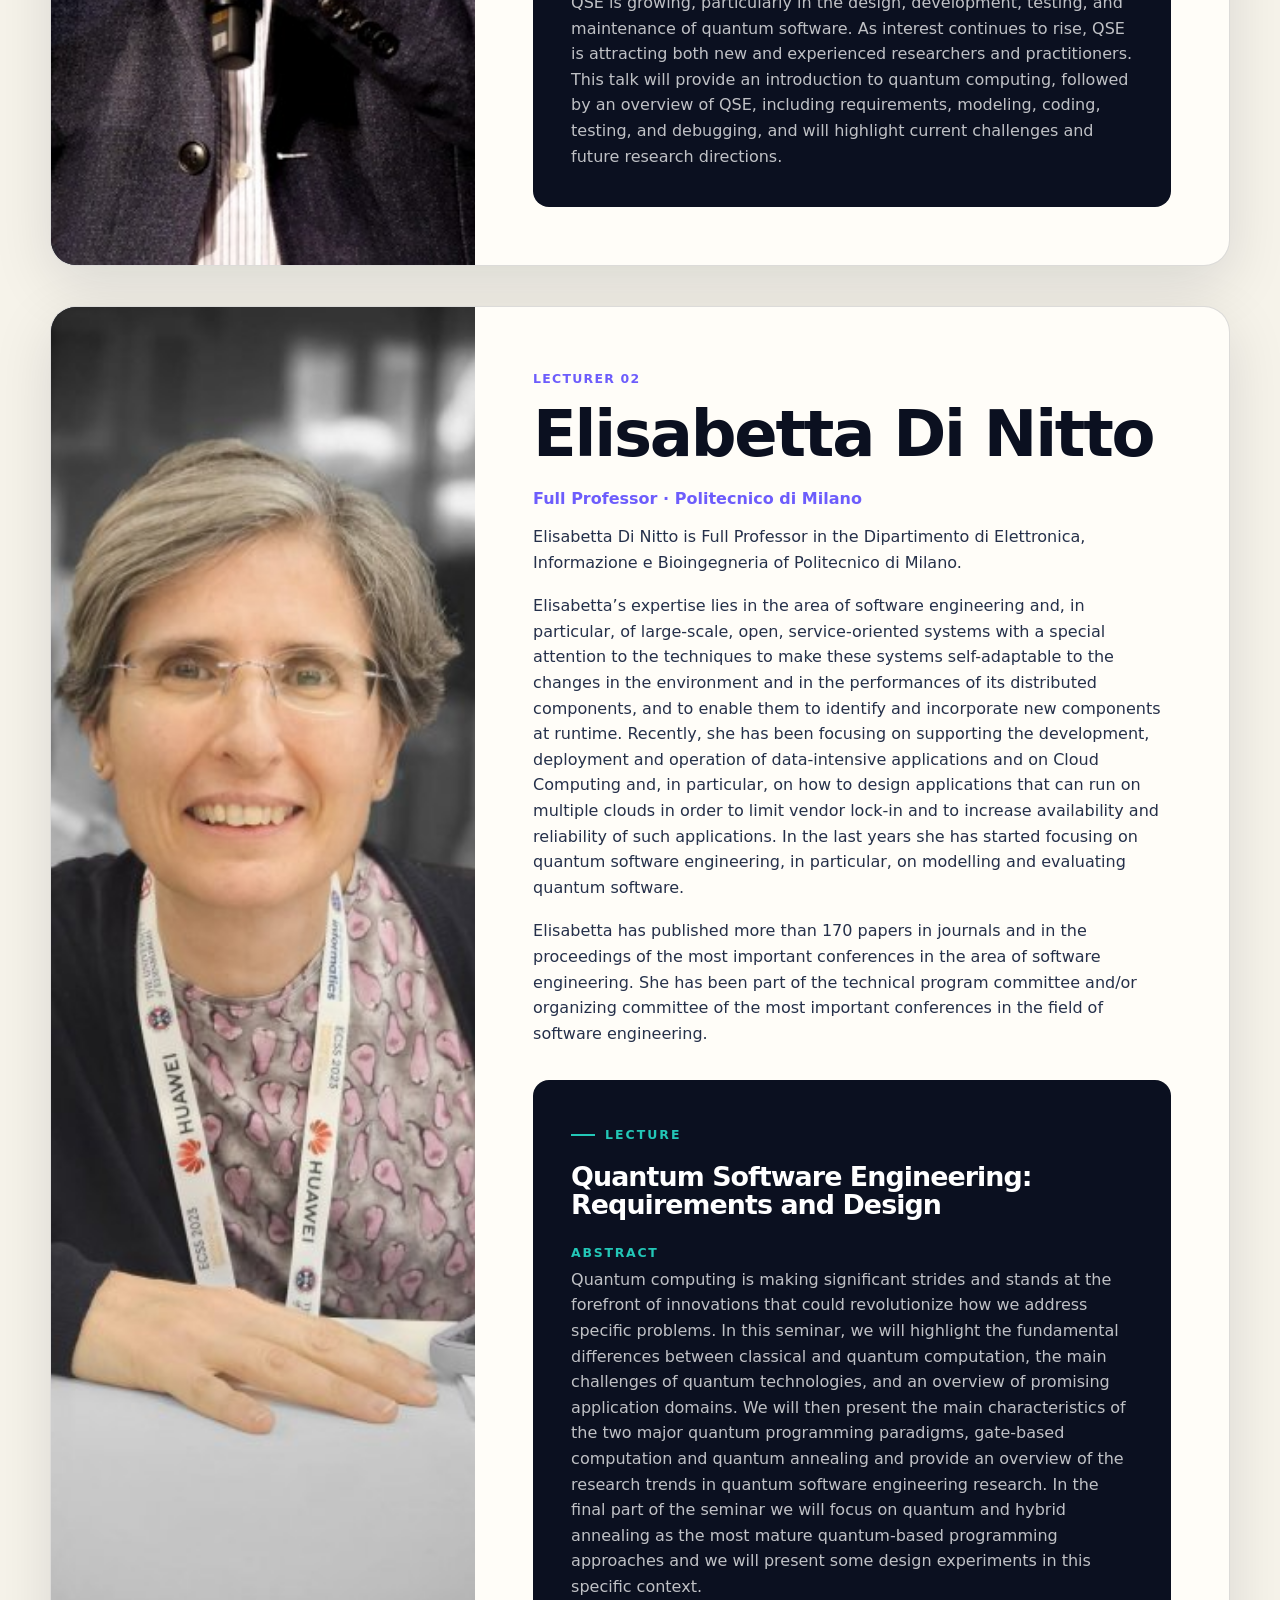
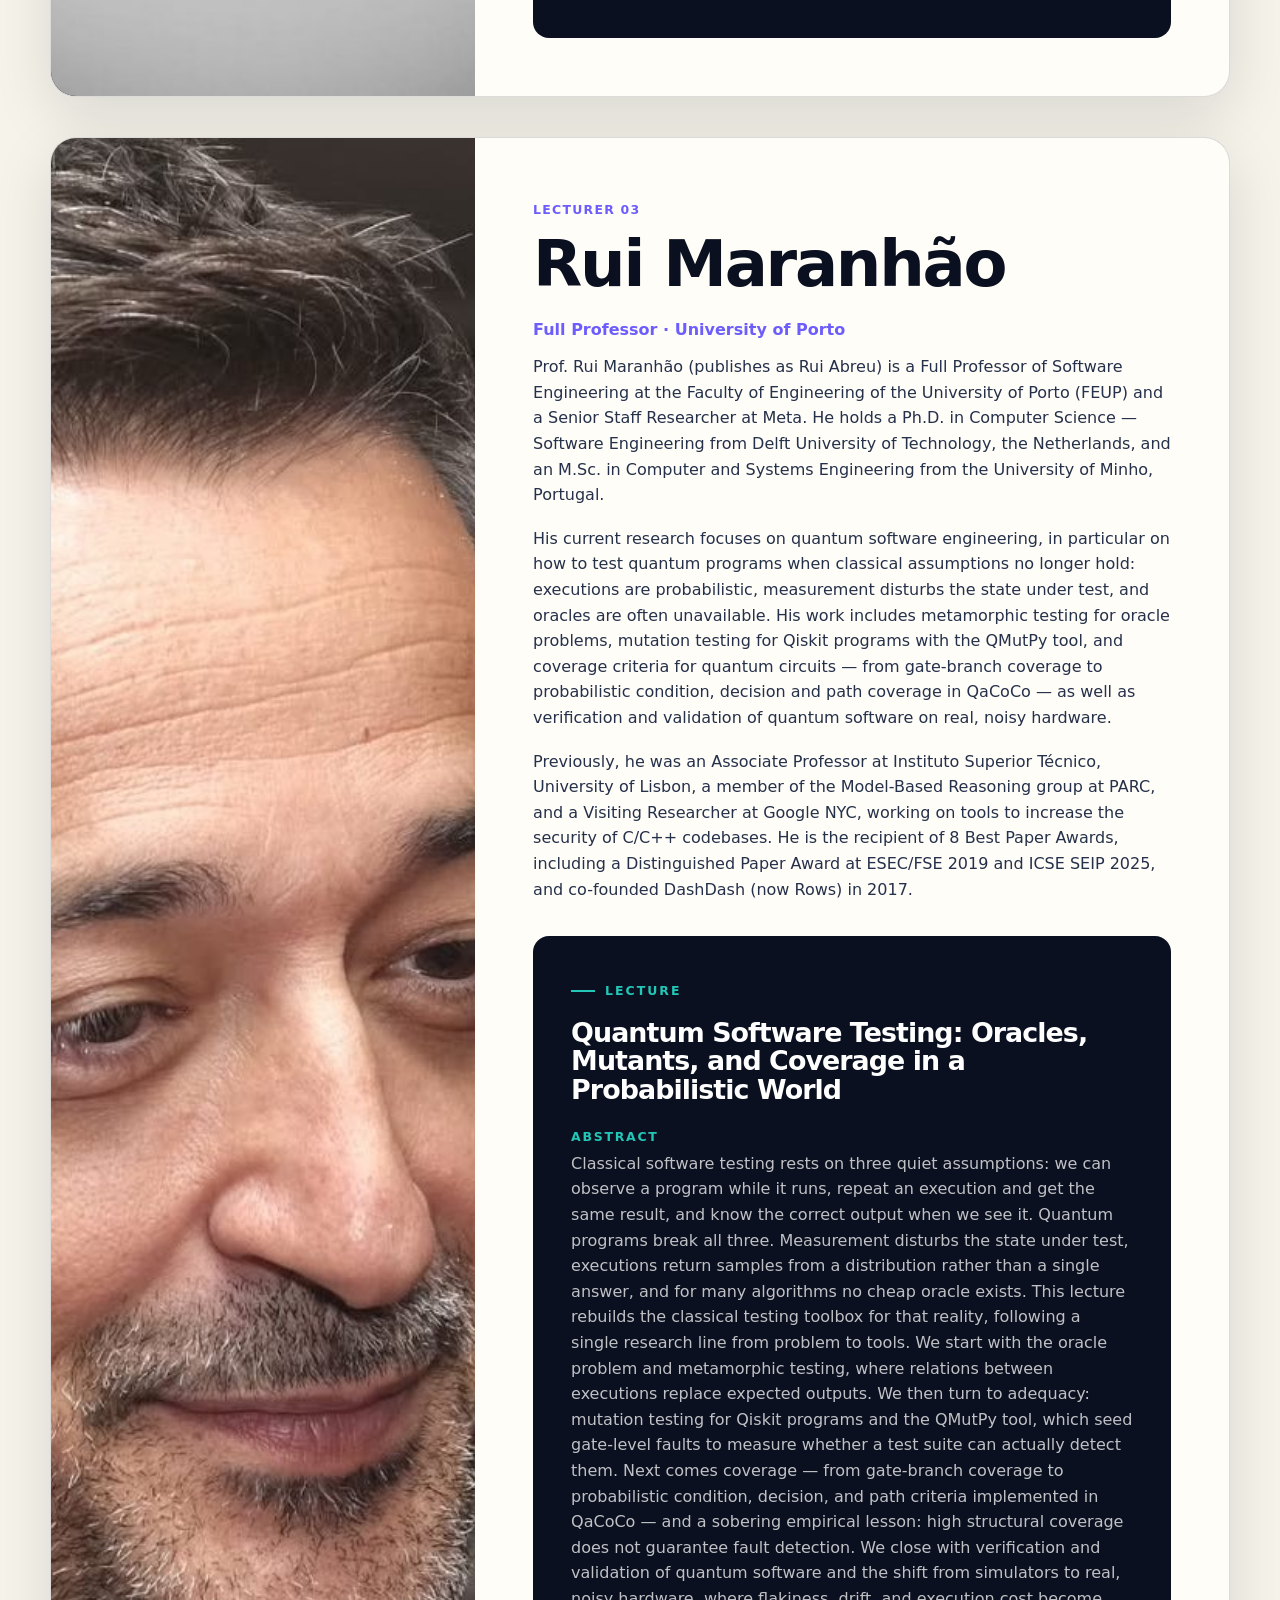
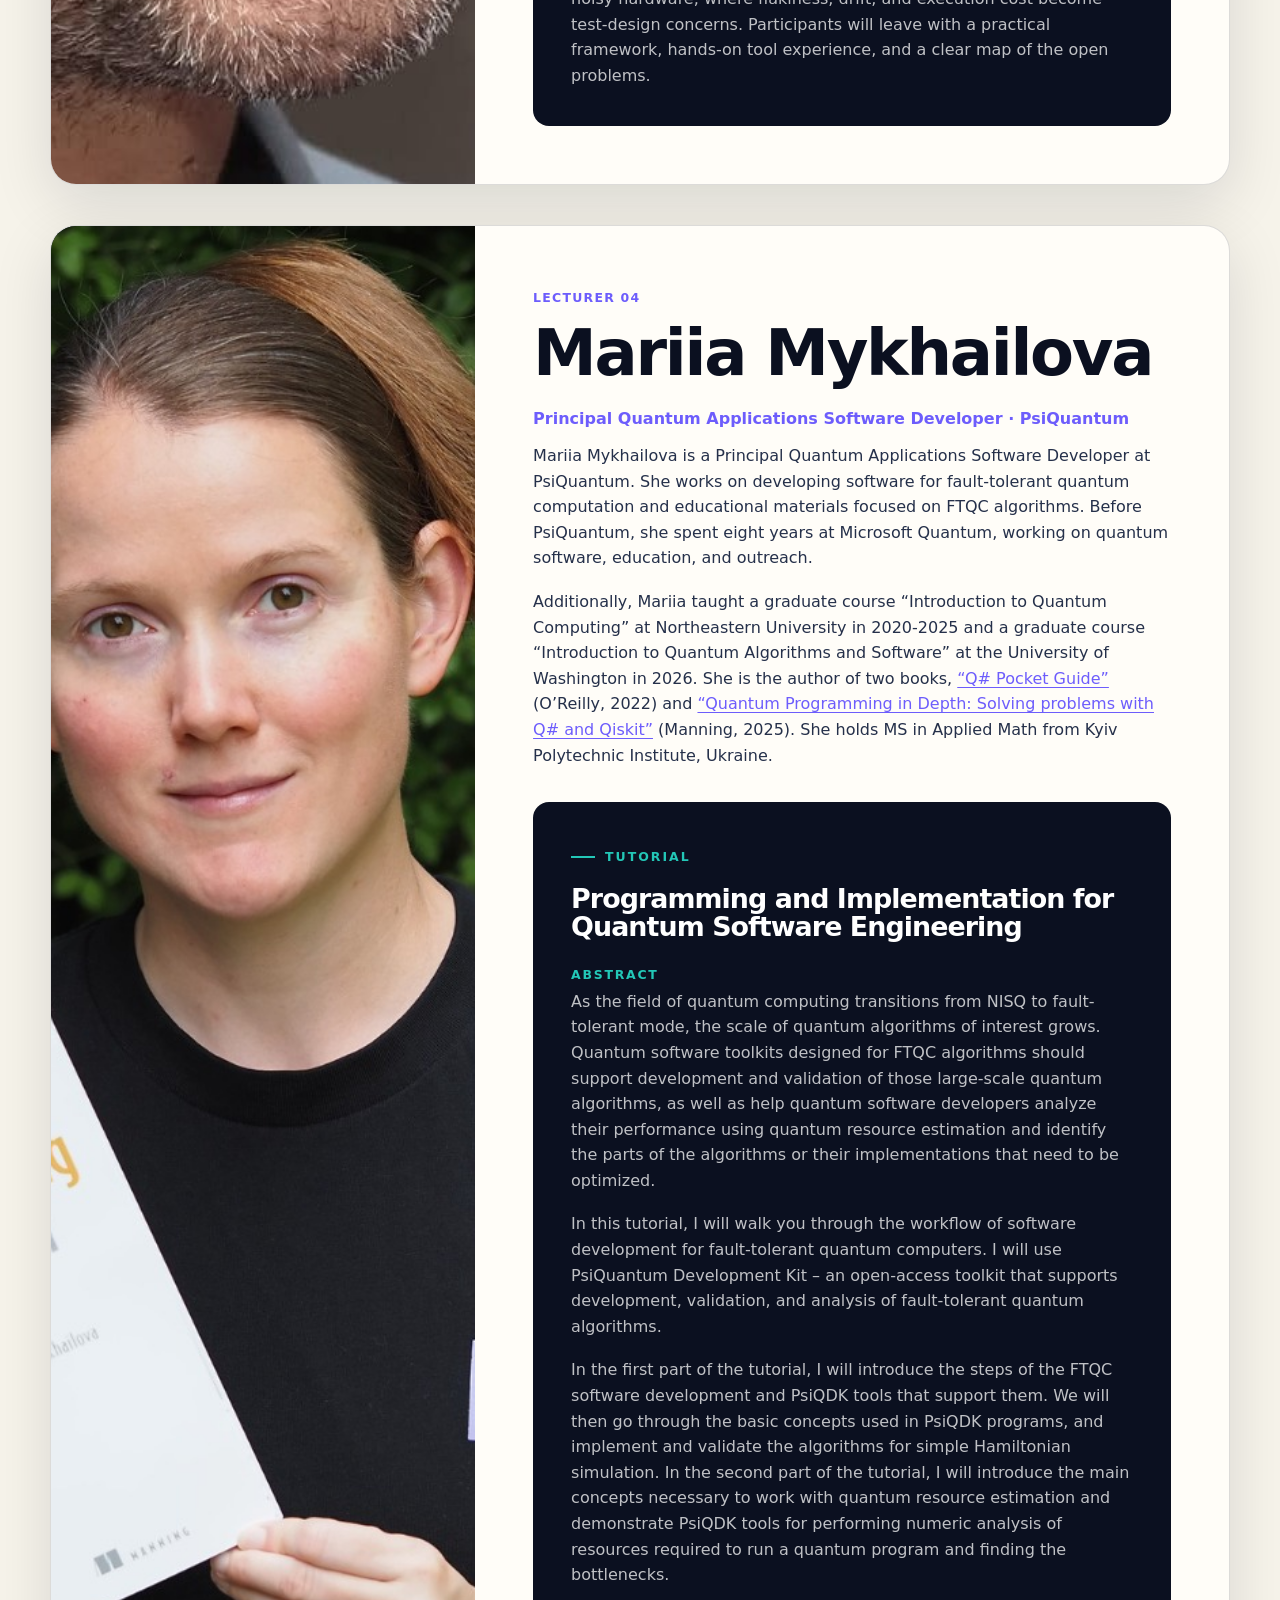
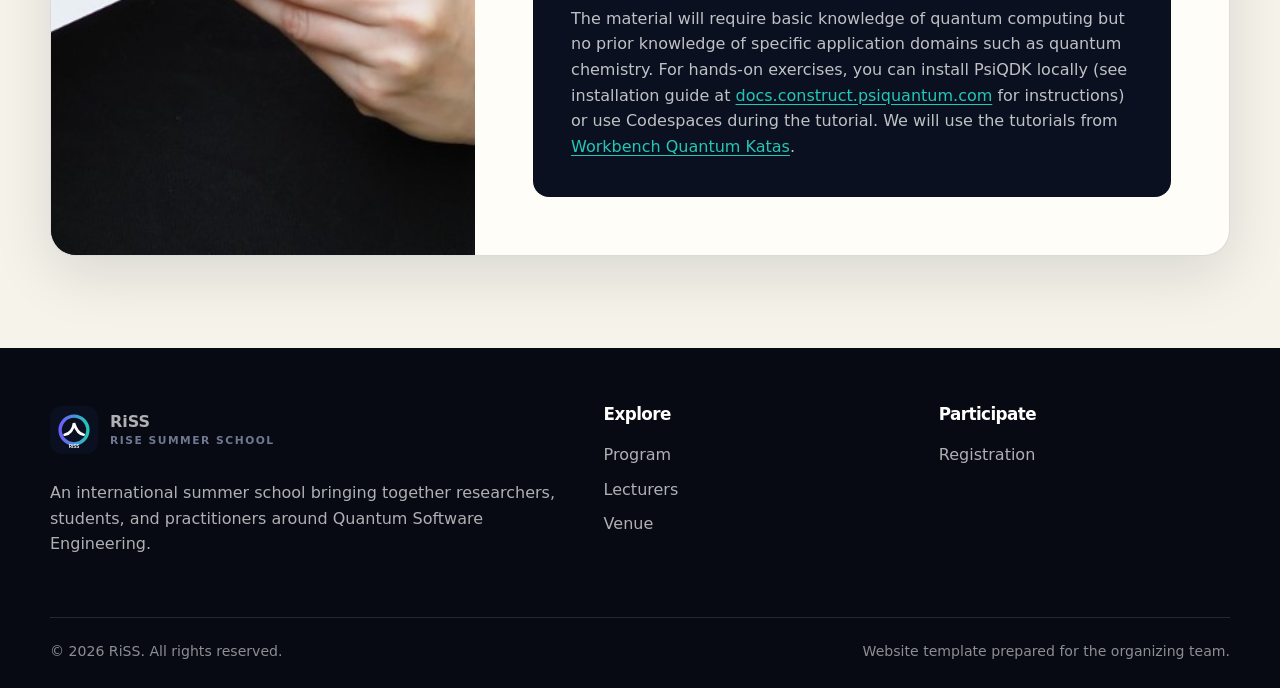
==== commit c610d013: "fix: update lecturer 3 photo" ====
--- a/lecturers.html
+++ b/lecturers.html
@@ -66,13 +66,16 @@
     </article>
 
     <article class="lecturer-feature" id="rui-maranhao">
-      <div class="lecturer-portrait"><img src="templates/people/rui-maranhao.jpeg" alt="Rui Maranhão placeholder portrait"></div>
+      <div class="lecturer-portrait">
+        <img src="templates/people/rui-maranhao.jpeg" alt="Rui Maranhão" style="object-fit: cover; object-position: center;">
+      </div>
       <div class="lecturer-content">
         <span class="card-tag">Lecturer 03</span>
         <h2>Rui Maranhão</h2>
         <p class="person-meta">Full Professor · University of Porto</p>
-        <p>Rui Maranhão is a Full Professor in Software Engineering at the Faculty of Engineering of the University of Porto (FEUP) and Director of the Doctoral Program in Informatics Engineering (ProDEI). Previously, he was an Associate Professor at Instituto Superior T&eacute;cnico (IST), University of Lisbon, and a Senior Researcher at INESC-ID. He was also a visiting researcher at Google and a member of the research staff at Xerox PARC.</p>
-        <p>His research focuses on software quality, automated testing, fault localization and diagnosis, and quantum software engineering.</p>
+        <p>Prof. Rui Maranhão (publishes as Rui Abreu) is a Full Professor of Software Engineering at the Faculty of Engineering of the University of Porto (FEUP) and a Senior Staff Researcher at Meta. He holds a Ph.D. in Computer Science — Software Engineering from Delft University of Technology, the Netherlands, and an M.Sc. in Computer and Systems Engineering from the University of Minho, Portugal.</p>
+        <p>His current research focuses on quantum software engineering, in particular on how to test quantum programs when classical assumptions no longer hold: executions are probabilistic, measurement disturbs the state under test, and oracles are often unavailable. His work includes metamorphic testing for oracle problems, mutation testing for Qiskit programs with the QMutPy tool, and coverage criteria for quantum circuits — from gate-branch coverage to probabilistic condition, decision and path coverage in QaCoCo — as well as verification and validation of quantum software on real, noisy hardware. </p>
+        <p>Previously, he was an Associate Professor at Instituto Superior Técnico, University of Lisbon, a member of the Model-Based Reasoning group at PARC, and a Visiting Researcher at Google NYC, working on tools to increase the security of C/C++ codebases. He is the recipient of 8 Best Paper Awards, including a Distinguished Paper Award at ESEC/FSE 2019 and ICSE SEIP 2025, and co-founded DashDash (now Rows) in 2017.</p>
         <div class="talk-card">
           <p class="eyebrow">Lecture</p>
           <h3>Quantum Software Testing: Oracles, Mutants, and Coverage in a Probabilistic World</h3>
